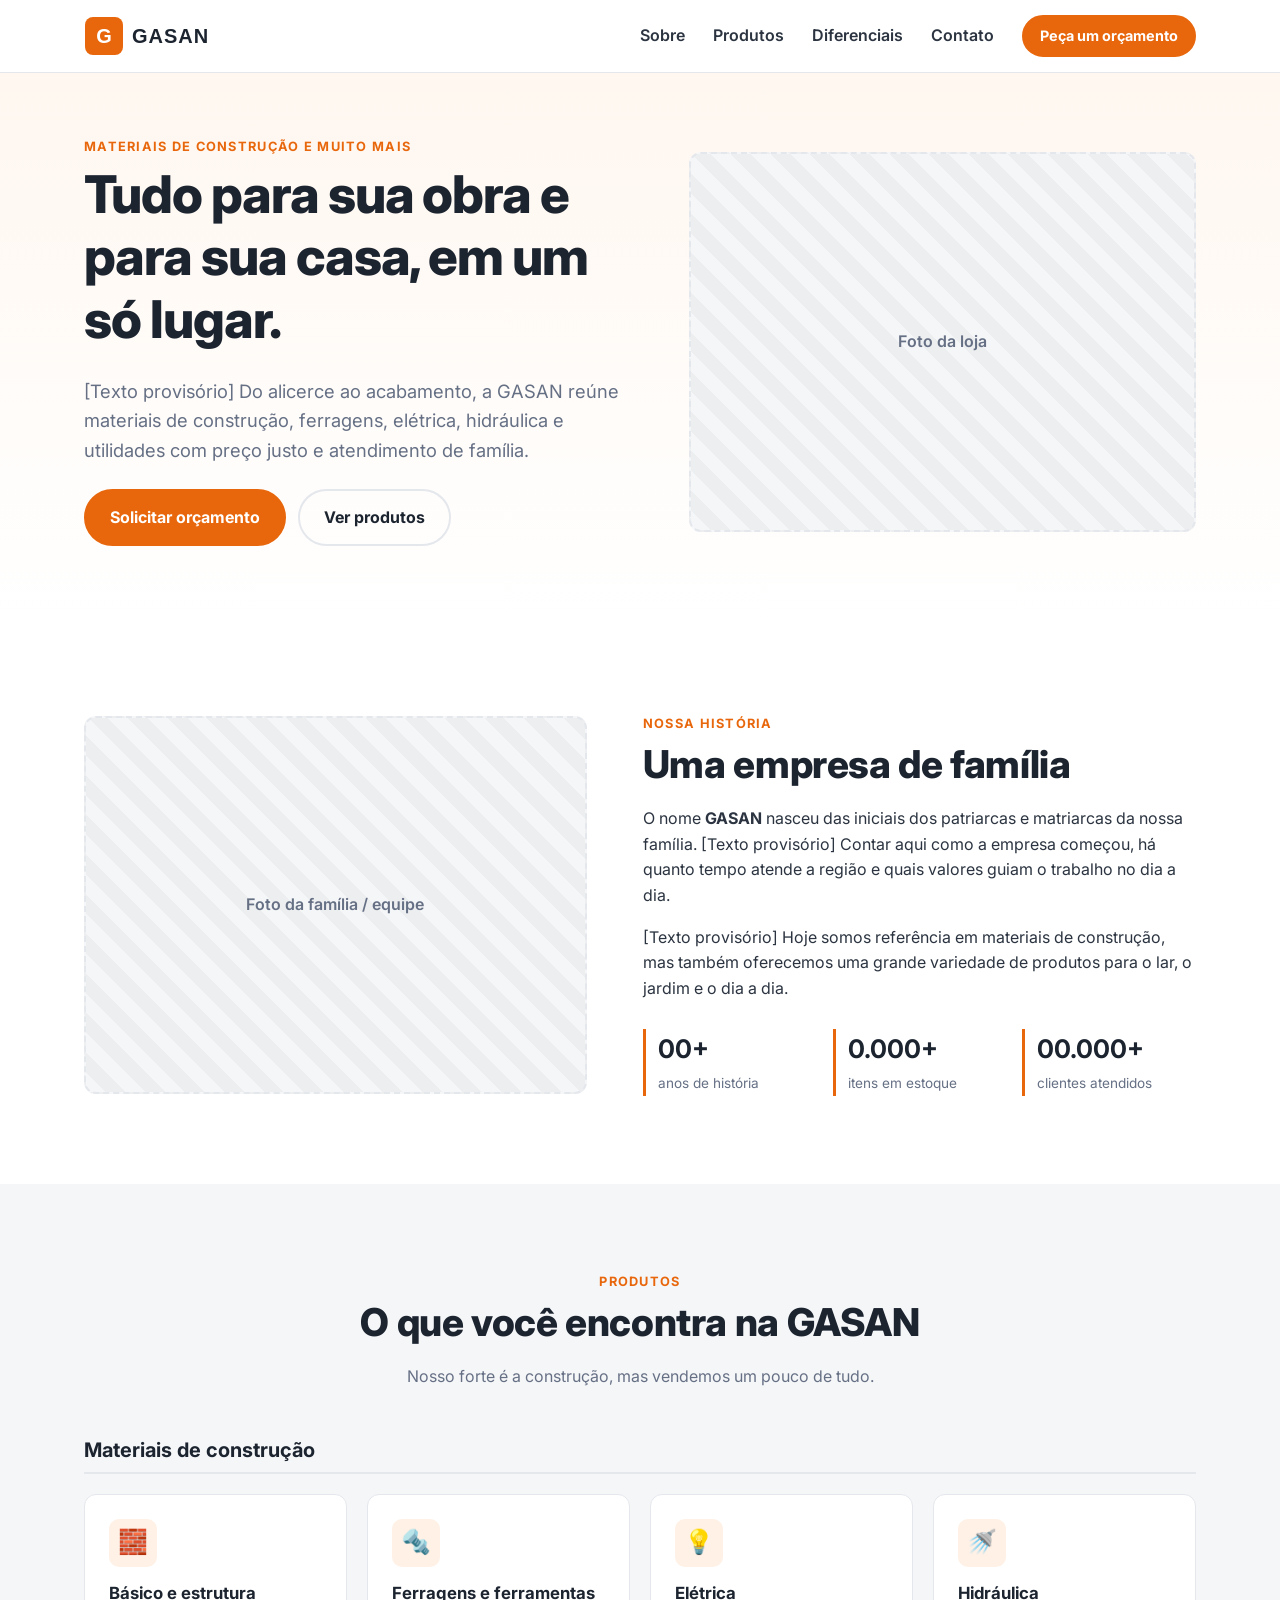
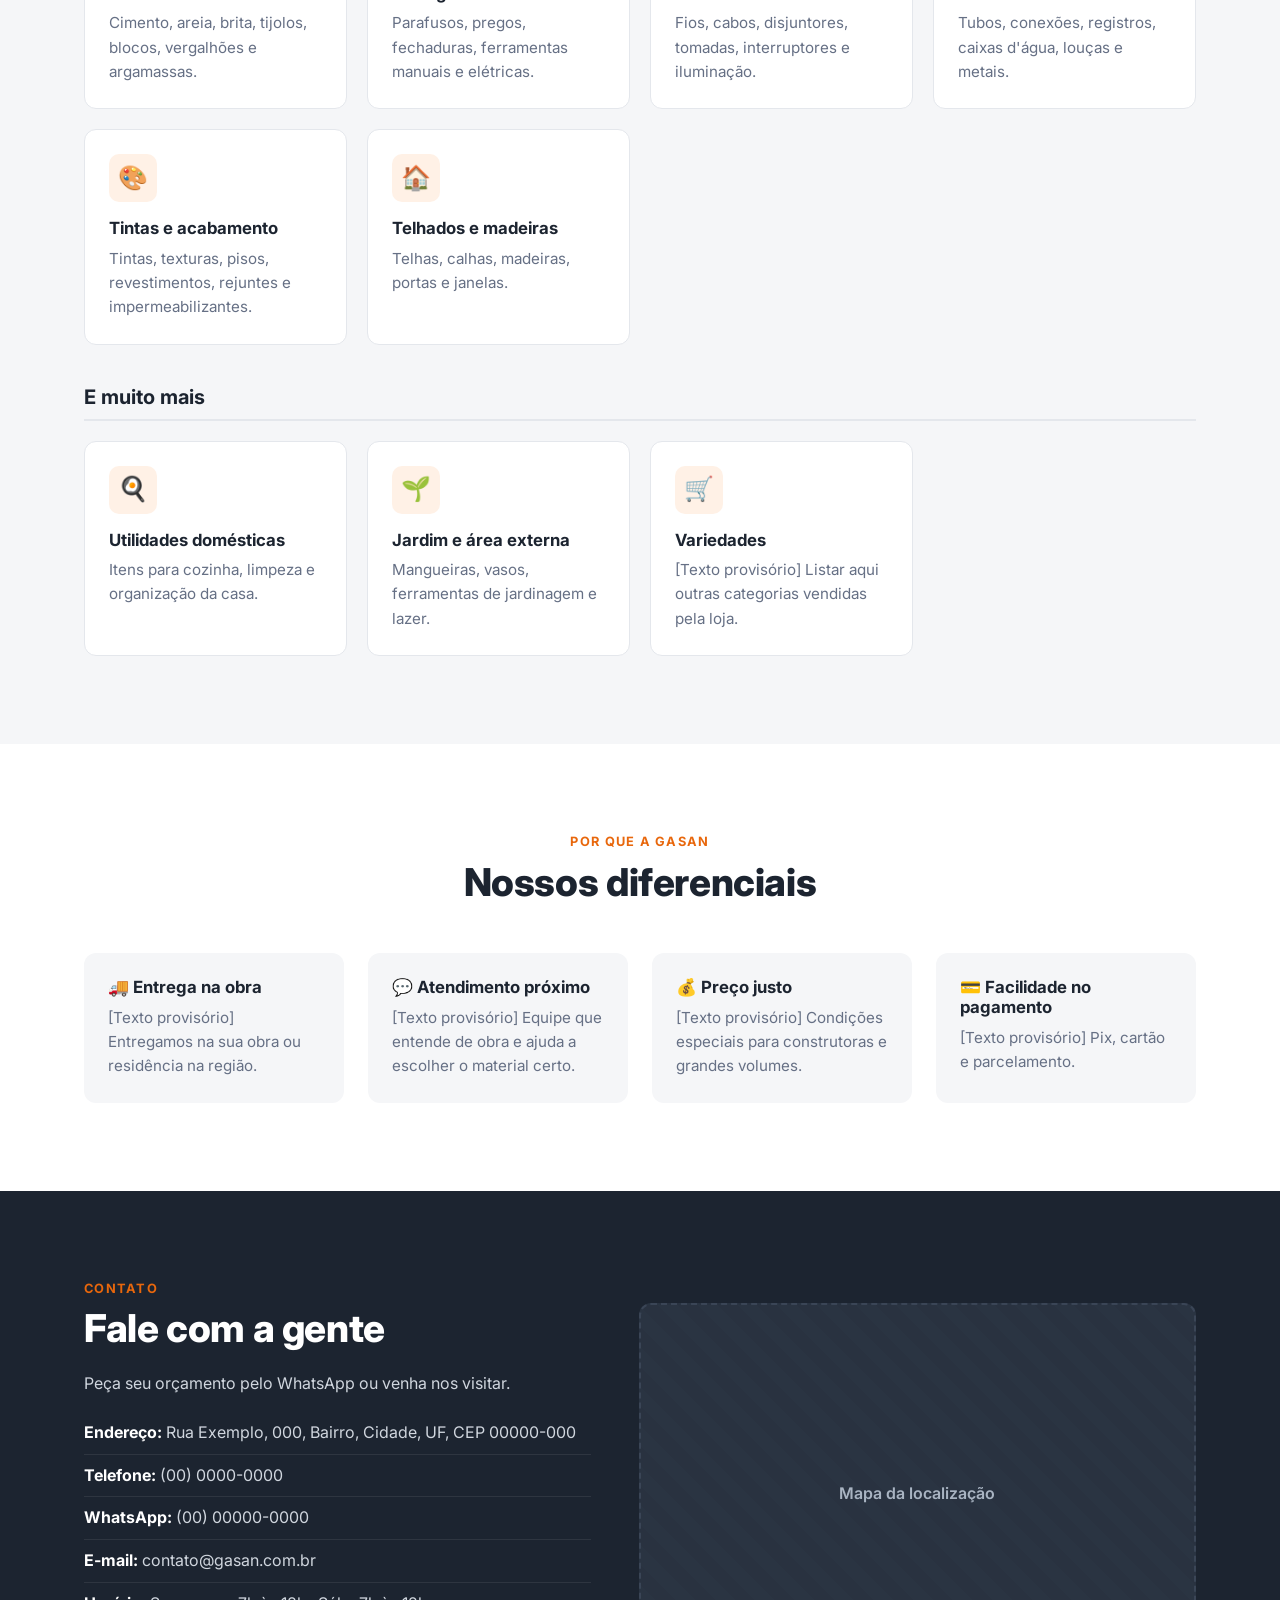
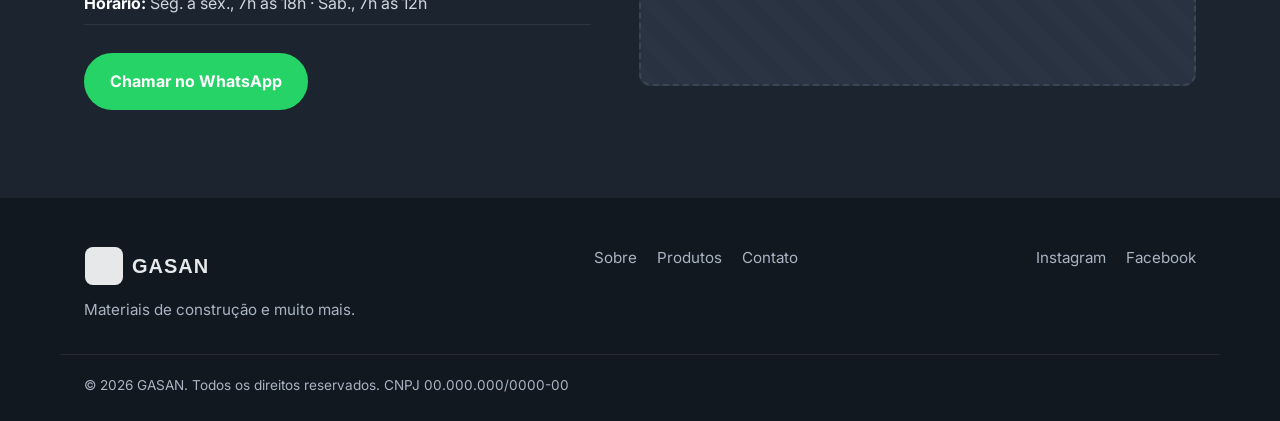
==== index.html @ f766d339 "Estrutura inicial da landing page GASAN Página única responsiva com topo, sobre, produtos, diferenci" ====
<!doctype html>
<html lang="pt-BR">
<head>
  <meta charset="utf-8">
  <meta name="viewport" content="width=device-width, initial-scale=1">
  <title>GASAN | Materiais de Construção e Muito Mais</title>
  <meta name="description" content="GASAN: revenda de materiais de construção, ferragens, elétrica, hidráulica e utilidades em geral. Tudo para sua obra e para sua casa em um só lugar.">
  <link rel="preconnect" href="https://fonts.googleapis.com">
  <link rel="preconnect" href="https://fonts.gstatic.com" crossorigin>
  <link href="https://fonts.googleapis.com/css2?family=Inter:wght@400;500;600;700;800&display=swap" rel="stylesheet">
  <link rel="stylesheet" href="css/styles.css">
</head>
<body>

  <!-- ===== Cabeçalho / Navegação ===== -->
  <header class="header" id="topo">
    <div class="container header__inner">
      <a href="#topo" class="logo" aria-label="GASAN, página inicial">
        <!-- TODO: substituir pelo logo oficial gerado (assets/logo.svg ou .png) -->
        <img src="assets/logo-placeholder.svg" alt="GASAN" class="logo__img" width="140" height="40">
      </a>

      <button class="nav-toggle" aria-label="Abrir menu" aria-expanded="false" aria-controls="menu">
        <span></span><span></span><span></span>
      </button>

      <nav class="nav" id="menu">
        <a href="#sobre">Sobre</a>
        <a href="#produtos">Produtos</a>
        <a href="#diferenciais">Diferenciais</a>
        <a href="#contato">Contato</a>
        <a href="#contato" class="btn btn--small">Peça um orçamento</a>
      </nav>
    </div>
  </header>

  <main>
    <!-- ===== Hero ===== -->
    <section class="hero">
      <div class="container hero__inner">
        <div class="hero__text">
          <p class="eyebrow">Materiais de construção e muito mais</p>
          <h1>Tudo para sua obra e para sua casa, em um só lugar.</h1>
          <p class="lead">
            [Texto provisório] Do alicerce ao acabamento, a GASAN reúne materiais de construção,
            ferragens, elétrica, hidráulica e utilidades com preço justo e atendimento de família.
          </p>
          <div class="hero__actions">
            <a href="#contato" class="btn">Solicitar orçamento</a>
            <a href="#produtos" class="btn btn--ghost">Ver produtos</a>
          </div>
        </div>
        <div class="hero__media" aria-hidden="true">
          <!-- TODO: trocar por foto da loja / fachada -->
          <div class="placeholder-img">Foto da loja</div>
        </div>
      </div>
    </section>

    <!-- ===== Sobre ===== -->
    <section class="section" id="sobre">
      <div class="container about">
        <div class="about__media" aria-hidden="true">
          <div class="placeholder-img">Foto da família / equipe</div>
        </div>
        <div class="about__text">
          <p class="eyebrow">Nossa história</p>
          <h2>Uma empresa de família</h2>
          <p>
            O nome <strong>GASAN</strong> nasceu das iniciais dos patriarcas e matriarcas da nossa família.
            [Texto provisório] Contar aqui como a empresa começou, há quanto tempo atende a região
            e quais valores guiam o trabalho no dia a dia.
          </p>
          <p>
            [Texto provisório] Hoje somos referência em materiais de construção, mas também oferecemos
            uma grande variedade de produtos para o lar, o jardim e o dia a dia.
          </p>
          <ul class="stats">
            <li><strong>00+</strong><span>anos de história</span></li>
            <li><strong>0.000+</strong><span>itens em estoque</span></li>
            <li><strong>00.000+</strong><span>clientes atendidos</span></li>
          </ul>
        </div>
      </div>
    </section>

    <!-- ===== Produtos ===== -->
    <section class="section section--alt" id="produtos">
      <div class="container">
        <div class="section__head">
          <p class="eyebrow">Produtos</p>
          <h2>O que você encontra na GASAN</h2>
          <p>Nosso forte é a construção, mas vendemos um pouco de tudo.</p>
        </div>

        <h3 class="group-title">Materiais de construção</h3>
        <div class="cards">
          <article class="card">
            <div class="card__icon" aria-hidden="true">🧱</div>
            <h4>Básico e estrutura</h4>
            <p>Cimento, areia, brita, tijolos, blocos, vergalhões e argamassas.</p>
          </article>
          <article class="card">
            <div class="card__icon" aria-hidden="true">🔩</div>
            <h4>Ferragens e ferramentas</h4>
            <p>Parafusos, pregos, fechaduras, ferramentas manuais e elétricas.</p>
          </article>
          <article class="card">
            <div class="card__icon" aria-hidden="true">💡</div>
            <h4>Elétrica</h4>
            <p>Fios, cabos, disjuntores, tomadas, interruptores e iluminação.</p>
          </article>
          <article class="card">
            <div class="card__icon" aria-hidden="true">🚿</div>
            <h4>Hidráulica</h4>
            <p>Tubos, conexões, registros, caixas d'água, louças e metais.</p>
          </article>
          <article class="card">
            <div class="card__icon" aria-hidden="true">🎨</div>
            <h4>Tintas e acabamento</h4>
            <p>Tintas, texturas, pisos, revestimentos, rejuntes e impermeabilizantes.</p>
          </article>
          <article class="card">
            <div class="card__icon" aria-hidden="true">🏠</div>
            <h4>Telhados e madeiras</h4>
            <p>Telhas, calhas, madeiras, portas e janelas.</p>
          </article>
        </div>

        <h3 class="group-title">E muito mais</h3>
        <div class="cards cards--compact">
          <article class="card">
            <div class="card__icon" aria-hidden="true">🍳</div>
            <h4>Utilidades domésticas</h4>
            <p>Itens para cozinha, limpeza e organização da casa.</p>
          </article>
          <article class="card">
            <div class="card__icon" aria-hidden="true">🌱</div>
            <h4>Jardim e área externa</h4>
            <p>Mangueiras, vasos, ferramentas de jardinagem e lazer.</p>
          </article>
          <article class="card">
            <div class="card__icon" aria-hidden="true">🛒</div>
            <h4>Variedades</h4>
            <p>[Texto provisório] Listar aqui outras categorias vendidas pela loja.</p>
          </article>
        </div>
      </div>
    </section>

    <!-- ===== Diferenciais ===== -->
    <section class="section" id="diferenciais">
      <div class="container">
        <div class="section__head">
          <p class="eyebrow">Por que a GASAN</p>
          <h2>Nossos diferenciais</h2>
        </div>
        <div class="features">
          <div class="feature">
            <h4>🚚 Entrega na obra</h4>
            <p>[Texto provisório] Entregamos na sua obra ou residência na região.</p>
          </div>
          <div class="feature">
            <h4>💬 Atendimento próximo</h4>
            <p>[Texto provisório] Equipe que entende de obra e ajuda a escolher o material certo.</p>
          </div>
          <div class="feature">
            <h4>💰 Preço justo</h4>
            <p>[Texto provisório] Condições especiais para construtoras e grandes volumes.</p>
          </div>
          <div class="feature">
            <h4>💳 Facilidade no pagamento</h4>
            <p>[Texto provisório] Pix, cartão e parcelamento.</p>
          </div>
        </div>
      </div>
    </section>

    <!-- ===== Contato e localização ===== -->
    <section class="section section--dark" id="contato">
      <div class="container contact">
        <div class="contact__info">
          <p class="eyebrow">Contato</p>
          <h2>Fale com a gente</h2>
          <p>Peça seu orçamento pelo WhatsApp ou venha nos visitar.</p>
          <ul class="contact__list">
            <li><strong>Endereço:</strong> Rua Exemplo, 000, Bairro, Cidade, UF, CEP 00000-000</li>
            <li><strong>Telefone:</strong> (00) 0000-0000</li>
            <li><strong>WhatsApp:</strong> (00) 00000-0000</li>
            <li><strong>E-mail:</strong> contato@gasan.com.br</li>
            <li><strong>Horário:</strong> Seg. a sex., 7h às 18h · Sáb., 7h às 12h</li>
          </ul>
          <!-- TODO: trocar 5500000000000 pelo número real (DDI + DDD + número) -->
          <a class="btn btn--whatsapp" href="https://wa.me/5500000000000?text=Ol%C3%A1%2C%20gostaria%20de%20um%20or%C3%A7amento." target="_blank" rel="noopener">
            Chamar no WhatsApp
          </a>
        </div>
        <div class="contact__map">
          <!-- TODO: colar aqui o iframe do Google Maps com o endereço real -->
          <div class="placeholder-img placeholder-img--map">Mapa da localização</div>
        </div>
      </div>
    </section>
  </main>

  <!-- ===== Rodapé ===== -->
  <footer class="footer">
    <div class="container footer__inner">
      <div>
        <img src="assets/logo-placeholder.svg" alt="GASAN" class="logo__img logo__img--footer" width="140" height="40">
        <p class="footer__tagline">Materiais de construção e muito mais.</p>
      </div>
      <nav class="footer__nav" aria-label="Rodapé">
        <a href="#sobre">Sobre</a>
        <a href="#produtos">Produtos</a>
        <a href="#contato">Contato</a>
      </nav>
      <div class="footer__social">
        <!-- TODO: links reais das redes sociais -->
        <a href="#" aria-label="Instagram">Instagram</a>
        <a href="#" aria-label="Facebook">Facebook</a>
      </div>
    </div>
    <div class="container footer__bottom">
      <p>© <span id="ano"></span> GASAN. Todos os direitos reservados. CNPJ 00.000.000/0000-00</p>
    </div>
  </footer>

  <script src="js/main.js"></script>
</body>
</html>
---- css/styles.css ----
/* =========================================================
   GASAN · Landing page
   Cores provisórias: ajustar quando o logo oficial estiver pronto.
   ========================================================= */

:root {
  --color-primary: #e8670c;      /* laranja obra (provisório) */
  --color-primary-dark: #c4540a;
  --color-dark: #1c2430;         /* grafite */
  --color-text: #2b3440;
  --color-muted: #667085;
  --color-bg: #ffffff;
  --color-bg-alt: #f5f6f8;
  --color-border: #e4e7ec;
  --color-whatsapp: #25d366;

  --radius: 12px;
  --shadow: 0 6px 24px rgba(16, 24, 40, 0.08);
  --container: 1160px;
  --header-h: 72px;
}

*,
*::before,
*::after { box-sizing: border-box; }

html { scroll-behavior: smooth; scroll-padding-top: var(--header-h); }

body {
  margin: 0;
  font-family: "Inter", system-ui, -apple-system, "Segoe UI", Roboto, sans-serif;
  color: var(--color-text);
  background: var(--color-bg);
  line-height: 1.6;
  -webkit-font-smoothing: antialiased;
}

img { max-width: 100%; display: block; }
a { color: inherit; text-decoration: none; }
h1, h2, h3, h4 { color: var(--color-dark); line-height: 1.2; margin: 0 0 .5em; }
h1 { font-size: clamp(2rem, 5vw, 3.25rem); font-weight: 800; letter-spacing: -0.02em; }
h2 { font-size: clamp(1.6rem, 3.5vw, 2.4rem); font-weight: 800; letter-spacing: -0.01em; }
h3 { font-size: 1.25rem; }
h4 { font-size: 1.05rem; }
p { margin: 0 0 1em; }

.container {
  width: 100%;
  max-width: var(--container);
  margin: 0 auto;
  padding: 0 16px;
}
@media (min-width: 768px) { .container { padding: 0 24px; } }

.eyebrow {
  color: var(--color-primary);
  font-weight: 700;
  font-size: .8rem;
  text-transform: uppercase;
  letter-spacing: .1em;
  margin-bottom: .5em;
}
.lead { font-size: 1.15rem; color: var(--color-muted); max-width: 36em; }

/* ---------- Botões ---------- */
.btn {
  display: inline-flex;
  align-items: center;
  justify-content: center;
  gap: .5em;
  padding: .85em 1.5em;
  border-radius: 999px;
  background: var(--color-primary);
  color: #fff;
  font-weight: 700;
  border: 2px solid var(--color-primary);
  transition: background .2s, border-color .2s, transform .2s;
}
.btn:hover { background: var(--color-primary-dark); border-color: var(--color-primary-dark); transform: translateY(-1px); }
.btn--ghost { background: transparent; color: var(--color-dark); border-color: var(--color-border); }
.btn--ghost:hover { background: var(--color-bg-alt); border-color: var(--color-dark); }
.btn--small { padding: .55em 1.1em; font-size: .9rem; }
.btn--whatsapp { background: var(--color-whatsapp); border-color: var(--color-whatsapp); }
.btn--whatsapp:hover { background: #1eb457; border-color: #1eb457; }

/* ---------- Cabeçalho ---------- */
.header {
  position: sticky;
  top: 0;
  z-index: 50;
  background: rgba(255, 255, 255, .92);
  backdrop-filter: blur(8px);
  border-bottom: 1px solid var(--color-border);
}
.header__inner {
  height: var(--header-h);
  display: flex;
  align-items: center;
  justify-content: space-between;
}
.logo__img { height: 40px; width: auto; }

.nav { display: flex; align-items: center; gap: 28px; font-weight: 600; }
.nav a:not(.btn):hover { color: var(--color-primary); }

.nav-toggle {
  display: none;
  background: none;
  border: 0;
  padding: 8px;
  cursor: pointer;
}
.nav-toggle span {
  display: block;
  width: 24px;
  height: 2px;
  margin: 5px 0;
  background: var(--color-dark);
  transition: transform .2s, opacity .2s;
}

@media (max-width: 860px) {
  .nav-toggle { display: block; }
  .nav {
    position: absolute;
    top: var(--header-h);
    left: 0;
    right: 0;
    flex-direction: column;
    align-items: stretch;
    gap: 0;
    padding: 8px 16px 20px;
    background: #fff;
    border-bottom: 1px solid var(--color-border);
    box-shadow: var(--shadow);
    display: none;
  }
  .nav.is-open { display: flex; }
  .nav a:not(.btn) { padding: 14px 0; border-bottom: 1px solid var(--color-border); }
  .nav .btn { margin-top: 16px; }
  .nav-toggle[aria-expanded="true"] span:nth-child(1) { transform: translateY(7px) rotate(45deg); }
  .nav-toggle[aria-expanded="true"] span:nth-child(2) { opacity: 0; }
  .nav-toggle[aria-expanded="true"] span:nth-child(3) { transform: translateY(-7px) rotate(-45deg); }
}

/* ---------- Placeholders de imagem ---------- */
.placeholder-img {
  display: grid;
  place-items: center;
  aspect-ratio: 4 / 3;
  border-radius: var(--radius);
  background:
    repeating-linear-gradient(45deg, transparent 0 14px, rgba(0,0,0,.03) 14px 28px),
    var(--color-bg-alt);
  border: 2px dashed var(--color-border);
  color: var(--color-muted);
  font-weight: 600;
  text-align: center;
  padding: 16px;
}
.placeholder-img--map { aspect-ratio: 16 / 11; background-color: #2a3442; border-color: #3a4556; color: #a9b4c2; }

/* ---------- Hero ---------- */
.hero {
  padding: 64px 0 80px;
  background: linear-gradient(180deg, #fff7f0 0%, #fff 100%);
}
.hero__inner {
  display: grid;
  grid-template-columns: 1.1fr 1fr;
  gap: 48px;
  align-items: center;
}
.hero__actions { display: flex; flex-wrap: wrap; gap: 12px; margin-top: 24px; }
@media (max-width: 860px) {
  .hero { padding: 40px 0 56px; }
  .hero__inner { grid-template-columns: 1fr; gap: 32px; }
}

/* ---------- Seções ---------- */
.section { padding: 88px 0; }
.section--alt { background: var(--color-bg-alt); }
.section--dark { background: var(--color-dark); color: #d0d6de; }
.section--dark h2 { color: #fff; }
.section__head { text-align: center; max-width: 640px; margin: 0 auto 48px; }
.section__head p:last-child { color: var(--color-muted); }
@media (max-width: 860px) { .section { padding: 64px 0; } }

/* ---------- Sobre ---------- */
.about {
  display: grid;
  grid-template-columns: 1fr 1.1fr;
  gap: 56px;
  align-items: center;
}
.stats {
  list-style: none;
  padding: 0;
  margin: 28px 0 0;
  display: grid;
  grid-template-columns: repeat(3, 1fr);
  gap: 16px;
}
.stats li { border-left: 3px solid var(--color-primary); padding-left: 12px; }
.stats strong { display: block; font-size: 1.6rem; color: var(--color-dark); }
.stats span { font-size: .85rem; color: var(--color-muted); }
@media (max-width: 860px) {
  .about { grid-template-columns: 1fr; gap: 32px; }
  .about__media { order: 2; }
}
@media (max-width: 480px) { .stats { grid-template-columns: 1fr; } }

/* ---------- Produtos ---------- */
.group-title {
  margin: 40px 0 20px;
  padding-bottom: 10px;
  border-bottom: 2px solid var(--color-border);
}
.group-title:first-of-type { margin-top: 0; }
.cards {
  display: grid;
  grid-template-columns: repeat(auto-fill, minmax(260px, 1fr));
  gap: 20px;
}
.card {
  background: #fff;
  border: 1px solid var(--color-border);
  border-radius: var(--radius);
  padding: 24px;
  transition: transform .2s, box-shadow .2s;
}
.card:hover { transform: translateY(-3px); box-shadow: var(--shadow); }
.card__icon {
  width: 48px;
  height: 48px;
  display: grid;
  place-items: center;
  font-size: 1.5rem;
  border-radius: 10px;
  background: #fff1e6;
  margin-bottom: 16px;
}
.card p { color: var(--color-muted); margin: 0; font-size: .95rem; }

/* ---------- Diferenciais ---------- */
.features {
  display: grid;
  grid-template-columns: repeat(auto-fit, minmax(220px, 1fr));
  gap: 24px;
}
.feature {
  padding: 24px;
  border-radius: var(--radius);
  background: var(--color-bg-alt);
}
.feature p { color: var(--color-muted); margin: 0; font-size: .95rem; }

/* ---------- Contato ---------- */
.contact {
  display: grid;
  grid-template-columns: 1fr 1.1fr;
  gap: 48px;
  align-items: center;
}
.contact__list { list-style: none; padding: 0; margin: 0 0 28px; }
.contact__list li { padding: 8px 0; border-bottom: 1px solid rgba(255,255,255,.08); }
.contact__list strong { color: #fff; }
.contact__map iframe { width: 100%; aspect-ratio: 16 / 11; border: 0; border-radius: var(--radius); }
@media (max-width: 860px) { .contact { grid-template-columns: 1fr; } }

/* ---------- Rodapé ---------- */
.footer { background: #121820; color: #a9b4c2; padding: 48px 0 24px; font-size: .95rem; }
.footer__inner {
  display: flex;
  flex-wrap: wrap;
  justify-content: space-between;
  gap: 32px;
  padding-bottom: 32px;
  border-bottom: 1px solid rgba(255,255,255,.08);
}
.logo__img--footer { filter: brightness(0) invert(1); opacity: .9; }
.footer__tagline { margin: 12px 0 0; }
.footer__nav, .footer__social { display: flex; gap: 20px; flex-wrap: wrap; }
.footer a:hover { color: #fff; }
.footer__bottom { padding-top: 20px; font-size: .85rem; }
.footer__bottom p { margin: 0; }
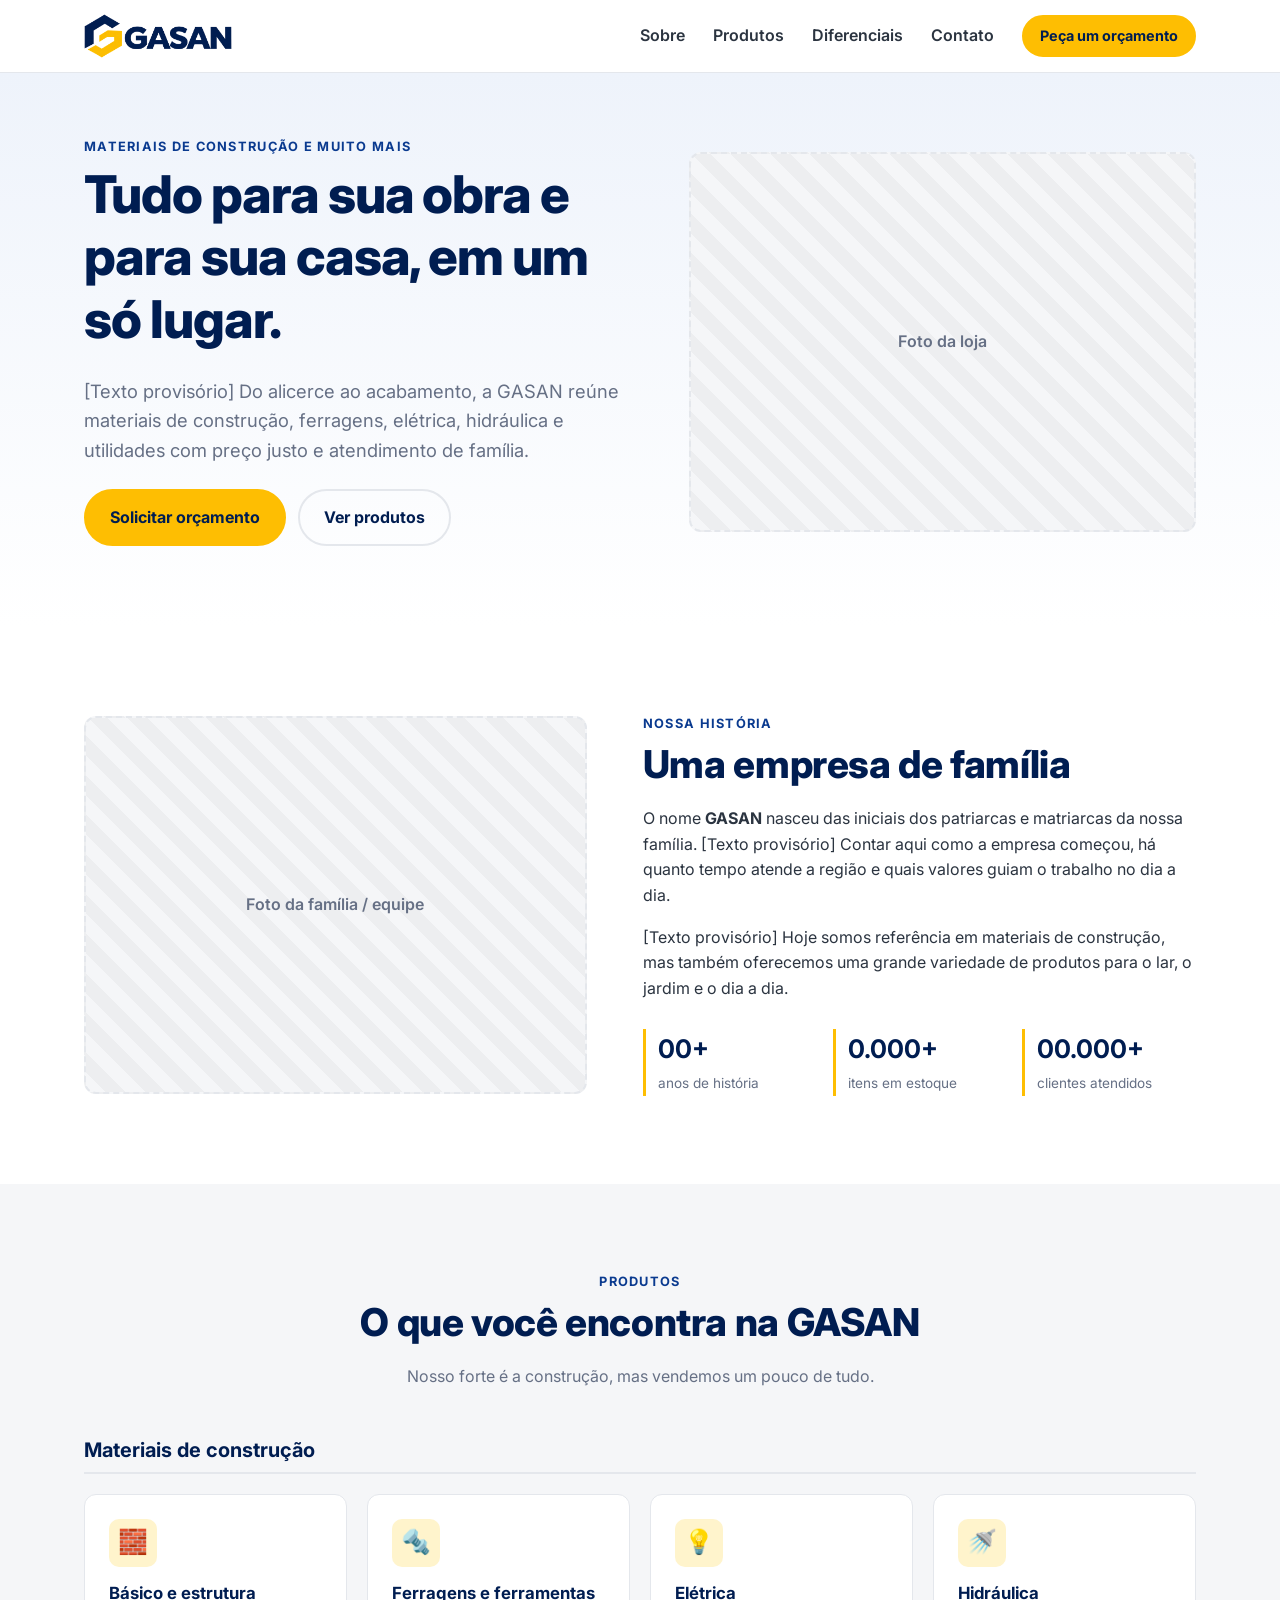
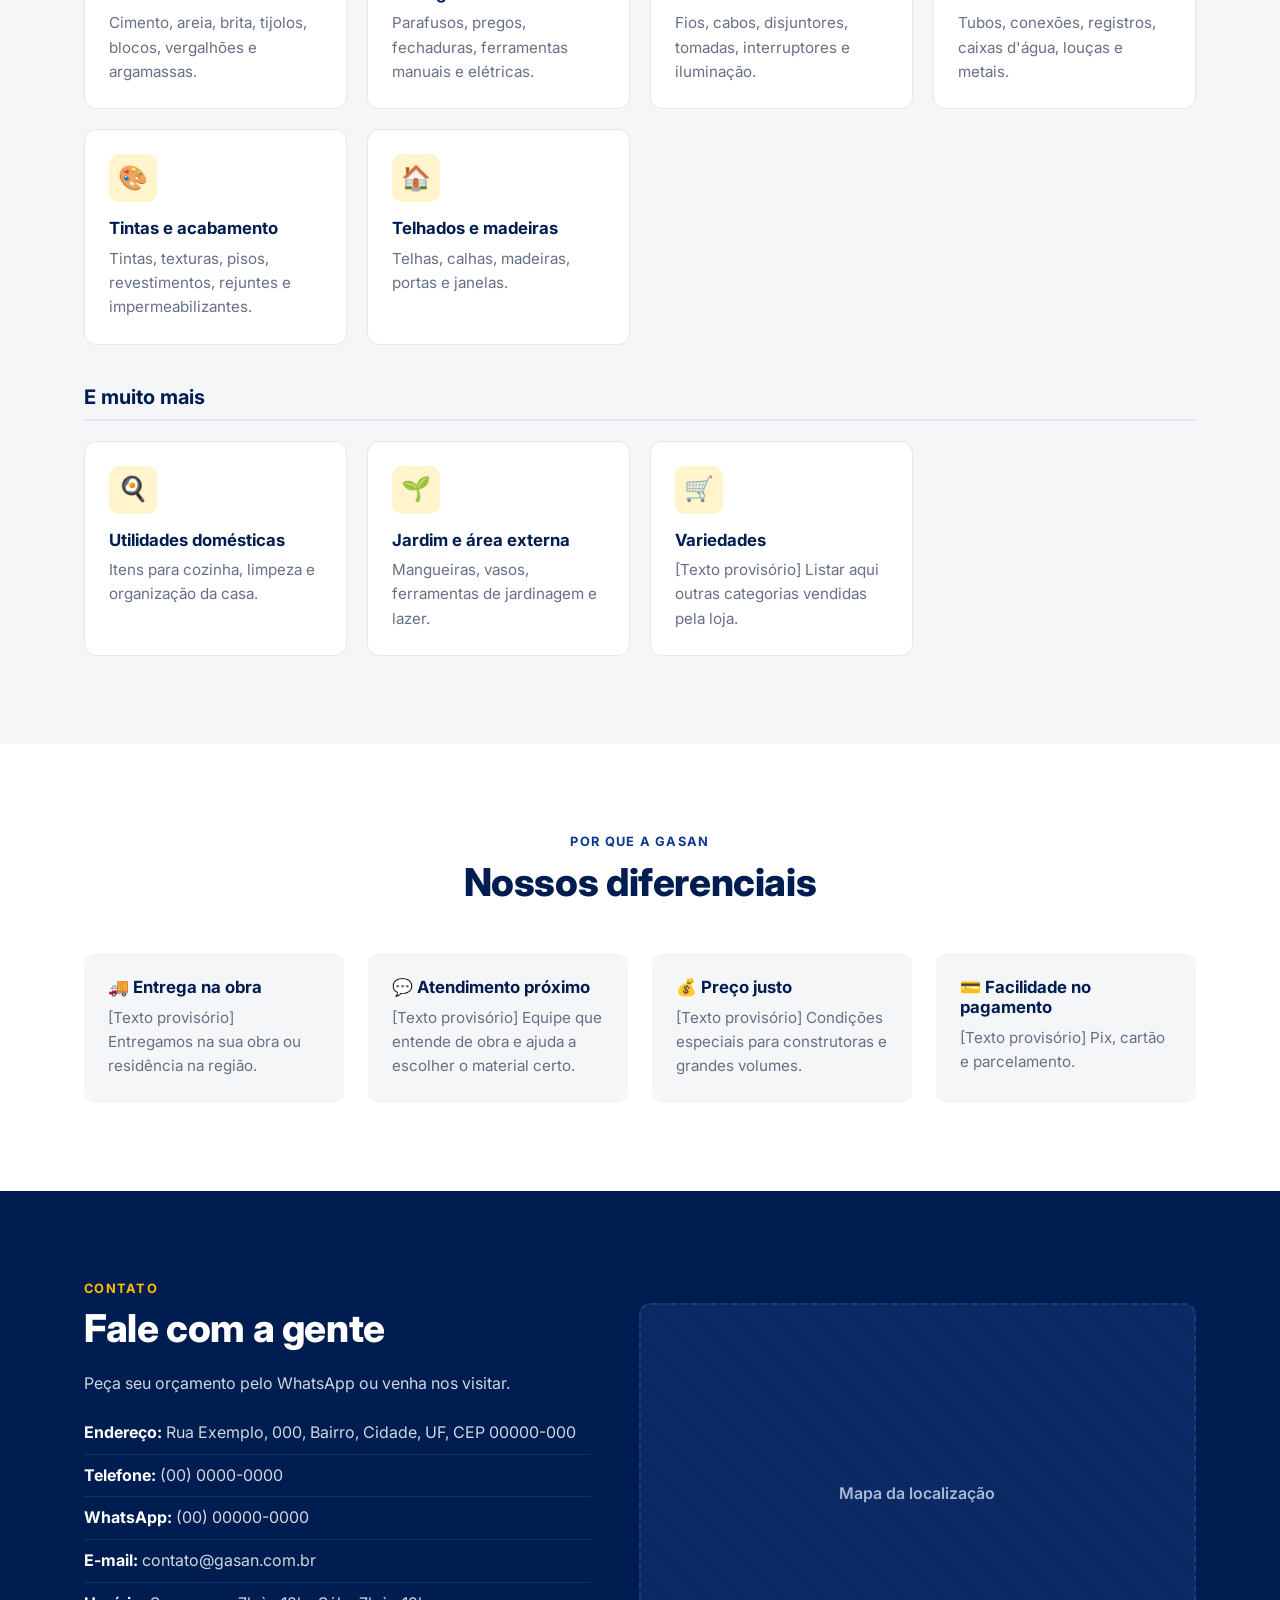
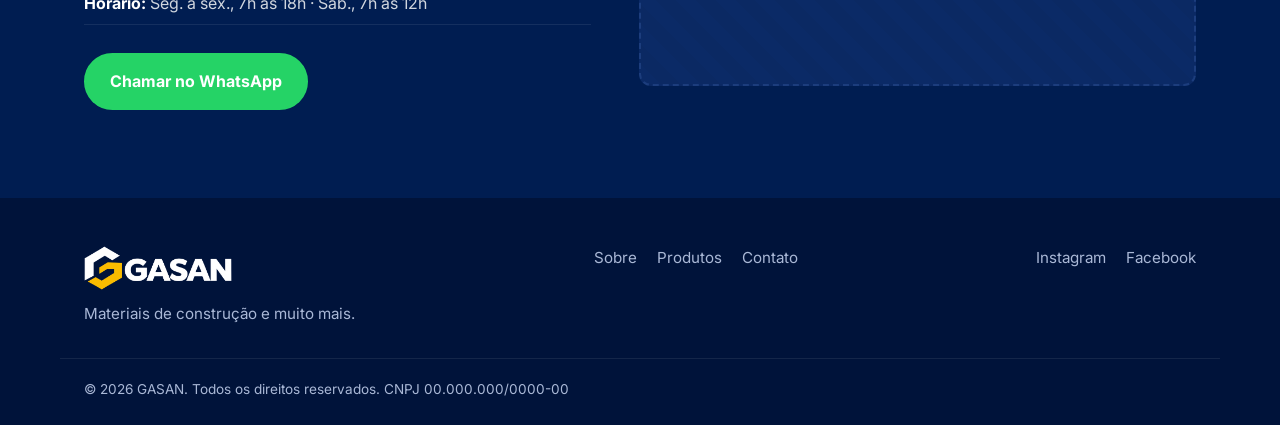
==== commit 183be918: "Logo oficial da GASAN e cores da marca Troca o logo provisório pelo oficial (fundo transparente), ad" ====
--- a/index.html
+++ b/index.html
@@ -8,6 +8,9 @@
   <link rel="preconnect" href="https://fonts.googleapis.com">
   <link rel="preconnect" href="https://fonts.gstatic.com" crossorigin>
   <link href="https://fonts.googleapis.com/css2?family=Inter:wght@400;500;600;700;800&display=swap" rel="stylesheet">
+  <link rel="icon" type="image/png" href="assets/favicon.png">
+  <link rel="apple-touch-icon" href="assets/apple-touch-icon.png">
+  <meta name="theme-color" content="#001d51">
   <link rel="stylesheet" href="css/styles.css">
 </head>
 <body>
@@ -16,8 +19,7 @@
   <header class="header" id="topo">
     <div class="container header__inner">
       <a href="#topo" class="logo" aria-label="GASAN, página inicial">
-        <!-- TODO: substituir pelo logo oficial gerado (assets/logo.svg ou .png) -->
-        <img src="assets/logo-placeholder.svg" alt="GASAN" class="logo__img" width="140" height="40">
+        <img src="assets/logo-gasan.png" alt="GASAN" class="logo__img" width="537" height="160">
       </a>
 
       <button class="nav-toggle" aria-label="Abrir menu" aria-expanded="false" aria-controls="menu">
@@ -207,7 +209,7 @@
   <footer class="footer">
     <div class="container footer__inner">
       <div>
-        <img src="assets/logo-placeholder.svg" alt="GASAN" class="logo__img logo__img--footer" width="140" height="40">
+        <img src="assets/logo-gasan-branco.png" alt="GASAN" class="logo__img" width="537" height="160" loading="lazy">
         <p class="footer__tagline">Materiais de construção e muito mais.</p>
       </div>
       <nav class="footer__nav" aria-label="Rodapé">
--- a/css/styles.css
+++ b/css/styles.css
@@ -1,12 +1,14 @@
 /* =========================================================
    GASAN · Landing page
-   Cores provisórias: ajustar quando o logo oficial estiver pronto.
+   Cores tiradas do logo oficial: azul-marinho #001d51 e amarelo #febe02.
    ========================================================= */
 
 :root {
-  --color-primary: #e8670c;      /* laranja obra (provisório) */
-  --color-primary-dark: #c4540a;
-  --color-dark: #1c2430;         /* grafite */
+  --color-primary: #febe02;      /* amarelo GASAN */
+  --color-primary-dark: #e5a900;
+  --color-accent: #0a3a8f;       /* azul de apoio (destaques sobre fundo claro) */
+  --color-dark: #001d51;         /* azul-marinho GASAN */
+  --color-darker: #00133a;
   --color-text: #2b3440;
   --color-muted: #667085;
   --color-bg: #ffffff;
@@ -53,7 +55,7 @@
 @media (min-width: 768px) { .container { padding: 0 24px; } }
 
 .eyebrow {
-  color: var(--color-primary);
+  color: var(--color-accent);
   font-weight: 700;
   font-size: .8rem;
   text-transform: uppercase;
@@ -71,7 +73,7 @@
   padding: .85em 1.5em;
   border-radius: 999px;
   background: var(--color-primary);
-  color: #fff;
+  color: var(--color-dark);
   font-weight: 700;
   border: 2px solid var(--color-primary);
   transition: background .2s, border-color .2s, transform .2s;
@@ -80,7 +82,7 @@
 .btn--ghost { background: transparent; color: var(--color-dark); border-color: var(--color-border); }
 .btn--ghost:hover { background: var(--color-bg-alt); border-color: var(--color-dark); }
 .btn--small { padding: .55em 1.1em; font-size: .9rem; }
-.btn--whatsapp { background: var(--color-whatsapp); border-color: var(--color-whatsapp); }
+.btn--whatsapp { background: var(--color-whatsapp); border-color: var(--color-whatsapp); color: #fff; }
 .btn--whatsapp:hover { background: #1eb457; border-color: #1eb457; }
 
 /* ---------- Cabeçalho ---------- */
@@ -98,10 +100,10 @@
   align-items: center;
   justify-content: space-between;
 }
-.logo__img { height: 40px; width: auto; }
+.logo__img { height: 44px; width: auto; }
 
 .nav { display: flex; align-items: center; gap: 28px; font-weight: 600; }
-.nav a:not(.btn):hover { color: var(--color-primary); }
+.nav a:not(.btn):hover { color: var(--color-accent); }
 
 .nav-toggle {
   display: none;
@@ -158,12 +160,12 @@
   text-align: center;
   padding: 16px;
 }
-.placeholder-img--map { aspect-ratio: 16 / 11; background-color: #2a3442; border-color: #3a4556; color: #a9b4c2; }
+.placeholder-img--map { aspect-ratio: 16 / 11; background-color: #0b2a66; border-color: #1c3d7d; color: #a9b8d6; }
 
 /* ---------- Hero ---------- */
 .hero {
   padding: 64px 0 80px;
-  background: linear-gradient(180deg, #fff7f0 0%, #fff 100%);
+  background: linear-gradient(180deg, #eef3fb 0%, #fff 100%);
 }
 .hero__inner {
   display: grid;
@@ -182,6 +184,7 @@
 .section--alt { background: var(--color-bg-alt); }
 .section--dark { background: var(--color-dark); color: #d0d6de; }
 .section--dark h2 { color: #fff; }
+.section--dark .eyebrow { color: var(--color-primary); }
 .section__head { text-align: center; max-width: 640px; margin: 0 auto 48px; }
 .section__head p:last-child { color: var(--color-muted); }
 @media (max-width: 860px) { .section { padding: 64px 0; } }
@@ -237,7 +240,7 @@
   place-items: center;
   font-size: 1.5rem;
   border-radius: 10px;
-  background: #fff1e6;
+  background: #fff4cc;
   margin-bottom: 16px;
 }
 .card p { color: var(--color-muted); margin: 0; font-size: .95rem; }
@@ -269,7 +272,7 @@
 @media (max-width: 860px) { .contact { grid-template-columns: 1fr; } }
 
 /* ---------- Rodapé ---------- */
-.footer { background: #121820; color: #a9b4c2; padding: 48px 0 24px; font-size: .95rem; }
+.footer { background: var(--color-darker); color: #a9b8d6; padding: 48px 0 24px; font-size: .95rem; }
 .footer__inner {
   display: flex;
   flex-wrap: wrap;
@@ -278,7 +281,6 @@
   padding-bottom: 32px;
   border-bottom: 1px solid rgba(255,255,255,.08);
 }
-.logo__img--footer { filter: brightness(0) invert(1); opacity: .9; }
 .footer__tagline { margin: 12px 0 0; }
 .footer__nav, .footer__social { display: flex; gap: 20px; flex-wrap: wrap; }
 .footer a:hover { color: #fff; }
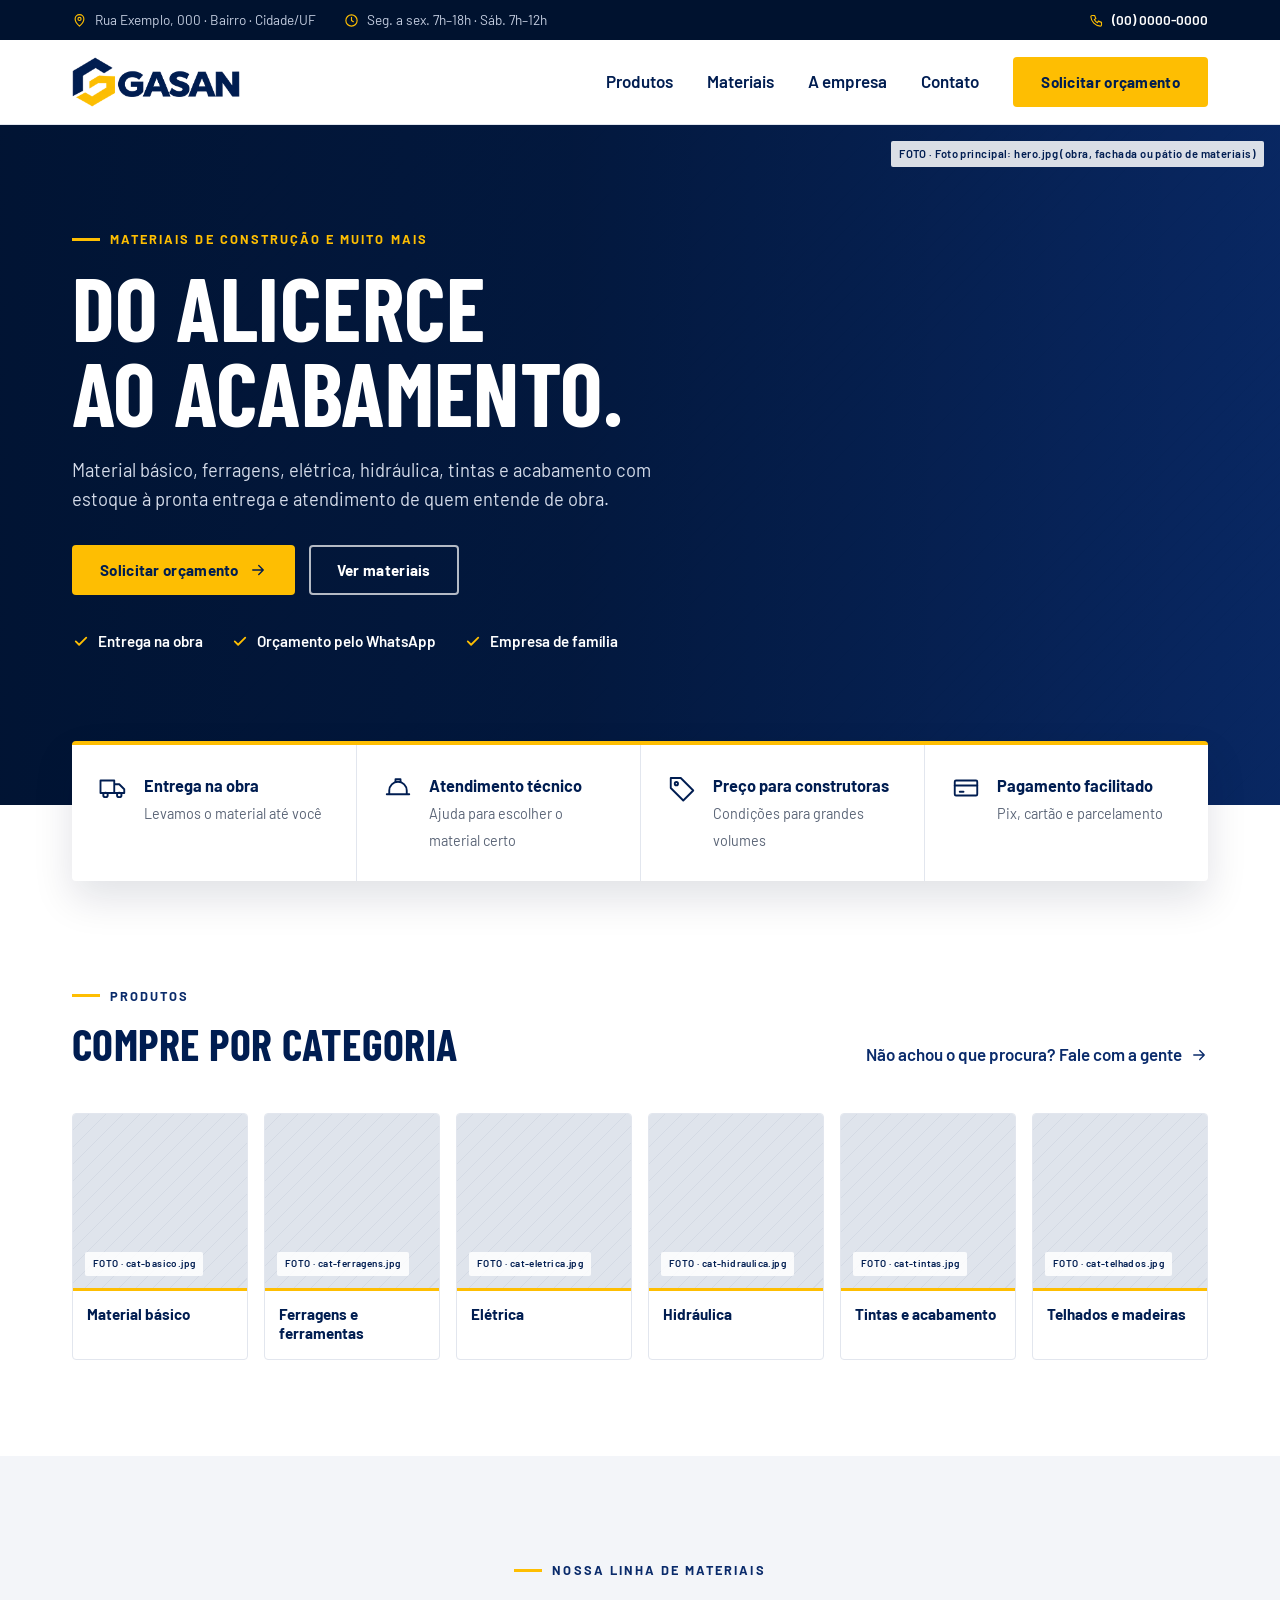
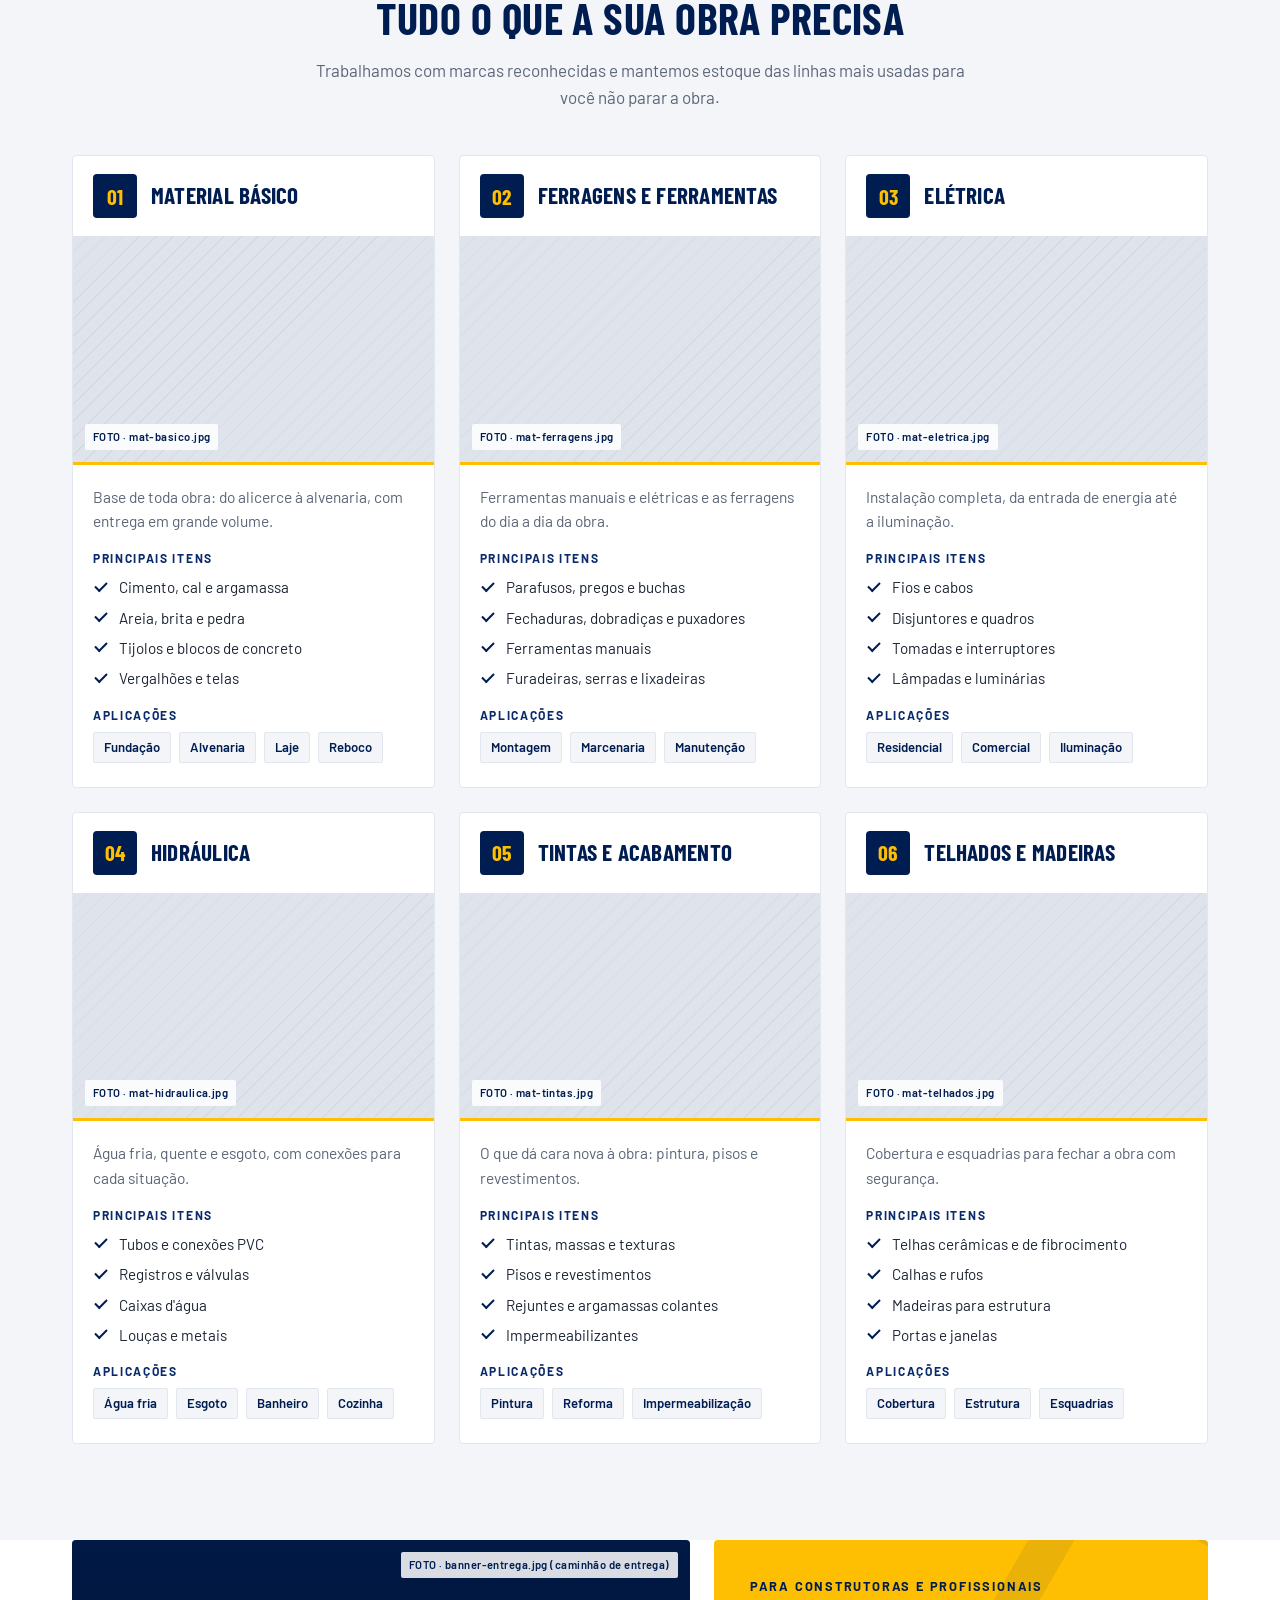
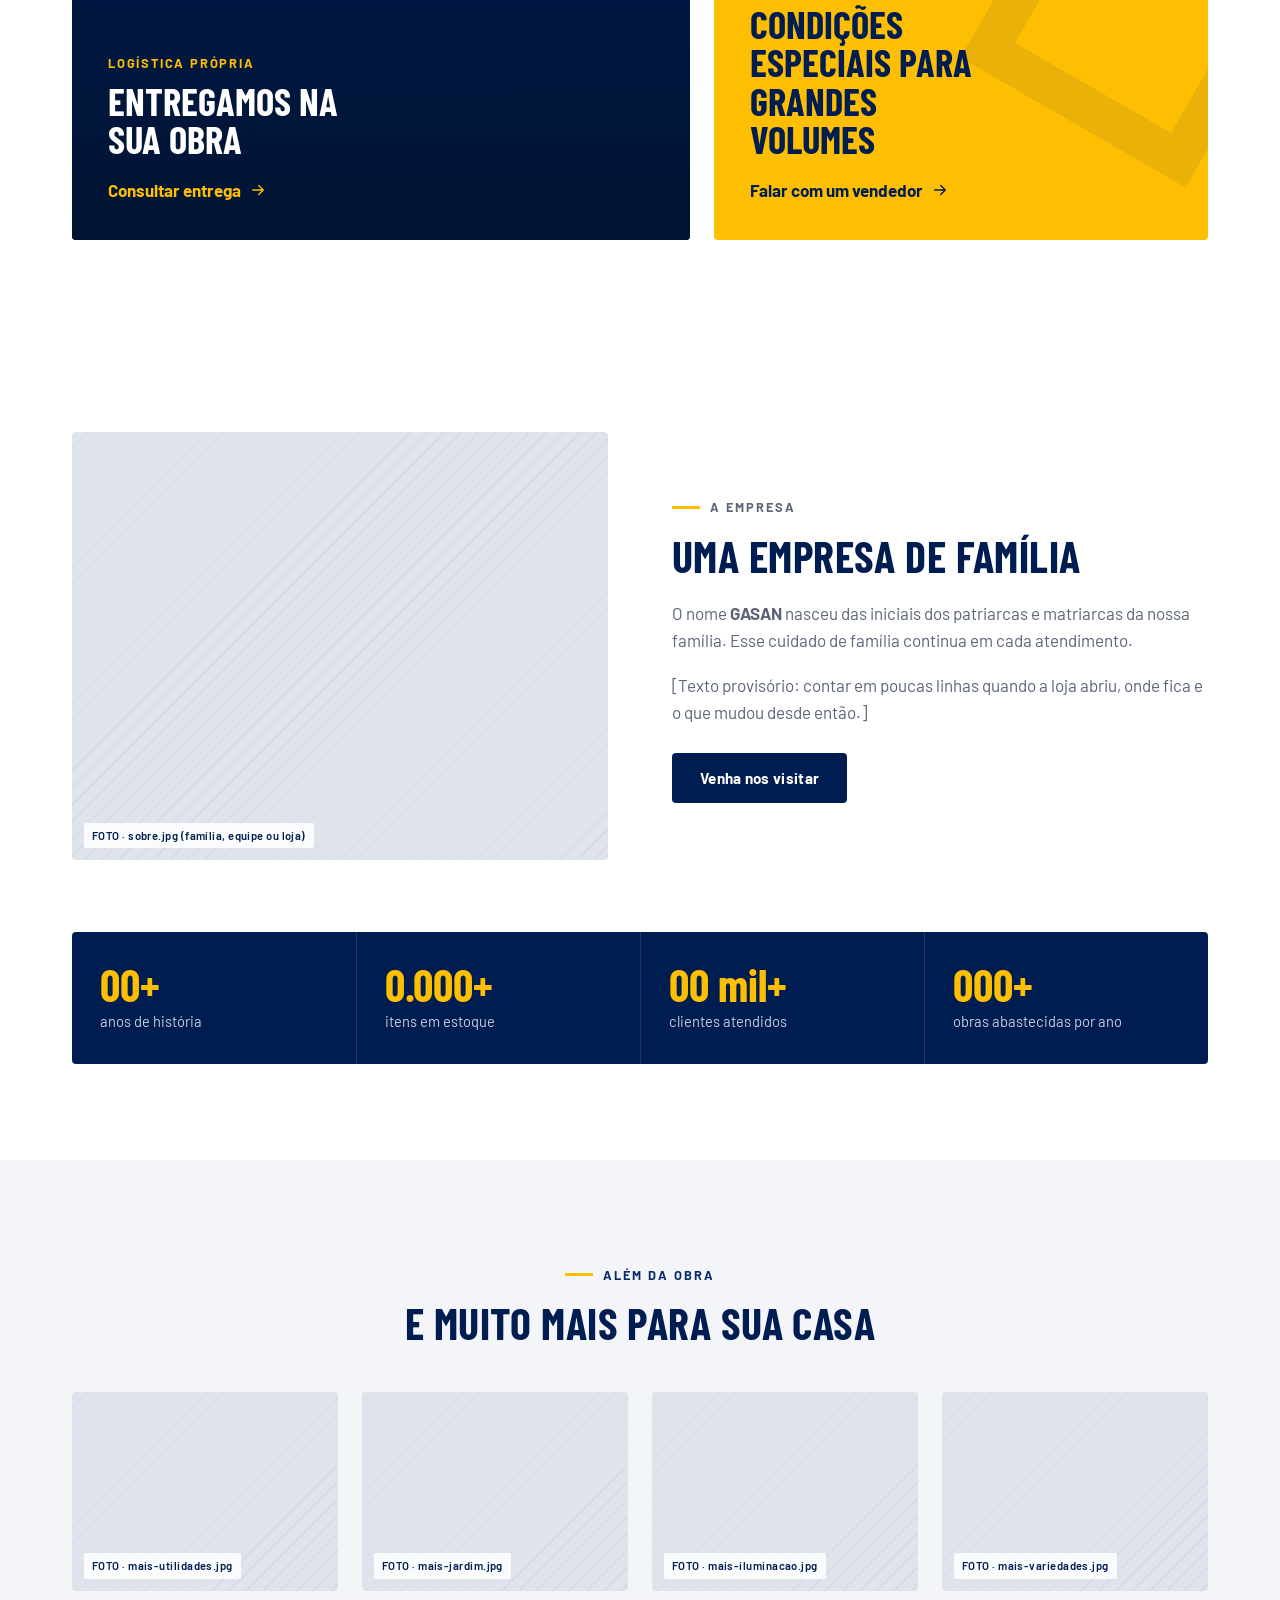
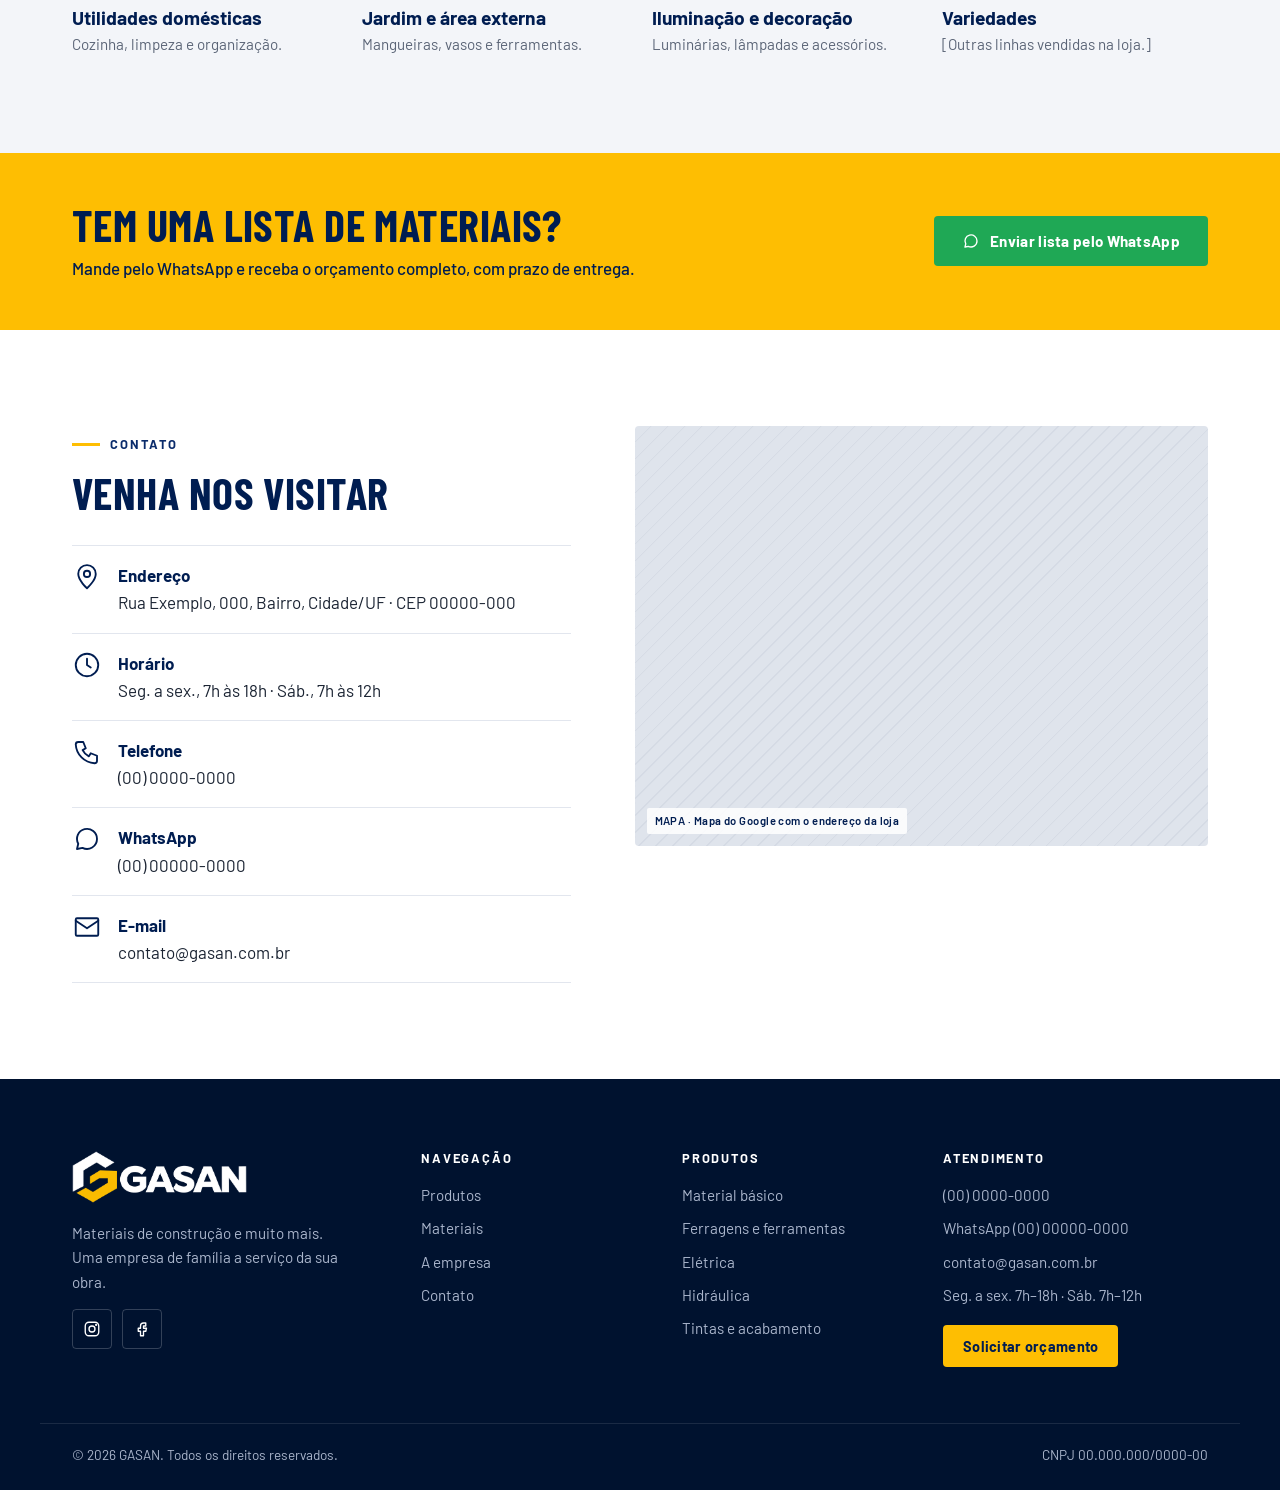
==== commit 9839e77e: "Redesenho profissional: foto grande no topo e vitrine de materiais Barra superior com contato, hero " ====
--- a/index.html
+++ b/index.html
@@ -3,228 +3,365 @@
 <head>
   <meta charset="utf-8">
   <meta name="viewport" content="width=device-width, initial-scale=1">
-  <title>GASAN | Materiais de Construção e Muito Mais</title>
-  <meta name="description" content="GASAN: revenda de materiais de construção, ferragens, elétrica, hidráulica e utilidades em geral. Tudo para sua obra e para sua casa em um só lugar.">
-  <link rel="preconnect" href="https://fonts.googleapis.com">
-  <link rel="preconnect" href="https://fonts.gstatic.com" crossorigin>
-  <link href="https://fonts.googleapis.com/css2?family=Inter:wght@400;500;600;700;800&display=swap" rel="stylesheet">
+  <title>GASAN | Materiais de Construção</title>
+  <meta name="description" content="GASAN: materiais de construção, ferragens, elétrica, hidráulica, tintas e utilidades. Orçamento rápido pelo WhatsApp e entrega na obra.">
   <link rel="icon" type="image/png" href="assets/favicon.png">
   <link rel="apple-touch-icon" href="assets/apple-touch-icon.png">
   <meta name="theme-color" content="#001d51">
+  <link rel="preconnect" href="https://fonts.googleapis.com">
+  <link rel="preconnect" href="https://fonts.gstatic.com" crossorigin>
+  <link href="https://fonts.googleapis.com/css2?family=Barlow+Condensed:wght@600;700&family=Barlow:wght@400;500;600;700&display=swap" rel="stylesheet">
   <link rel="stylesheet" href="css/styles.css">
 </head>
 <body>
 
-  <!-- ===== Cabeçalho / Navegação ===== -->
+  <!-- Ícones (SVG reutilizáveis) -->
+  <svg width="0" height="0" style="position:absolute" aria-hidden="true">
+    <symbol id="i-pin" viewBox="0 0 24 24"><path d="M12 21s-7-6.2-7-11.5A7 7 0 0 1 19 9.5C19 14.8 12 21 12 21z"/><circle cx="12" cy="9.5" r="2.5"/></symbol>
+    <symbol id="i-clock" viewBox="0 0 24 24"><circle cx="12" cy="12" r="9"/><path d="M12 7v5l3 2"/></symbol>
+    <symbol id="i-phone" viewBox="0 0 24 24"><path d="M5 4h4l2 5-2.5 1.5a11 11 0 0 0 5 5L15 13l5 2v4a2 2 0 0 1-2 2A16 16 0 0 1 3 6a2 2 0 0 1 2-2z"/></symbol>
+    <symbol id="i-chat" viewBox="0 0 24 24"><path d="M20 12a8 8 0 0 1-11.6 7.1L4 20l1-4.2A8 8 0 1 1 20 12z"/></symbol>
+    <symbol id="i-mail" viewBox="0 0 24 24"><rect x="3" y="5" width="18" height="14" rx="1"/><path d="m3 7 9 6 9-6"/></symbol>
+    <symbol id="i-truck" viewBox="0 0 24 24"><path d="M2 6h11v10H2zM13 9h4l4 4v3h-8z"/><circle cx="6" cy="17.5" r="1.8"/><circle cx="17" cy="17.5" r="1.8"/></symbol>
+    <symbol id="i-helmet" viewBox="0 0 24 24"><path d="M3 17h18M5 17v-3a7 7 0 0 1 14 0v3M10 7.5V5h4v2.5"/></symbol>
+    <symbol id="i-tag" viewBox="0 0 24 24"><path d="M3 12V4h8l10 10-8 8z"/><circle cx="7.5" cy="8.5" r="1.3"/></symbol>
+    <symbol id="i-card" viewBox="0 0 24 24"><rect x="3" y="6" width="18" height="12" rx="1"/><path d="M3 10h18M7 15h3"/></symbol>
+    <symbol id="i-check" viewBox="0 0 24 24"><path d="m5 12.5 4.5 4.5L19 7.5"/></symbol>
+    <symbol id="i-arrow" viewBox="0 0 24 24"><path d="M5 12h14M13 6l6 6-6 6"/></symbol>
+    <symbol id="i-insta" viewBox="0 0 24 24"><rect x="3" y="3" width="18" height="18" rx="5"/><circle cx="12" cy="12" r="4"/><circle cx="17.5" cy="6.5" r=".6"/></symbol>
+    <symbol id="i-face" viewBox="0 0 24 24"><path d="M14 8h3V4h-3a4 4 0 0 0-4 4v3H7v4h3v6h4v-6h3l1-4h-4V8z"/></symbol>
+  </svg>
+
+  <!-- ===== Barra superior ===== -->
+  <div class="topbar">
+    <div class="container topbar__inner">
+      <span><svg class="ico"><use href="#i-pin"/></svg>Rua Exemplo, 000 · Bairro · Cidade/UF</span>
+      <span class="topbar__hide-sm"><svg class="ico"><use href="#i-clock"/></svg>Seg. a sex. 7h–18h · Sáb. 7h–12h</span>
+      <a href="tel:+550000000000"><svg class="ico"><use href="#i-phone"/></svg>(00) 0000-0000</a>
+    </div>
+  </div>
+
+  <!-- ===== Cabeçalho ===== -->
   <header class="header" id="topo">
     <div class="container header__inner">
       <a href="#topo" class="logo" aria-label="GASAN, página inicial">
-        <img src="assets/logo-gasan.png" alt="GASAN" class="logo__img" width="537" height="160">
+        <img src="assets/logo-gasan.png" alt="GASAN" width="537" height="160">
       </a>
-
       <button class="nav-toggle" aria-label="Abrir menu" aria-expanded="false" aria-controls="menu">
         <span></span><span></span><span></span>
       </button>
-
       <nav class="nav" id="menu">
-        <a href="#sobre">Sobre</a>
-        <a href="#produtos">Produtos</a>
-        <a href="#diferenciais">Diferenciais</a>
+        <a href="#categorias">Produtos</a>
+        <a href="#materiais">Materiais</a>
+        <a href="#sobre">A empresa</a>
         <a href="#contato">Contato</a>
-        <a href="#contato" class="btn btn--small">Peça um orçamento</a>
+        <a href="#orcamento" class="btn btn--primary">Solicitar orçamento</a>
       </nav>
     </div>
   </header>
 
   <main>
-    <!-- ===== Hero ===== -->
-    <section class="hero">
+    <!-- ===== Hero com foto grande =====
+         FOTO: salve como assets/fotos/hero.jpg (horizontal, mín. 1920 px de largura) -->
+    <section class="hero photo" data-src="assets/fotos/hero.jpg" data-label="Foto principal: hero.jpg (obra, fachada ou pátio de materiais)">
       <div class="container hero__inner">
-        <div class="hero__text">
-          <p class="eyebrow">Materiais de construção e muito mais</p>
-          <h1>Tudo para sua obra e para sua casa, em um só lugar.</h1>
-          <p class="lead">
-            [Texto provisório] Do alicerce ao acabamento, a GASAN reúne materiais de construção,
-            ferragens, elétrica, hidráulica e utilidades com preço justo e atendimento de família.
-          </p>
-          <div class="hero__actions">
-            <a href="#contato" class="btn">Solicitar orçamento</a>
-            <a href="#produtos" class="btn btn--ghost">Ver produtos</a>
+        <p class="kicker">Materiais de construção e muito mais</p>
+        <h1>Do alicerce<br>ao acabamento.</h1>
+        <p class="hero__lead">Material básico, ferragens, elétrica, hidráulica, tintas e acabamento com estoque à pronta entrega e atendimento de quem entende de obra.</p>
+        <div class="hero__actions">
+          <a href="#orcamento" class="btn btn--primary">Solicitar orçamento <svg class="ico"><use href="#i-arrow"/></svg></a>
+          <a href="#materiais" class="btn btn--outline-light">Ver materiais</a>
+        </div>
+        <ul class="hero__checks">
+          <li><svg class="ico"><use href="#i-check"/></svg>Entrega na obra</li>
+          <li><svg class="ico"><use href="#i-check"/></svg>Orçamento pelo WhatsApp</li>
+          <li><svg class="ico"><use href="#i-check"/></svg>Empresa de família</li>
+        </ul>
+      </div>
+    </section>
+
+    <!-- ===== Diferenciais ===== -->
+    <section class="perks">
+      <div class="container">
+        <ul class="perks__grid">
+          <li><svg class="ico ico--lg"><use href="#i-truck"/></svg><div><strong>Entrega na obra</strong><span>Levamos o material até você</span></div></li>
+          <li><svg class="ico ico--lg"><use href="#i-helmet"/></svg><div><strong>Atendimento técnico</strong><span>Ajuda para escolher o material certo</span></div></li>
+          <li><svg class="ico ico--lg"><use href="#i-tag"/></svg><div><strong>Preço para construtoras</strong><span>Condições para grandes volumes</span></div></li>
+          <li><svg class="ico ico--lg"><use href="#i-card"/></svg><div><strong>Pagamento facilitado</strong><span>Pix, cartão e parcelamento</span></div></li>
+        </ul>
+      </div>
+    </section>
+
+    <!-- ===== Faixa de categorias =====
+         FOTOS: assets/fotos/cat-*.jpg (quadradas, mín. 600 x 600 px) -->
+    <section class="section" id="categorias">
+      <div class="container">
+        <div class="head head--row">
+          <div>
+            <p class="kicker kicker--dark">Produtos</p>
+            <h2>Compre por categoria</h2>
           </div>
-        </div>
-        <div class="hero__media" aria-hidden="true">
-          <!-- TODO: trocar por foto da loja / fachada -->
-          <div class="placeholder-img">Foto da loja</div>
-        </div>
+          <a href="#orcamento" class="link-arrow">Não achou o que procura? Fale com a gente <svg class="ico"><use href="#i-arrow"/></svg></a>
+        </div>
+        <div class="cats">
+          <a href="#mat-basico" class="cat"><span class="cat__img photo" data-src="assets/fotos/cat-basico.jpg" data-label="cat-basico.jpg"></span><span class="cat__name">Material básico</span></a>
+          <a href="#mat-ferragens" class="cat"><span class="cat__img photo" data-src="assets/fotos/cat-ferragens.jpg" data-label="cat-ferragens.jpg"></span><span class="cat__name">Ferragens e ferramentas</span></a>
+          <a href="#mat-eletrica" class="cat"><span class="cat__img photo" data-src="assets/fotos/cat-eletrica.jpg" data-label="cat-eletrica.jpg"></span><span class="cat__name">Elétrica</span></a>
+          <a href="#mat-hidraulica" class="cat"><span class="cat__img photo" data-src="assets/fotos/cat-hidraulica.jpg" data-label="cat-hidraulica.jpg"></span><span class="cat__name">Hidráulica</span></a>
+          <a href="#mat-tintas" class="cat"><span class="cat__img photo" data-src="assets/fotos/cat-tintas.jpg" data-label="cat-tintas.jpg"></span><span class="cat__name">Tintas e acabamento</span></a>
+          <a href="#mat-telhados" class="cat"><span class="cat__img photo" data-src="assets/fotos/cat-telhados.jpg" data-label="cat-telhados.jpg"></span><span class="cat__name">Telhados e madeiras</span></a>
+        </div>
+      </div>
+    </section>
+
+    <!-- ===== Vitrine de materiais ===== -->
+    <section class="section section--tint" id="materiais">
+      <div class="container">
+        <div class="head head--center">
+          <p class="kicker kicker--dark">Nossa linha de materiais</p>
+          <h2>Tudo o que a sua obra precisa</h2>
+          <p>Trabalhamos com marcas reconhecidas e mantemos estoque das linhas mais usadas para você não parar a obra.</p>
+        </div>
+
+        <div class="mats">
+          <article class="mat" id="mat-basico">
+            <header class="mat__head"><span class="mat__num">01</span><h3>Material básico</h3></header>
+            <div class="mat__img photo" data-src="assets/fotos/mat-basico.jpg" data-label="mat-basico.jpg"></div>
+            <div class="mat__body">
+              <p>Base de toda obra: do alicerce à alvenaria, com entrega em grande volume.</p>
+              <h4>Principais itens</h4>
+              <ul class="checks">
+                <li>Cimento, cal e argamassa</li>
+                <li>Areia, brita e pedra</li>
+                <li>Tijolos e blocos de concreto</li>
+                <li>Vergalhões e telas</li>
+              </ul>
+              <h4>Aplicações</h4>
+              <ul class="tags"><li>Fundação</li><li>Alvenaria</li><li>Laje</li><li>Reboco</li></ul>
+            </div>
+          </article>
+
+          <article class="mat" id="mat-ferragens">
+            <header class="mat__head"><span class="mat__num">02</span><h3>Ferragens e ferramentas</h3></header>
+            <div class="mat__img photo" data-src="assets/fotos/mat-ferragens.jpg" data-label="mat-ferragens.jpg"></div>
+            <div class="mat__body">
+              <p>Ferramentas manuais e elétricas e as ferragens do dia a dia da obra.</p>
+              <h4>Principais itens</h4>
+              <ul class="checks">
+                <li>Parafusos, pregos e buchas</li>
+                <li>Fechaduras, dobradiças e puxadores</li>
+                <li>Ferramentas manuais</li>
+                <li>Furadeiras, serras e lixadeiras</li>
+              </ul>
+              <h4>Aplicações</h4>
+              <ul class="tags"><li>Montagem</li><li>Marcenaria</li><li>Manutenção</li></ul>
+            </div>
+          </article>
+
+          <article class="mat" id="mat-eletrica">
+            <header class="mat__head"><span class="mat__num">03</span><h3>Elétrica</h3></header>
+            <div class="mat__img photo" data-src="assets/fotos/mat-eletrica.jpg" data-label="mat-eletrica.jpg"></div>
+            <div class="mat__body">
+              <p>Instalação completa, da entrada de energia até a iluminação.</p>
+              <h4>Principais itens</h4>
+              <ul class="checks">
+                <li>Fios e cabos</li>
+                <li>Disjuntores e quadros</li>
+                <li>Tomadas e interruptores</li>
+                <li>Lâmpadas e luminárias</li>
+              </ul>
+              <h4>Aplicações</h4>
+              <ul class="tags"><li>Residencial</li><li>Comercial</li><li>Iluminação</li></ul>
+            </div>
+          </article>
+
+          <article class="mat" id="mat-hidraulica">
+            <header class="mat__head"><span class="mat__num">04</span><h3>Hidráulica</h3></header>
+            <div class="mat__img photo" data-src="assets/fotos/mat-hidraulica.jpg" data-label="mat-hidraulica.jpg"></div>
+            <div class="mat__body">
+              <p>Água fria, quente e esgoto, com conexões para cada situação.</p>
+              <h4>Principais itens</h4>
+              <ul class="checks">
+                <li>Tubos e conexões PVC</li>
+                <li>Registros e válvulas</li>
+                <li>Caixas d'água</li>
+                <li>Louças e metais</li>
+              </ul>
+              <h4>Aplicações</h4>
+              <ul class="tags"><li>Água fria</li><li>Esgoto</li><li>Banheiro</li><li>Cozinha</li></ul>
+            </div>
+          </article>
+
+          <article class="mat" id="mat-tintas">
+            <header class="mat__head"><span class="mat__num">05</span><h3>Tintas e acabamento</h3></header>
+            <div class="mat__img photo" data-src="assets/fotos/mat-tintas.jpg" data-label="mat-tintas.jpg"></div>
+            <div class="mat__body">
+              <p>O que dá cara nova à obra: pintura, pisos e revestimentos.</p>
+              <h4>Principais itens</h4>
+              <ul class="checks">
+                <li>Tintas, massas e texturas</li>
+                <li>Pisos e revestimentos</li>
+                <li>Rejuntes e argamassas colantes</li>
+                <li>Impermeabilizantes</li>
+              </ul>
+              <h4>Aplicações</h4>
+              <ul class="tags"><li>Pintura</li><li>Reforma</li><li>Impermeabilização</li></ul>
+            </div>
+          </article>
+
+          <article class="mat" id="mat-telhados">
+            <header class="mat__head"><span class="mat__num">06</span><h3>Telhados e madeiras</h3></header>
+            <div class="mat__img photo" data-src="assets/fotos/mat-telhados.jpg" data-label="mat-telhados.jpg"></div>
+            <div class="mat__body">
+              <p>Cobertura e esquadrias para fechar a obra com segurança.</p>
+              <h4>Principais itens</h4>
+              <ul class="checks">
+                <li>Telhas cerâmicas e de fibrocimento</li>
+                <li>Calhas e rufos</li>
+                <li>Madeiras para estrutura</li>
+                <li>Portas e janelas</li>
+              </ul>
+              <h4>Aplicações</h4>
+              <ul class="tags"><li>Cobertura</li><li>Estrutura</li><li>Esquadrias</li></ul>
+            </div>
+          </article>
+        </div>
+      </div>
+    </section>
+
+    <!-- ===== Banners de destaque ===== -->
+    <section class="section section--tight">
+      <div class="container banners">
+        <a href="#orcamento" class="banner banner--navy photo" data-src="assets/fotos/banner-entrega.jpg" data-label="banner-entrega.jpg (caminhão de entrega)">
+          <span class="banner__kicker">Logística própria</span>
+          <strong>Entregamos na sua obra</strong>
+          <span class="banner__cta">Consultar entrega <svg class="ico"><use href="#i-arrow"/></svg></span>
+        </a>
+        <a href="#orcamento" class="banner banner--yellow">
+          <span class="banner__kicker">Para construtoras e profissionais</span>
+          <strong>Condições especiais para grandes volumes</strong>
+          <span class="banner__cta">Falar com um vendedor <svg class="ico"><use href="#i-arrow"/></svg></span>
+        </a>
       </div>
     </section>
 
     <!-- ===== Sobre ===== -->
     <section class="section" id="sobre">
       <div class="container about">
-        <div class="about__media" aria-hidden="true">
-          <div class="placeholder-img">Foto da família / equipe</div>
-        </div>
+        <div class="about__img photo" data-src="assets/fotos/sobre.jpg" data-label="sobre.jpg (família, equipe ou loja)"></div>
         <div class="about__text">
-          <p class="eyebrow">Nossa história</p>
+          <p class="kicker kicker--dark">A empresa</p>
           <h2>Uma empresa de família</h2>
-          <p>
-            O nome <strong>GASAN</strong> nasceu das iniciais dos patriarcas e matriarcas da nossa família.
-            [Texto provisório] Contar aqui como a empresa começou, há quanto tempo atende a região
-            e quais valores guiam o trabalho no dia a dia.
-          </p>
-          <p>
-            [Texto provisório] Hoje somos referência em materiais de construção, mas também oferecemos
-            uma grande variedade de produtos para o lar, o jardim e o dia a dia.
-          </p>
-          <ul class="stats">
-            <li><strong>00+</strong><span>anos de história</span></li>
-            <li><strong>0.000+</strong><span>itens em estoque</span></li>
-            <li><strong>00.000+</strong><span>clientes atendidos</span></li>
+          <p>O nome <strong>GASAN</strong> nasceu das iniciais dos patriarcas e matriarcas da nossa família. Esse cuidado de família continua em cada atendimento.</p>
+          <p>[Texto provisório: contar em poucas linhas quando a loja abriu, onde fica e o que mudou desde então.]</p>
+          <a href="#contato" class="btn btn--navy">Venha nos visitar</a>
+        </div>
+      </div>
+      <div class="container">
+        <ul class="numbers">
+          <li><strong>00+</strong><span>anos de história</span></li>
+          <li><strong>0.000+</strong><span>itens em estoque</span></li>
+          <li><strong>00 mil+</strong><span>clientes atendidos</span></li>
+          <li><strong>000+</strong><span>obras abastecidas por ano</span></li>
+        </ul>
+      </div>
+    </section>
+
+    <!-- ===== E muito mais ===== -->
+    <section class="section section--tint">
+      <div class="container">
+        <div class="head head--center">
+          <p class="kicker kicker--dark">Além da obra</p>
+          <h2>E muito mais para sua casa</h2>
+        </div>
+        <div class="more">
+          <div class="more__item"><div class="more__img photo" data-src="assets/fotos/mais-utilidades.jpg" data-label="mais-utilidades.jpg"></div><h3>Utilidades domésticas</h3><p>Cozinha, limpeza e organização.</p></div>
+          <div class="more__item"><div class="more__img photo" data-src="assets/fotos/mais-jardim.jpg" data-label="mais-jardim.jpg"></div><h3>Jardim e área externa</h3><p>Mangueiras, vasos e ferramentas.</p></div>
+          <div class="more__item"><div class="more__img photo" data-src="assets/fotos/mais-iluminacao.jpg" data-label="mais-iluminacao.jpg"></div><h3>Iluminação e decoração</h3><p>Luminárias, lâmpadas e acessórios.</p></div>
+          <div class="more__item"><div class="more__img photo" data-src="assets/fotos/mais-variedades.jpg" data-label="mais-variedades.jpg"></div><h3>Variedades</h3><p>[Outras linhas vendidas na loja.]</p></div>
+        </div>
+      </div>
+    </section>
+
+    <!-- ===== Chamada para orçamento ===== -->
+    <section class="cta" id="orcamento">
+      <div class="container cta__inner">
+        <div>
+          <h2>Tem uma lista de materiais?</h2>
+          <p>Mande pelo WhatsApp e receba o orçamento completo, com prazo de entrega.</p>
+        </div>
+        <!-- TODO: trocar 5500000000000 pelo número real (55 + DDD + número) -->
+        <a class="btn btn--whatsapp" href="https://wa.me/5500000000000?text=Ol%C3%A1%2C%20gostaria%20de%20um%20or%C3%A7amento." target="_blank" rel="noopener">
+          <svg class="ico"><use href="#i-chat"/></svg>Enviar lista pelo WhatsApp
+        </a>
+      </div>
+    </section>
+
+    <!-- ===== Contato ===== -->
+    <section class="section" id="contato">
+      <div class="container contact">
+        <div>
+          <p class="kicker kicker--dark">Contato</p>
+          <h2>Venha nos visitar</h2>
+          <ul class="contact__list">
+            <li><svg class="ico ico--lg"><use href="#i-pin"/></svg><div><strong>Endereço</strong>Rua Exemplo, 000, Bairro, Cidade/UF · CEP 00000-000</div></li>
+            <li><svg class="ico ico--lg"><use href="#i-clock"/></svg><div><strong>Horário</strong>Seg. a sex., 7h às 18h · Sáb., 7h às 12h</div></li>
+            <li><svg class="ico ico--lg"><use href="#i-phone"/></svg><div><strong>Telefone</strong>(00) 0000-0000</div></li>
+            <li><svg class="ico ico--lg"><use href="#i-chat"/></svg><div><strong>WhatsApp</strong>(00) 00000-0000</div></li>
+            <li><svg class="ico ico--lg"><use href="#i-mail"/></svg><div><strong>E-mail</strong>contato@gasan.com.br</div></li>
           </ul>
         </div>
-      </div>
-    </section>
-
-    <!-- ===== Produtos ===== -->
-    <section class="section section--alt" id="produtos">
-      <div class="container">
-        <div class="section__head">
-          <p class="eyebrow">Produtos</p>
-          <h2>O que você encontra na GASAN</h2>
-          <p>Nosso forte é a construção, mas vendemos um pouco de tudo.</p>
-        </div>
-
-        <h3 class="group-title">Materiais de construção</h3>
-        <div class="cards">
-          <article class="card">
-            <div class="card__icon" aria-hidden="true">🧱</div>
-            <h4>Básico e estrutura</h4>
-            <p>Cimento, areia, brita, tijolos, blocos, vergalhões e argamassas.</p>
-          </article>
-          <article class="card">
-            <div class="card__icon" aria-hidden="true">🔩</div>
-            <h4>Ferragens e ferramentas</h4>
-            <p>Parafusos, pregos, fechaduras, ferramentas manuais e elétricas.</p>
-          </article>
-          <article class="card">
-            <div class="card__icon" aria-hidden="true">💡</div>
-            <h4>Elétrica</h4>
-            <p>Fios, cabos, disjuntores, tomadas, interruptores e iluminação.</p>
-          </article>
-          <article class="card">
-            <div class="card__icon" aria-hidden="true">🚿</div>
-            <h4>Hidráulica</h4>
-            <p>Tubos, conexões, registros, caixas d'água, louças e metais.</p>
-          </article>
-          <article class="card">
-            <div class="card__icon" aria-hidden="true">🎨</div>
-            <h4>Tintas e acabamento</h4>
-            <p>Tintas, texturas, pisos, revestimentos, rejuntes e impermeabilizantes.</p>
-          </article>
-          <article class="card">
-            <div class="card__icon" aria-hidden="true">🏠</div>
-            <h4>Telhados e madeiras</h4>
-            <p>Telhas, calhas, madeiras, portas e janelas.</p>
-          </article>
-        </div>
-
-        <h3 class="group-title">E muito mais</h3>
-        <div class="cards cards--compact">
-          <article class="card">
-            <div class="card__icon" aria-hidden="true">🍳</div>
-            <h4>Utilidades domésticas</h4>
-            <p>Itens para cozinha, limpeza e organização da casa.</p>
-          </article>
-          <article class="card">
-            <div class="card__icon" aria-hidden="true">🌱</div>
-            <h4>Jardim e área externa</h4>
-            <p>Mangueiras, vasos, ferramentas de jardinagem e lazer.</p>
-          </article>
-          <article class="card">
-            <div class="card__icon" aria-hidden="true">🛒</div>
-            <h4>Variedades</h4>
-            <p>[Texto provisório] Listar aqui outras categorias vendidas pela loja.</p>
-          </article>
-        </div>
-      </div>
-    </section>
-
-    <!-- ===== Diferenciais ===== -->
-    <section class="section" id="diferenciais">
-      <div class="container">
-        <div class="section__head">
-          <p class="eyebrow">Por que a GASAN</p>
-          <h2>Nossos diferenciais</h2>
-        </div>
-        <div class="features">
-          <div class="feature">
-            <h4>🚚 Entrega na obra</h4>
-            <p>[Texto provisório] Entregamos na sua obra ou residência na região.</p>
-          </div>
-          <div class="feature">
-            <h4>💬 Atendimento próximo</h4>
-            <p>[Texto provisório] Equipe que entende de obra e ajuda a escolher o material certo.</p>
-          </div>
-          <div class="feature">
-            <h4>💰 Preço justo</h4>
-            <p>[Texto provisório] Condições especiais para construtoras e grandes volumes.</p>
-          </div>
-          <div class="feature">
-            <h4>💳 Facilidade no pagamento</h4>
-            <p>[Texto provisório] Pix, cartão e parcelamento.</p>
-          </div>
-        </div>
-      </div>
-    </section>
-
-    <!-- ===== Contato e localização ===== -->
-    <section class="section section--dark" id="contato">
-      <div class="container contact">
-        <div class="contact__info">
-          <p class="eyebrow">Contato</p>
-          <h2>Fale com a gente</h2>
-          <p>Peça seu orçamento pelo WhatsApp ou venha nos visitar.</p>
-          <ul class="contact__list">
-            <li><strong>Endereço:</strong> Rua Exemplo, 000, Bairro, Cidade, UF, CEP 00000-000</li>
-            <li><strong>Telefone:</strong> (00) 0000-0000</li>
-            <li><strong>WhatsApp:</strong> (00) 00000-0000</li>
-            <li><strong>E-mail:</strong> contato@gasan.com.br</li>
-            <li><strong>Horário:</strong> Seg. a sex., 7h às 18h · Sáb., 7h às 12h</li>
-          </ul>
-          <!-- TODO: trocar 5500000000000 pelo número real (DDI + DDD + número) -->
-          <a class="btn btn--whatsapp" href="https://wa.me/5500000000000?text=Ol%C3%A1%2C%20gostaria%20de%20um%20or%C3%A7amento." target="_blank" rel="noopener">
-            Chamar no WhatsApp
-          </a>
-        </div>
-        <div class="contact__map">
-          <!-- TODO: colar aqui o iframe do Google Maps com o endereço real -->
-          <div class="placeholder-img placeholder-img--map">Mapa da localização</div>
-        </div>
+        <!-- TODO: colar aqui o iframe do Google Maps (Compartilhar > Incorporar um mapa) -->
+        <div class="map photo" data-label="Mapa do Google com o endereço da loja"></div>
       </div>
     </section>
   </main>
 
   <!-- ===== Rodapé ===== -->
   <footer class="footer">
-    <div class="container footer__inner">
+    <div class="container footer__grid">
+      <div class="footer__brand">
+        <img src="assets/logo-gasan-branco.png" alt="GASAN" width="537" height="160">
+        <p>Materiais de construção e muito mais. Uma empresa de família a serviço da sua obra.</p>
+        <div class="footer__social">
+          <!-- TODO: links reais das redes sociais -->
+          <a href="#" aria-label="Instagram"><svg class="ico"><use href="#i-insta"/></svg></a>
+          <a href="#" aria-label="Facebook"><svg class="ico"><use href="#i-face"/></svg></a>
+        </div>
+      </div>
       <div>
-        <img src="assets/logo-gasan-branco.png" alt="GASAN" class="logo__img" width="537" height="160" loading="lazy">
-        <p class="footer__tagline">Materiais de construção e muito mais.</p>
-      </div>
-      <nav class="footer__nav" aria-label="Rodapé">
-        <a href="#sobre">Sobre</a>
-        <a href="#produtos">Produtos</a>
-        <a href="#contato">Contato</a>
-      </nav>
-      <div class="footer__social">
-        <!-- TODO: links reais das redes sociais -->
-        <a href="#" aria-label="Instagram">Instagram</a>
-        <a href="#" aria-label="Facebook">Facebook</a>
+        <h4>Navegação</h4>
+        <ul>
+          <li><a href="#categorias">Produtos</a></li>
+          <li><a href="#materiais">Materiais</a></li>
+          <li><a href="#sobre">A empresa</a></li>
+          <li><a href="#contato">Contato</a></li>
+        </ul>
+      </div>
+      <div>
+        <h4>Produtos</h4>
+        <ul>
+          <li><a href="#mat-basico">Material básico</a></li>
+          <li><a href="#mat-ferragens">Ferragens e ferramentas</a></li>
+          <li><a href="#mat-eletrica">Elétrica</a></li>
+          <li><a href="#mat-hidraulica">Hidráulica</a></li>
+          <li><a href="#mat-tintas">Tintas e acabamento</a></li>
+        </ul>
+      </div>
+      <div>
+        <h4>Atendimento</h4>
+        <ul class="footer__contact">
+          <li>(00) 0000-0000</li>
+          <li>WhatsApp (00) 00000-0000</li>
+          <li>contato@gasan.com.br</li>
+          <li>Seg. a sex. 7h–18h · Sáb. 7h–12h</li>
+        </ul>
+        <a href="#orcamento" class="btn btn--primary btn--sm">Solicitar orçamento</a>
       </div>
     </div>
     <div class="container footer__bottom">
-      <p>© <span id="ano"></span> GASAN. Todos os direitos reservados. CNPJ 00.000.000/0000-00</p>
+      <span>© <span id="ano"></span> GASAN. Todos os direitos reservados.</span>
+      <span>CNPJ 00.000.000/0000-00</span>
     </div>
   </footer>
 
--- a/css/styles.css
+++ b/css/styles.css
@@ -1,288 +1,324 @@
 /* =========================================================
    GASAN · Landing page
-   Cores tiradas do logo oficial: azul-marinho #001d51 e amarelo #febe02.
+   Cores do logo: azul-marinho #001d51 e amarelo #febe02
    ========================================================= */
 
 :root {
-  --color-primary: #febe02;      /* amarelo GASAN */
-  --color-primary-dark: #e5a900;
-  --color-accent: #0a3a8f;       /* azul de apoio (destaques sobre fundo claro) */
-  --color-dark: #001d51;         /* azul-marinho GASAN */
-  --color-darker: #00133a;
-  --color-text: #2b3440;
-  --color-muted: #667085;
-  --color-bg: #ffffff;
-  --color-bg-alt: #f5f6f8;
-  --color-border: #e4e7ec;
-  --color-whatsapp: #25d366;
-
-  --radius: 12px;
-  --shadow: 0 6px 24px rgba(16, 24, 40, 0.08);
-  --container: 1160px;
-  --header-h: 72px;
-}
-
-*,
-*::before,
-*::after { box-sizing: border-box; }
-
+  --navy: #001d51;
+  --navy-700: #0a2b6b;
+  --navy-900: #00122f;
+  --yellow: #febe02;
+  --yellow-600: #e6ab00;
+  --ink: #1b2433;
+  --muted: #5b6577;
+  --line: #e2e6ee;
+  --tint: #f3f5f9;
+  --white: #fff;
+  --whatsapp: #1fa855;
+
+  --radius: 4px;
+  --container: 1200px;
+  --header-h: 84px;
+  --font: "Barlow", system-ui, -apple-system, "Segoe UI", Roboto, sans-serif;
+  --font-display: "Barlow Condensed", "Barlow", system-ui, sans-serif;
+}
+
+*, *::before, *::after { box-sizing: border-box; }
 html { scroll-behavior: smooth; scroll-padding-top: var(--header-h); }
-
 body {
   margin: 0;
-  font-family: "Inter", system-ui, -apple-system, "Segoe UI", Roboto, sans-serif;
-  color: var(--color-text);
-  background: var(--color-bg);
+  font-family: var(--font);
+  font-size: 17px;
   line-height: 1.6;
+  color: var(--ink);
+  background: var(--white);
   -webkit-font-smoothing: antialiased;
 }
-
 img { max-width: 100%; display: block; }
 a { color: inherit; text-decoration: none; }
-h1, h2, h3, h4 { color: var(--color-dark); line-height: 1.2; margin: 0 0 .5em; }
-h1 { font-size: clamp(2rem, 5vw, 3.25rem); font-weight: 800; letter-spacing: -0.02em; }
-h2 { font-size: clamp(1.6rem, 3.5vw, 2.4rem); font-weight: 800; letter-spacing: -0.01em; }
-h3 { font-size: 1.25rem; }
-h4 { font-size: 1.05rem; }
+ul { list-style: none; margin: 0; padding: 0; }
+h1, h2, h3, h4 { margin: 0; color: var(--navy); line-height: 1.1; }
+h2 { font-family: var(--font-display); font-size: clamp(2rem, 4vw, 2.75rem); font-weight: 700; text-transform: uppercase; letter-spacing: .01em; }
+h3 { font-size: 1.2rem; font-weight: 700; }
 p { margin: 0 0 1em; }
 
-.container {
-  width: 100%;
-  max-width: var(--container);
-  margin: 0 auto;
-  padding: 0 16px;
-}
-@media (min-width: 768px) { .container { padding: 0 24px; } }
-
-.eyebrow {
-  color: var(--color-accent);
-  font-weight: 700;
-  font-size: .8rem;
-  text-transform: uppercase;
-  letter-spacing: .1em;
-  margin-bottom: .5em;
-}
-.lead { font-size: 1.15rem; color: var(--color-muted); max-width: 36em; }
+.container { width: 100%; max-width: var(--container); margin: 0 auto; padding: 0 16px; }
+@media (min-width: 768px) { .container { padding: 0 32px; } }
+
+.ico { width: 18px; height: 18px; flex: none; fill: none; stroke: currentColor; stroke-width: 1.8; stroke-linecap: round; stroke-linejoin: round; }
+.ico--lg { width: 30px; height: 30px; stroke-width: 1.5; }
+
+.kicker {
+  display: inline-flex; align-items: center; gap: 10px;
+  font-size: .8rem; font-weight: 700; letter-spacing: .16em; text-transform: uppercase;
+  color: var(--yellow); margin-bottom: 14px;
+}
+.kicker::before { content: ""; width: 28px; height: 3px; background: currentColor; }
+.kicker--dark { color: var(--navy-700); }
+.kicker--dark::before { background: var(--yellow); }
 
 /* ---------- Botões ---------- */
 .btn {
-  display: inline-flex;
-  align-items: center;
-  justify-content: center;
-  gap: .5em;
-  padding: .85em 1.5em;
-  border-radius: 999px;
-  background: var(--color-primary);
-  color: var(--color-dark);
-  font-weight: 700;
-  border: 2px solid var(--color-primary);
-  transition: background .2s, border-color .2s, transform .2s;
-}
-.btn:hover { background: var(--color-primary-dark); border-color: var(--color-primary-dark); transform: translateY(-1px); }
-.btn--ghost { background: transparent; color: var(--color-dark); border-color: var(--color-border); }
-.btn--ghost:hover { background: var(--color-bg-alt); border-color: var(--color-dark); }
-.btn--small { padding: .55em 1.1em; font-size: .9rem; }
-.btn--whatsapp { background: var(--color-whatsapp); border-color: var(--color-whatsapp); color: #fff; }
-.btn--whatsapp:hover { background: #1eb457; border-color: #1eb457; }
+  display: inline-flex; align-items: center; justify-content: center; gap: 10px;
+  min-height: 50px; padding: 0 26px;
+  font-weight: 700; font-size: .95rem; letter-spacing: .02em;
+  border-radius: var(--radius); border: 2px solid transparent;
+  transition: background-color .15s, border-color .15s, color .15s;
+  white-space: nowrap;
+}
+.btn--primary { background: var(--yellow); color: var(--navy); }
+.btn--primary:hover { background: var(--yellow-600); }
+.btn--navy { background: var(--navy); color: #fff; }
+.btn--navy:hover { background: var(--navy-700); }
+.btn--outline-light { border-color: rgba(255,255,255,.7); color: #fff; }
+.btn--outline-light:hover { background: #fff; color: var(--navy); }
+.btn--whatsapp { background: var(--whatsapp); color: #fff; }
+.btn--whatsapp:hover { background: #17904a; }
+.btn--sm { min-height: 42px; padding: 0 18px; font-size: .9rem; }
+
+.link-arrow { display: inline-flex; align-items: center; gap: 8px; font-weight: 600; color: var(--navy-700); }
+.link-arrow:hover { text-decoration: underline; text-underline-offset: 4px; }
+
+/* ---------- Espaços de foto ---------- */
+.photo {
+  position: relative;
+  background-color: #dfe4ec;
+  background-image: repeating-linear-gradient(135deg, transparent 0 11px, rgba(0,29,81,.05) 11px 12px);
+  background-size: cover;
+  background-position: center;
+}
+.photo:not(.has-photo)::before {
+  content: "FOTO · " attr(data-label);
+  position: absolute; left: 12px; bottom: 12px; z-index: 2;
+  max-width: calc(100% - 24px);
+  padding: 4px 8px;
+  font-size: .7rem; font-weight: 600; letter-spacing: .04em;
+  color: var(--navy); background: rgba(255,255,255,.85);
+  border-radius: 2px;
+}
+.photo.has-photo { background-image: none; }
+
+/* ---------- Barra superior ---------- */
+.topbar { background: var(--navy-900); color: #c3cde0; font-size: .85rem; }
+.topbar__inner { display: flex; align-items: center; gap: 28px; min-height: 40px; }
+.topbar__inner > * { display: inline-flex; align-items: center; gap: 8px; }
+.topbar__inner .ico { width: 15px; height: 15px; color: var(--yellow); }
+.topbar__inner a { margin-left: auto; font-weight: 600; color: #fff; }
+@media (max-width: 860px) {
+  .topbar__hide-sm { display: none !important; }
+  .topbar__inner > span:first-child { overflow: hidden; text-overflow: ellipsis; white-space: nowrap; display: block; }
+  .topbar__inner > span:first-child .ico { display: none; }
+  .topbar__inner { gap: 16px; }
+}
 
 /* ---------- Cabeçalho ---------- */
-.header {
-  position: sticky;
-  top: 0;
-  z-index: 50;
-  background: rgba(255, 255, 255, .92);
-  backdrop-filter: blur(8px);
-  border-bottom: 1px solid var(--color-border);
-}
-.header__inner {
-  height: var(--header-h);
-  display: flex;
-  align-items: center;
-  justify-content: space-between;
-}
-.logo__img { height: 44px; width: auto; }
-
-.nav { display: flex; align-items: center; gap: 28px; font-weight: 600; }
-.nav a:not(.btn):hover { color: var(--color-accent); }
-
-.nav-toggle {
-  display: none;
-  background: none;
-  border: 0;
-  padding: 8px;
-  cursor: pointer;
-}
-.nav-toggle span {
-  display: block;
-  width: 24px;
-  height: 2px;
-  margin: 5px 0;
-  background: var(--color-dark);
-  transition: transform .2s, opacity .2s;
-}
-
-@media (max-width: 860px) {
+.header { position: sticky; top: 0; z-index: 50; background: #fff; border-bottom: 1px solid var(--line); }
+.header__inner { height: var(--header-h); display: flex; align-items: center; justify-content: space-between; gap: 24px; }
+.logo img { height: 50px; width: auto; }
+.nav { display: flex; align-items: center; gap: 34px; font-weight: 600; color: var(--navy); }
+.nav a:not(.btn) { position: relative; padding: 6px 0; }
+.nav a:not(.btn)::after { content: ""; position: absolute; left: 0; right: 0; bottom: 0; height: 2px; background: var(--yellow); transform: scaleX(0); transition: transform .2s; }
+.nav a:not(.btn):hover::after { transform: scaleX(1); }
+
+.nav-toggle { display: none; background: none; border: 0; padding: 8px; cursor: pointer; }
+.nav-toggle span { display: block; width: 26px; height: 2px; margin: 6px 0; background: var(--navy); transition: transform .2s, opacity .2s; }
+
+@media (max-width: 960px) {
+  :root { --header-h: 70px; }
+  .logo img { height: 40px; }
   .nav-toggle { display: block; }
   .nav {
-    position: absolute;
-    top: var(--header-h);
-    left: 0;
-    right: 0;
-    flex-direction: column;
-    align-items: stretch;
-    gap: 0;
-    padding: 8px 16px 20px;
-    background: #fff;
-    border-bottom: 1px solid var(--color-border);
-    box-shadow: var(--shadow);
-    display: none;
+    display: none; position: absolute; top: 100%; left: 0; right: 0;
+    flex-direction: column; align-items: stretch; gap: 0;
+    padding: 8px 16px 20px; background: #fff; border-bottom: 1px solid var(--line);
+    box-shadow: 0 12px 24px rgba(0, 18, 47, .08);
   }
   .nav.is-open { display: flex; }
-  .nav a:not(.btn) { padding: 14px 0; border-bottom: 1px solid var(--color-border); }
+  .nav a:not(.btn) { padding: 14px 0; border-bottom: 1px solid var(--line); }
+  .nav a:not(.btn)::after { display: none; }
   .nav .btn { margin-top: 16px; }
-  .nav-toggle[aria-expanded="true"] span:nth-child(1) { transform: translateY(7px) rotate(45deg); }
+  .nav-toggle[aria-expanded="true"] span:nth-child(1) { transform: translateY(8px) rotate(45deg); }
   .nav-toggle[aria-expanded="true"] span:nth-child(2) { opacity: 0; }
-  .nav-toggle[aria-expanded="true"] span:nth-child(3) { transform: translateY(-7px) rotate(-45deg); }
-}
-
-/* ---------- Placeholders de imagem ---------- */
-.placeholder-img {
-  display: grid;
-  place-items: center;
-  aspect-ratio: 4 / 3;
-  border-radius: var(--radius);
-  background:
-    repeating-linear-gradient(45deg, transparent 0 14px, rgba(0,0,0,.03) 14px 28px),
-    var(--color-bg-alt);
-  border: 2px dashed var(--color-border);
-  color: var(--color-muted);
-  font-weight: 600;
-  text-align: center;
-  padding: 16px;
-}
-.placeholder-img--map { aspect-ratio: 16 / 11; background-color: #0b2a66; border-color: #1c3d7d; color: #a9b8d6; }
+  .nav-toggle[aria-expanded="true"] span:nth-child(3) { transform: translateY(-8px) rotate(-45deg); }
+}
 
 /* ---------- Hero ---------- */
 .hero {
-  padding: 64px 0 80px;
-  background: linear-gradient(180deg, #eef3fb 0%, #fff 100%);
-}
-.hero__inner {
-  display: grid;
-  grid-template-columns: 1.1fr 1fr;
-  gap: 48px;
-  align-items: center;
-}
-.hero__actions { display: flex; flex-wrap: wrap; gap: 12px; margin-top: 24px; }
-@media (max-width: 860px) {
-  .hero { padding: 40px 0 56px; }
-  .hero__inner { grid-template-columns: 1fr; gap: 32px; }
+  min-height: min(680px, 82vh);
+  display: flex; align-items: center;
+  background-color: var(--navy-700);
+  color: #fff;
+  overflow: hidden;
+}
+.hero::after {
+  content: ""; position: absolute; inset: 0; z-index: 0;
+  background: linear-gradient(90deg, rgba(0,18,47,.92) 0%, rgba(0,18,47,.75) 45%, rgba(0,18,47,.15) 100%);
+}
+.hero:not(.has-photo)::before { left: auto; right: 16px; top: 16px; bottom: auto; }
+.hero__inner { position: relative; z-index: 1; padding-top: 72px; padding-bottom: 128px; }
+.hero h1 {
+  font-family: var(--font-display); font-weight: 700; text-transform: uppercase;
+  font-size: clamp(2.9rem, 7.5vw, 5.6rem); line-height: .95; letter-spacing: .005em;
+  color: #fff; margin-bottom: 22px;
+}
+.hero__lead { max-width: 34em; font-size: 1.15rem; color: #d5dcea; }
+.hero__actions { display: flex; flex-wrap: wrap; gap: 14px; margin: 30px 0 34px; }
+.hero__checks { display: flex; flex-wrap: wrap; gap: 10px 28px; font-weight: 600; font-size: .95rem; }
+.hero__checks li { display: inline-flex; align-items: center; gap: 8px; }
+.hero__checks .ico { color: var(--yellow); stroke-width: 2.4; }
+
+/* ---------- Diferenciais ---------- */
+.perks { position: relative; z-index: 2; margin-top: -64px; }
+.perks__grid {
+  display: grid; grid-template-columns: repeat(4, 1fr);
+  background: #fff; border-radius: var(--radius);
+  box-shadow: 0 18px 40px rgba(0, 18, 47, .12);
+  border-top: 4px solid var(--yellow);
+}
+.perks__grid li { display: flex; gap: 16px; align-items: flex-start; padding: 28px 26px; }
+.perks__grid li + li { border-left: 1px solid var(--line); }
+.perks__grid .ico { color: var(--navy); }
+.perks__grid strong { display: block; color: var(--navy); font-size: 1.02rem; }
+.perks__grid span { font-size: .9rem; color: var(--muted); line-height: 1.4; }
+@media (max-width: 960px) {
+  .perks__grid { grid-template-columns: 1fr 1fr; }
+  .perks__grid li:nth-child(3) { border-left: 0; }
+  .perks__grid li:nth-child(n+3) { border-top: 1px solid var(--line); }
+}
+@media (max-width: 560px) {
+  .perks__grid { grid-template-columns: 1fr; }
+  .perks__grid li { padding: 20px; }
+  .perks__grid li + li { border-left: 0; border-top: 1px solid var(--line); }
 }
 
 /* ---------- Seções ---------- */
-.section { padding: 88px 0; }
-.section--alt { background: var(--color-bg-alt); }
-.section--dark { background: var(--color-dark); color: #d0d6de; }
-.section--dark h2 { color: #fff; }
-.section--dark .eyebrow { color: var(--color-primary); }
-.section__head { text-align: center; max-width: 640px; margin: 0 auto 48px; }
-.section__head p:last-child { color: var(--color-muted); }
-@media (max-width: 860px) { .section { padding: 64px 0; } }
+.section { padding: 96px 0; }
+.section--tight { padding: 0 0 96px; }
+.section--tint { background: var(--tint); }
+.head { margin-bottom: 44px; }
+.head--center { text-align: center; max-width: 680px; margin-left: auto; margin-right: auto; }
+.head--center .kicker { justify-content: center; }
+.head--center p:last-child { color: var(--muted); margin: 14px 0 0; }
+.head--row { display: flex; justify-content: space-between; align-items: flex-end; gap: 24px; flex-wrap: wrap; }
+@media (max-width: 768px) { .section { padding: 64px 0; } .section--tight { padding-bottom: 64px; } }
+
+/* ---------- Categorias ---------- */
+.cats { display: grid; grid-template-columns: repeat(6, 1fr); gap: 16px; }
+.cat { display: block; border: 1px solid var(--line); border-radius: var(--radius); overflow: hidden; background: #fff; transition: border-color .15s, box-shadow .15s; }
+.cat__img { display: block; aspect-ratio: 1 / 1; }
+.cat__img:not(.has-photo)::before { font-size: .62rem; }
+.cat__name { display: block; padding: 14px 14px 16px; font-weight: 700; color: var(--navy); font-size: .95rem; line-height: 1.25; border-top: 3px solid var(--yellow); }
+.cat:hover { border-color: var(--navy); box-shadow: 0 10px 24px rgba(0, 18, 47, .1); }
+@media (max-width: 1024px) { .cats { grid-template-columns: repeat(3, 1fr); } }
+@media (max-width: 560px) { .cats { grid-template-columns: repeat(2, 1fr); gap: 12px; } }
+
+/* ---------- Vitrine de materiais ---------- */
+.mats { display: grid; grid-template-columns: repeat(3, 1fr); gap: 24px; }
+.mat { background: #fff; border: 1px solid var(--line); border-radius: var(--radius); display: flex; flex-direction: column; }
+.mat__head { display: flex; align-items: center; gap: 14px; padding: 18px 20px; }
+.mat__num {
+  display: grid; place-items: center; width: 44px; height: 44px; flex: none;
+  font-family: var(--font-display); font-size: 1.35rem; font-weight: 700;
+  background: var(--navy); color: var(--yellow); border-radius: var(--radius);
+}
+.mat__head h3 { font-family: var(--font-display); font-size: 1.45rem; text-transform: uppercase; letter-spacing: .01em; }
+.mat__img { aspect-ratio: 16 / 10; }
+.mat__body { padding: 20px 20px 24px; border-top: 3px solid var(--yellow); flex: 1; }
+.mat__body > p { color: var(--muted); font-size: .97rem; }
+.mat__body h4 { font-size: .75rem; letter-spacing: .14em; text-transform: uppercase; color: var(--navy-700); margin: 18px 0 10px; }
+.checks li { position: relative; padding-left: 26px; margin: 6px 0; font-size: .95rem; }
+.checks li::before {
+  content: ""; position: absolute; left: 2px; top: .42em; width: 12px; height: 7px;
+  border-left: 2.5px solid var(--navy); border-bottom: 2.5px solid var(--navy); transform: rotate(-45deg);
+}
+.tags { display: flex; flex-wrap: wrap; gap: 8px; }
+.tags li { font-size: .82rem; font-weight: 600; color: var(--navy); background: var(--tint); border: 1px solid var(--line); padding: 4px 10px; border-radius: 2px; }
+@media (max-width: 1024px) { .mats { grid-template-columns: repeat(2, 1fr); } }
+@media (max-width: 640px) { .mats { grid-template-columns: 1fr; } }
+
+/* ---------- Banners ---------- */
+.banners { display: grid; grid-template-columns: 1.25fr 1fr; gap: 24px; }
+.banner {
+  position: relative; overflow: hidden; display: flex; flex-direction: column; justify-content: flex-end;
+  min-height: 280px; padding: 36px; border-radius: var(--radius);
+}
+.banner > * { position: relative; z-index: 1; }
+.banner strong { font-family: var(--font-display); font-size: clamp(1.8rem, 3vw, 2.4rem); text-transform: uppercase; line-height: 1; margin: 8px 0 18px; max-width: 14ch; }
+.banner__kicker { font-size: .8rem; font-weight: 700; letter-spacing: .14em; text-transform: uppercase; }
+.banner__cta { display: inline-flex; align-items: center; gap: 8px; font-weight: 700; }
+.banner--navy { background-color: var(--navy); color: #fff; }
+.banner--navy::after { content: ""; position: absolute; inset: 0; background: linear-gradient(0deg, rgba(0,18,47,.9), rgba(0,18,47,.35)); }
+.banner--navy:not(.has-photo)::before { top: 12px; bottom: auto; left: auto; right: 12px; }
+.banner--navy .banner__kicker, .banner--navy .banner__cta { color: var(--yellow); }
+.banner--yellow { background: var(--yellow); color: var(--navy); }
+.banner--yellow::after {
+  content: ""; position: absolute; right: -60px; top: -60px; width: 260px; height: 260px;
+  border: 40px solid rgba(0, 29, 81, .08); transform: rotate(30deg);
+}
+.banner:hover .banner__cta { text-decoration: underline; text-underline-offset: 4px; }
+@media (max-width: 860px) { .banners { grid-template-columns: 1fr; } .banner { min-height: 220px; padding: 28px; } }
 
 /* ---------- Sobre ---------- */
-.about {
-  display: grid;
-  grid-template-columns: 1fr 1.1fr;
-  gap: 56px;
-  align-items: center;
-}
-.stats {
-  list-style: none;
-  padding: 0;
-  margin: 28px 0 0;
-  display: grid;
-  grid-template-columns: repeat(3, 1fr);
-  gap: 16px;
-}
-.stats li { border-left: 3px solid var(--color-primary); padding-left: 12px; }
-.stats strong { display: block; font-size: 1.6rem; color: var(--color-dark); }
-.stats span { font-size: .85rem; color: var(--color-muted); }
+.about { display: grid; grid-template-columns: 1fr 1fr; gap: 64px; align-items: center; }
+.about__img { aspect-ratio: 5 / 4; border-radius: var(--radius); }
+.about__text h2 { margin-bottom: 20px; }
+.about__text p { color: var(--muted); }
+.about__text .btn { margin-top: 10px; }
+.numbers {
+  display: grid; grid-template-columns: repeat(4, 1fr);
+  margin-top: 72px; background: var(--navy); border-radius: var(--radius); color: #fff;
+}
+.numbers li { padding: 30px 28px; }
+.numbers li + li { border-left: 1px solid rgba(255,255,255,.12); }
+.numbers strong { display: block; font-family: var(--font-display); font-size: 2.8rem; line-height: 1; color: var(--yellow); }
+.numbers span { font-size: .92rem; color: #c3cde0; }
 @media (max-width: 860px) {
   .about { grid-template-columns: 1fr; gap: 32px; }
-  .about__media { order: 2; }
-}
-@media (max-width: 480px) { .stats { grid-template-columns: 1fr; } }
-
-/* ---------- Produtos ---------- */
-.group-title {
-  margin: 40px 0 20px;
-  padding-bottom: 10px;
-  border-bottom: 2px solid var(--color-border);
-}
-.group-title:first-of-type { margin-top: 0; }
-.cards {
-  display: grid;
-  grid-template-columns: repeat(auto-fill, minmax(260px, 1fr));
-  gap: 20px;
-}
-.card {
-  background: #fff;
-  border: 1px solid var(--color-border);
-  border-radius: var(--radius);
-  padding: 24px;
-  transition: transform .2s, box-shadow .2s;
-}
-.card:hover { transform: translateY(-3px); box-shadow: var(--shadow); }
-.card__icon {
-  width: 48px;
-  height: 48px;
-  display: grid;
-  place-items: center;
-  font-size: 1.5rem;
-  border-radius: 10px;
-  background: #fff4cc;
-  margin-bottom: 16px;
-}
-.card p { color: var(--color-muted); margin: 0; font-size: .95rem; }
-
-/* ---------- Diferenciais ---------- */
-.features {
-  display: grid;
-  grid-template-columns: repeat(auto-fit, minmax(220px, 1fr));
-  gap: 24px;
-}
-.feature {
-  padding: 24px;
-  border-radius: var(--radius);
-  background: var(--color-bg-alt);
-}
-.feature p { color: var(--color-muted); margin: 0; font-size: .95rem; }
+  .numbers { grid-template-columns: 1fr 1fr; margin-top: 48px; }
+  .numbers li:nth-child(3) { border-left: 0; }
+  .numbers li:nth-child(n+3) { border-top: 1px solid rgba(255,255,255,.12); }
+  .numbers li { padding: 22px 20px; }
+  .numbers strong { font-size: 2.2rem; }
+}
+
+/* ---------- E muito mais ---------- */
+.more { display: grid; grid-template-columns: repeat(4, 1fr); gap: 24px; }
+.more__img { aspect-ratio: 4 / 3; border-radius: var(--radius); margin-bottom: 16px; }
+.more__item h3 { margin-bottom: 4px; }
+.more__item p { color: var(--muted); font-size: .95rem; margin: 0; }
+@media (max-width: 960px) { .more { grid-template-columns: repeat(2, 1fr); } }
+@media (max-width: 480px) { .more { grid-template-columns: 1fr; } }
+
+/* ---------- Chamada ---------- */
+.cta { background: var(--yellow); }
+.cta__inner { display: flex; align-items: center; justify-content: space-between; gap: 24px 48px; padding-top: 48px; padding-bottom: 48px; flex-wrap: wrap; }
+.cta h2 { margin-bottom: 6px; }
+.cta p { margin: 0; color: var(--navy); font-weight: 500; }
 
 /* ---------- Contato ---------- */
-.contact {
-  display: grid;
-  grid-template-columns: 1fr 1.1fr;
-  gap: 48px;
-  align-items: center;
-}
-.contact__list { list-style: none; padding: 0; margin: 0 0 28px; }
-.contact__list li { padding: 8px 0; border-bottom: 1px solid rgba(255,255,255,.08); }
-.contact__list strong { color: #fff; }
-.contact__map iframe { width: 100%; aspect-ratio: 16 / 11; border: 0; border-radius: var(--radius); }
-@media (max-width: 860px) { .contact { grid-template-columns: 1fr; } }
+.contact { display: grid; grid-template-columns: 1fr 1.15fr; gap: 64px; align-items: start; }
+.contact h2 { margin-bottom: 28px; }
+.contact__list li { display: flex; gap: 16px; padding: 16px 0; border-bottom: 1px solid var(--line); }
+.contact__list li:first-child { border-top: 1px solid var(--line); }
+.contact__list .ico { color: var(--navy); }
+.contact__list strong { display: block; color: var(--navy); }
+.map { min-height: 420px; border-radius: var(--radius); }
+.map:not(.has-photo)::before { content: "MAPA · " attr(data-label); }
+.map iframe { width: 100%; height: 100%; min-height: 420px; border: 0; }
+@media (max-width: 860px) { .contact { grid-template-columns: 1fr; gap: 32px; } .map { min-height: 300px; } }
 
 /* ---------- Rodapé ---------- */
-.footer { background: var(--color-darker); color: #a9b8d6; padding: 48px 0 24px; font-size: .95rem; }
-.footer__inner {
-  display: flex;
-  flex-wrap: wrap;
-  justify-content: space-between;
-  gap: 32px;
-  padding-bottom: 32px;
-  border-bottom: 1px solid rgba(255,255,255,.08);
-}
-.footer__tagline { margin: 12px 0 0; }
-.footer__nav, .footer__social { display: flex; gap: 20px; flex-wrap: wrap; }
+.footer { background: var(--navy-900); color: #aab6cc; font-size: .95rem; }
+.footer__grid { display: grid; grid-template-columns: 1.4fr 1fr 1fr 1.2fr; gap: 40px; padding-top: 72px; padding-bottom: 56px; }
+.footer__brand img { height: 52px; width: auto; margin-bottom: 18px; }
+.footer__brand p { max-width: 30ch; }
+.footer h4 { color: #fff; font-size: .8rem; letter-spacing: .14em; text-transform: uppercase; margin-bottom: 18px; }
+.footer li { margin: 9px 0; }
 .footer a:hover { color: #fff; }
-.footer__bottom { padding-top: 20px; font-size: .85rem; }
-.footer__bottom p { margin: 0; }
+.footer__contact { margin-bottom: 18px !important; }
+.footer__social { display: flex; gap: 10px; }
+.footer__social a { display: grid; place-items: center; width: 40px; height: 40px; border: 1px solid rgba(255,255,255,.2); border-radius: var(--radius); color: #fff; }
+.footer__social a:hover { background: var(--yellow); border-color: var(--yellow); color: var(--navy); }
+.footer__bottom { display: flex; justify-content: space-between; gap: 12px; flex-wrap: wrap; padding-top: 20px; padding-bottom: 24px; border-top: 1px solid rgba(255,255,255,.1); font-size: .85rem; }
+@media (max-width: 960px) { .footer__grid { grid-template-columns: 1fr 1fr; } }
+@media (max-width: 560px) { .footer__grid { grid-template-columns: 1fr; gap: 32px; padding-top: 56px; } }
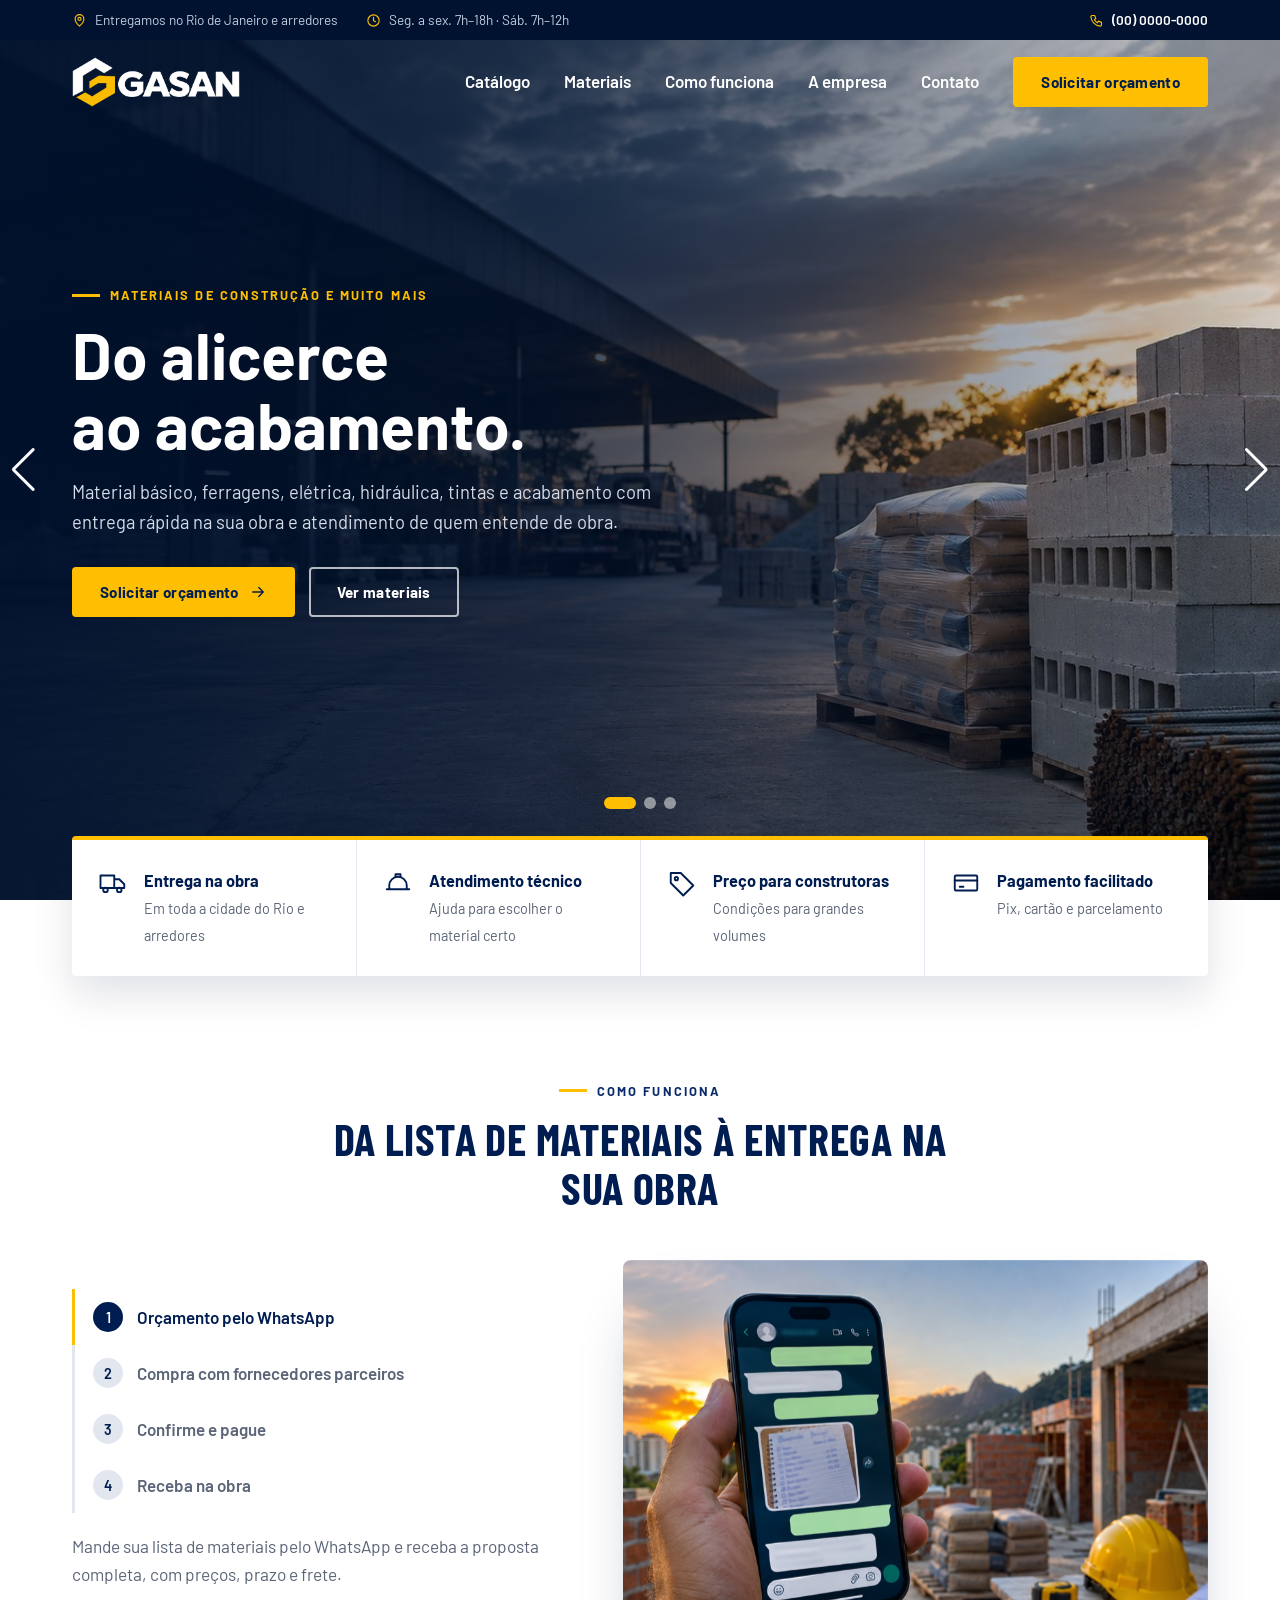
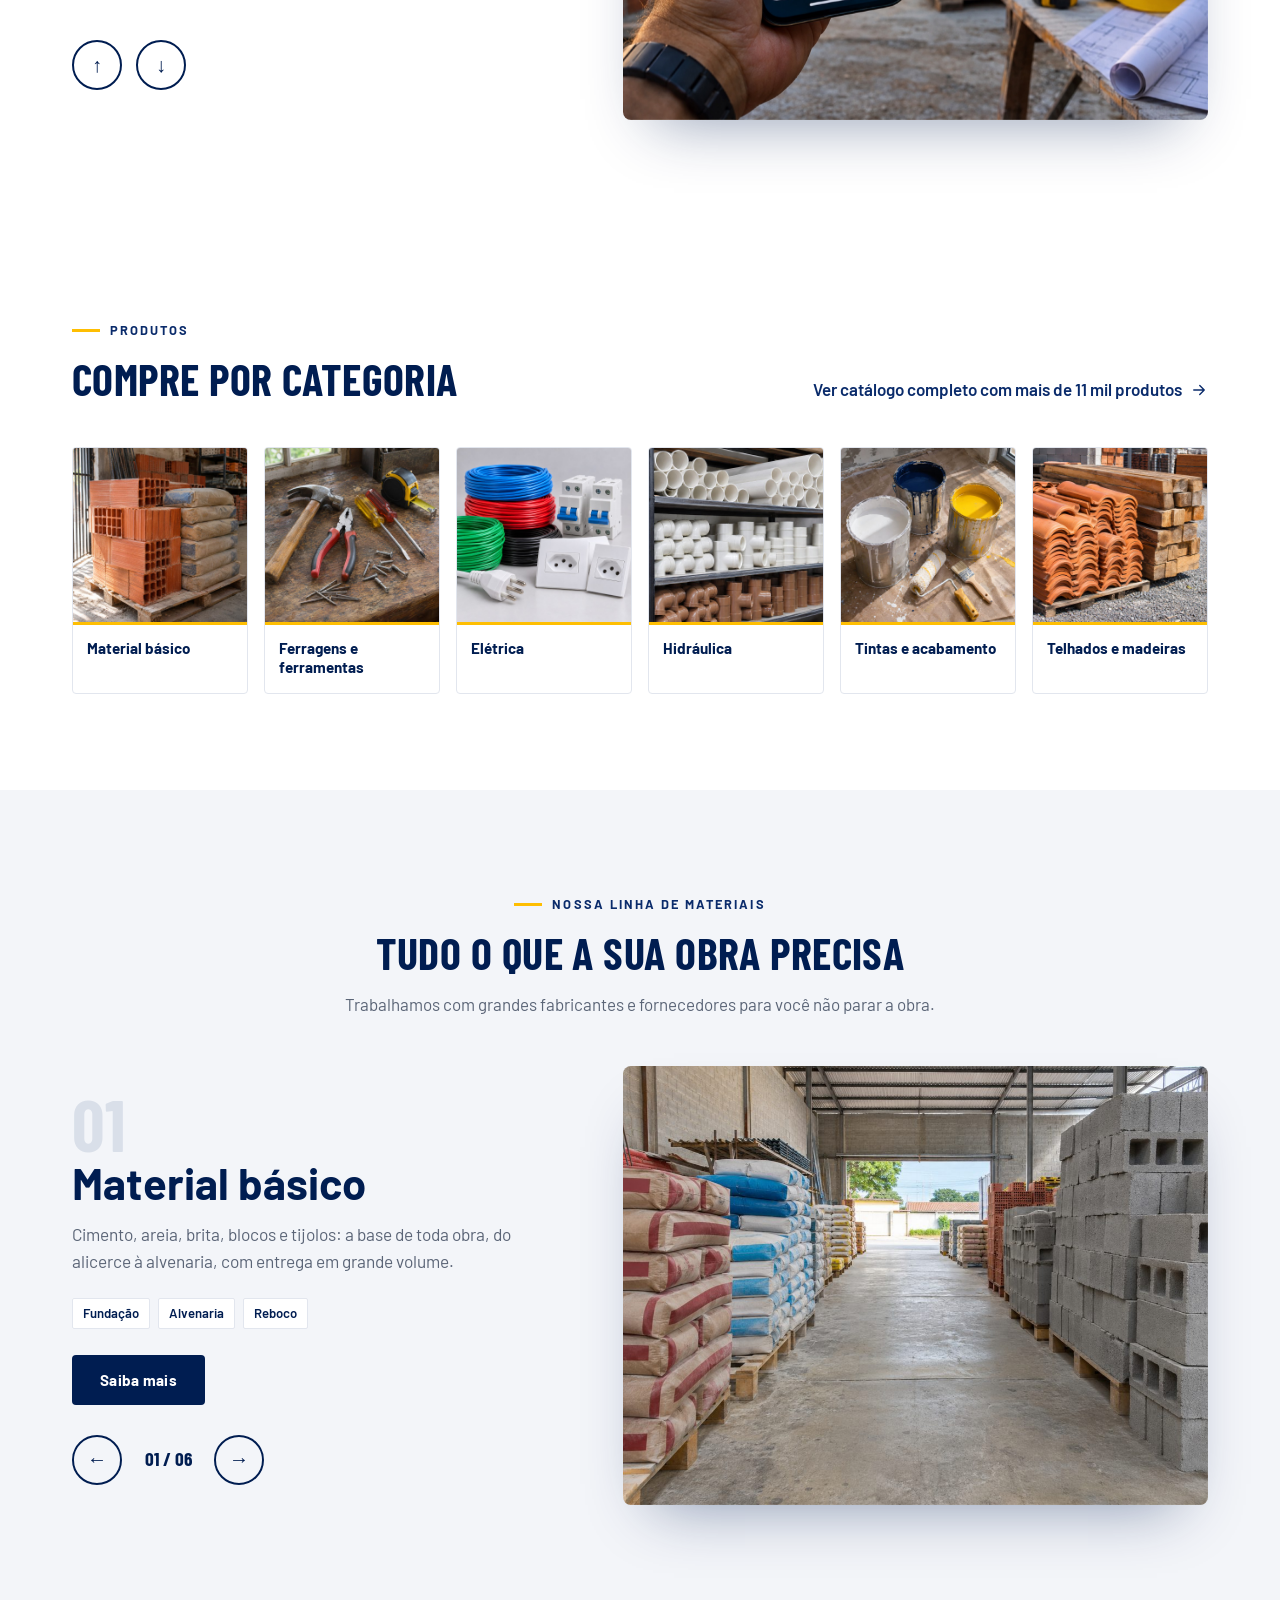
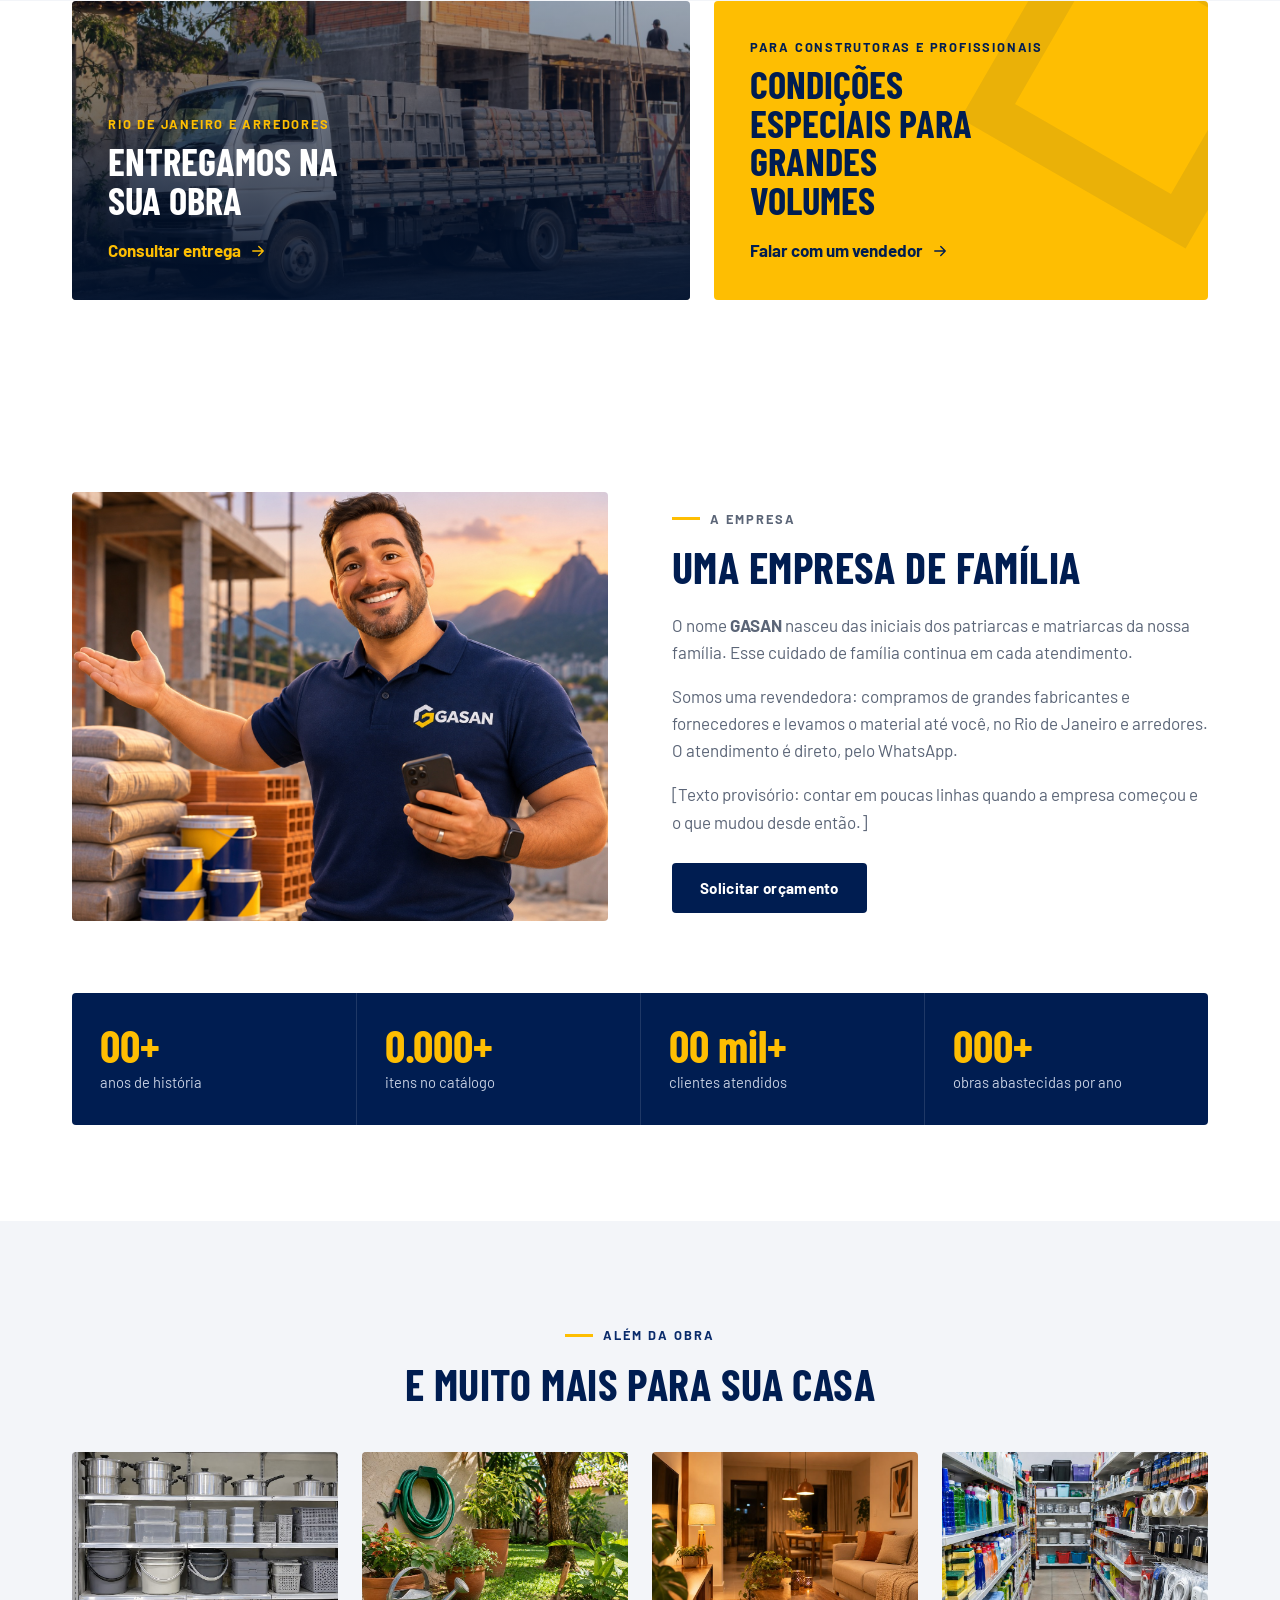
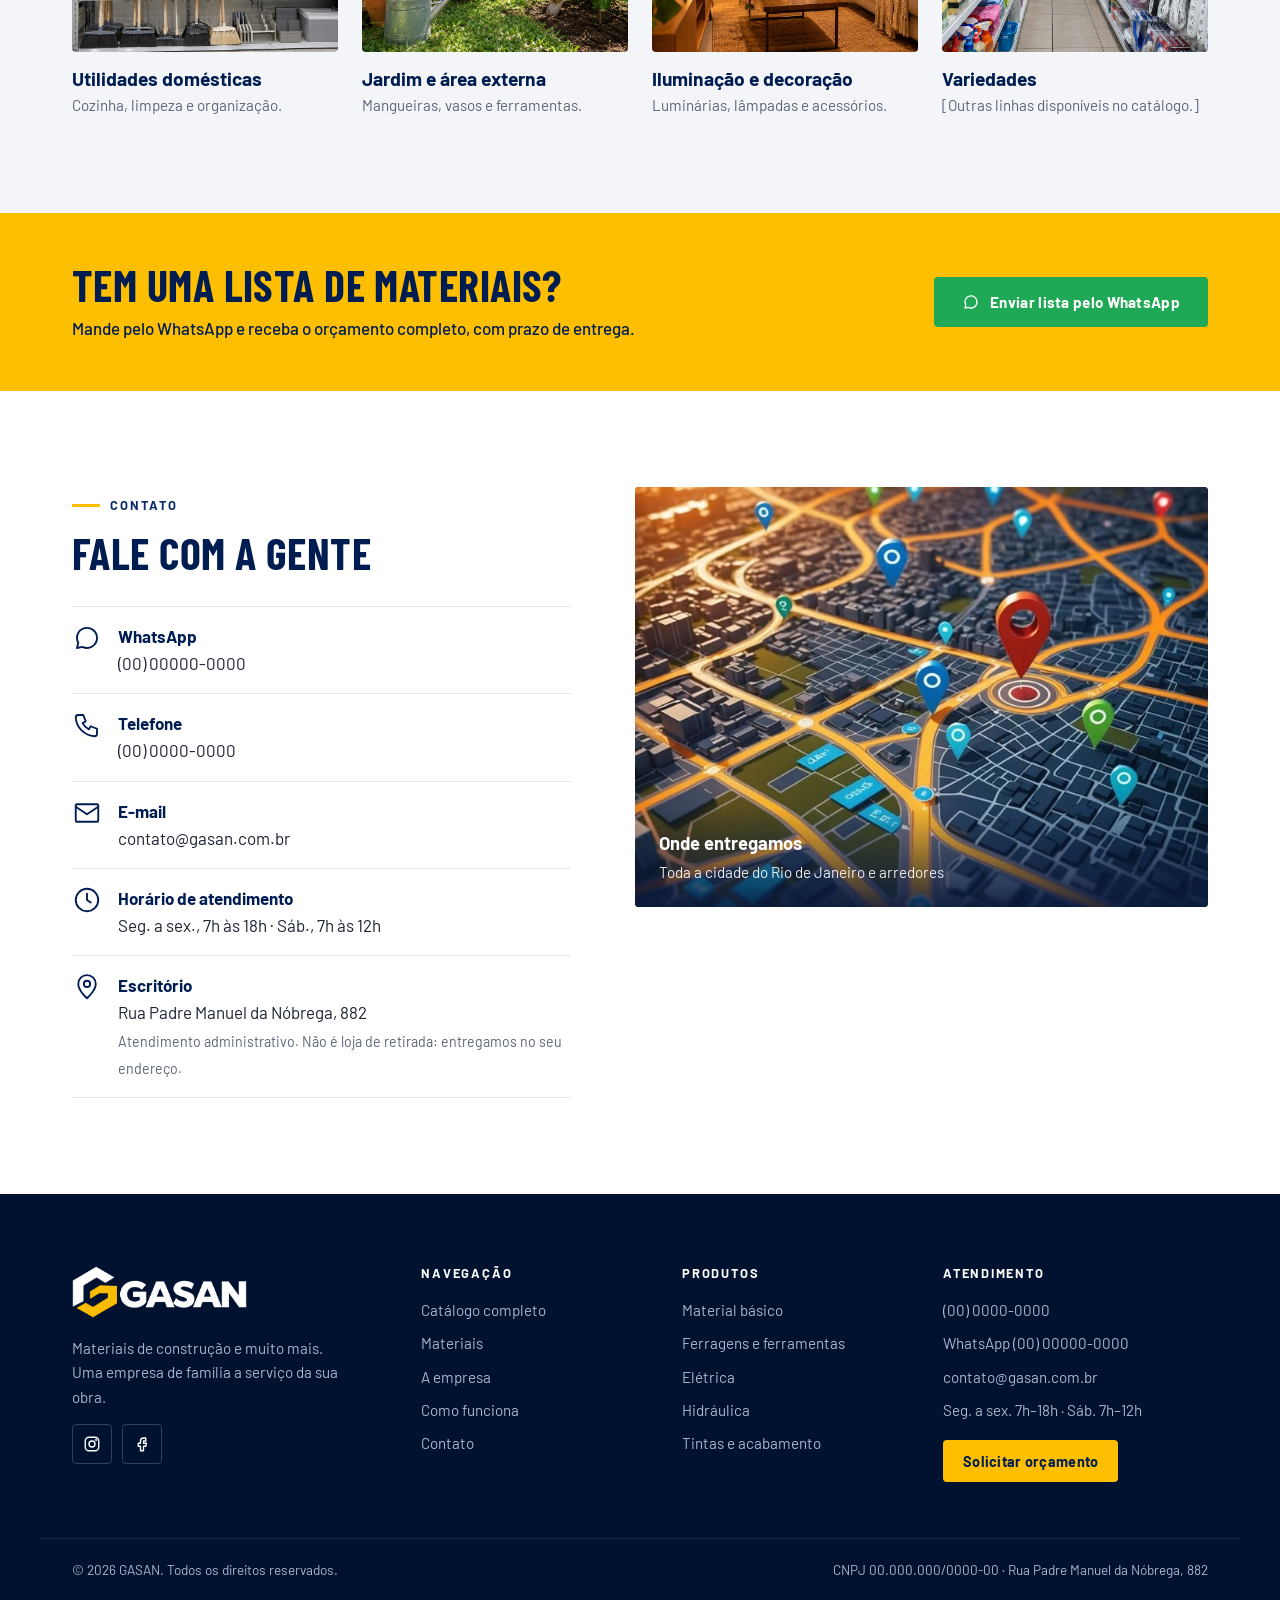
==== commit fde00d55: "Site com carrosséis, catálogo de produtos e fotos novas Co-Authored-By: Claude Sonnet 5.5 <noreply@a" ====
--- a/index.html
+++ b/index.html
@@ -4,13 +4,14 @@
   <meta charset="utf-8">
   <meta name="viewport" content="width=device-width, initial-scale=1">
   <title>GASAN | Materiais de Construção</title>
-  <meta name="description" content="GASAN: materiais de construção, ferragens, elétrica, hidráulica, tintas e utilidades. Orçamento rápido pelo WhatsApp e entrega na obra.">
+  <meta name="description" content="GASAN: materiais de construção, ferragens, elétrica, hidráulica, tintas e utilidades. Orçamento rápido pelo WhatsApp e entrega em todo o Rio de Janeiro e arredores.">
   <link rel="icon" type="image/png" href="assets/favicon.png">
   <link rel="apple-touch-icon" href="assets/apple-touch-icon.png">
   <meta name="theme-color" content="#001d51">
   <link rel="preconnect" href="https://fonts.googleapis.com">
   <link rel="preconnect" href="https://fonts.gstatic.com" crossorigin>
   <link href="https://fonts.googleapis.com/css2?family=Barlow+Condensed:wght@600;700&family=Barlow:wght@400;500;600;700&display=swap" rel="stylesheet">
+  <link rel="stylesheet" href="css/swiper.min.css">
   <link rel="stylesheet" href="css/styles.css">
 </head>
 <body>
@@ -35,24 +36,26 @@
   <!-- ===== Barra superior ===== -->
   <div class="topbar">
     <div class="container topbar__inner">
-      <span><svg class="ico"><use href="#i-pin"/></svg>Rua Exemplo, 000 · Bairro · Cidade/UF</span>
+      <span><svg class="ico"><use href="#i-pin"/></svg>Entregamos no Rio de Janeiro e arredores</span>
       <span class="topbar__hide-sm"><svg class="ico"><use href="#i-clock"/></svg>Seg. a sex. 7h–18h · Sáb. 7h–12h</span>
       <a href="tel:+550000000000"><svg class="ico"><use href="#i-phone"/></svg>(00) 0000-0000</a>
     </div>
   </div>
 
   <!-- ===== Cabeçalho ===== -->
-  <header class="header" id="topo">
+  <header class="header header--over" id="topo">
     <div class="container header__inner">
       <a href="#topo" class="logo" aria-label="GASAN, página inicial">
-        <img src="assets/logo-gasan.png" alt="GASAN" width="537" height="160">
+        <img class="logo__cor" src="assets/logo-gasan.png" alt="GASAN" width="537" height="160">
+        <img class="logo__branco" src="assets/logo-gasan-branco.png" alt="" width="537" height="160">
       </a>
       <button class="nav-toggle" aria-label="Abrir menu" aria-expanded="false" aria-controls="menu">
         <span></span><span></span><span></span>
       </button>
       <nav class="nav" id="menu">
-        <a href="#categorias">Produtos</a>
+        <a href="catalogo.html">Catálogo</a>
         <a href="#materiais">Materiais</a>
+        <a href="#como-funciona">Como funciona</a>
         <a href="#sobre">A empresa</a>
         <a href="#contato">Contato</a>
         <a href="#orcamento" class="btn btn--primary">Solicitar orçamento</a>
@@ -61,34 +64,87 @@
   </header>
 
   <main>
-    <!-- ===== Hero com foto grande =====
-         FOTO: salve como assets/fotos/hero.jpg (horizontal, mín. 1920 px de largura) -->
-    <section class="hero photo" data-src="assets/fotos/hero.jpg" data-label="Foto principal: hero.jpg (obra, fachada ou pátio de materiais)">
-      <div class="container hero__inner">
-        <p class="kicker">Materiais de construção e muito mais</p>
-        <h1>Do alicerce<br>ao acabamento.</h1>
-        <p class="hero__lead">Material básico, ferragens, elétrica, hidráulica, tintas e acabamento com estoque à pronta entrega e atendimento de quem entende de obra.</p>
-        <div class="hero__actions">
-          <a href="#orcamento" class="btn btn--primary">Solicitar orçamento <svg class="ico"><use href="#i-arrow"/></svg></a>
-          <a href="#materiais" class="btn btn--outline-light">Ver materiais</a>
-        </div>
-        <ul class="hero__checks">
-          <li><svg class="ico"><use href="#i-check"/></svg>Entrega na obra</li>
-          <li><svg class="ico"><use href="#i-check"/></svg>Orçamento pelo WhatsApp</li>
-          <li><svg class="ico"><use href="#i-check"/></svg>Empresa de família</li>
-        </ul>
-      </div>
+    <!-- ===== Hero: carrossel com fade (Swiper) ===== -->
+    <section class="hs swiper" aria-label="Destaques">
+      <div class="swiper-wrapper">
+        <div class="swiper-slide" style="background-image:url('assets/fotos/hero.jpg')">
+          <div class="container"><div class="hs__content">
+            <p class="kicker">Materiais de construção e muito mais</p>
+            <h1>Do alicerce<br>ao acabamento.</h1>
+            <p class="hs__lead">Material básico, ferragens, elétrica, hidráulica, tintas e acabamento com entrega rápida na sua obra e atendimento de quem entende de obra.</p>
+            <div class="hs__actions"><a href="#orcamento" class="btn btn--primary">Solicitar orçamento <svg class="ico"><use href="#i-arrow"/></svg></a><a href="#materiais" class="btn btn--outline-light">Ver materiais</a></div>
+          </div></div>
+        </div>
+        <div class="swiper-slide" style="background-image:url('assets/fotos/hero-2-web.jpg')">
+          <div class="container"><div class="hs__content">
+            <p class="kicker">Rio de Janeiro e arredores</p>
+            <h1>Entregamos direto<br>na sua obra.</h1>
+            <p class="hs__lead">Você manda a lista, nós cuidamos da compra e da entrega em toda a cidade do Rio de Janeiro e arredores.</p>
+            <div class="hs__actions"><a href="#orcamento" class="btn btn--primary">Consultar entrega <svg class="ico"><use href="#i-arrow"/></svg></a></div>
+          </div></div>
+        </div>
+        <div class="swiper-slide" style="background-image:url('assets/fotos/hero-3-web.jpg')">
+          <div class="container"><div class="hs__content">
+            <p class="kicker">Para construtoras e profissionais</p>
+            <h1>Condições especiais<br>para grandes volumes.</h1>
+            <p class="hs__lead">Trabalhamos com grandes fabricantes e fornecedores para oferecer variedade e bom preço.</p>
+            <div class="hs__actions"><a href="#orcamento" class="btn btn--outline-light">Falar com um vendedor <svg class="ico"><use href="#i-arrow"/></svg></a></div>
+          </div></div>
+        </div>
+      </div>
+      <div class="swiper-pagination"></div>
+      <div class="swiper-button-prev" aria-label="Anterior"></div>
+      <div class="swiper-button-next" aria-label="Próximo"></div>
     </section>
 
     <!-- ===== Diferenciais ===== -->
     <section class="perks">
       <div class="container">
         <ul class="perks__grid">
-          <li><svg class="ico ico--lg"><use href="#i-truck"/></svg><div><strong>Entrega na obra</strong><span>Levamos o material até você</span></div></li>
+          <li><svg class="ico ico--lg"><use href="#i-truck"/></svg><div><strong>Entrega na obra</strong><span>Em toda a cidade do Rio e arredores</span></div></li>
           <li><svg class="ico ico--lg"><use href="#i-helmet"/></svg><div><strong>Atendimento técnico</strong><span>Ajuda para escolher o material certo</span></div></li>
           <li><svg class="ico ico--lg"><use href="#i-tag"/></svg><div><strong>Preço para construtoras</strong><span>Condições para grandes volumes</span></div></li>
           <li><svg class="ico ico--lg"><use href="#i-card"/></svg><div><strong>Pagamento facilitado</strong><span>Pix, cartão e parcelamento</span></div></li>
         </ul>
+      </div>
+    </section>
+
+    <!-- ===== Como funciona: texto em fade + imagem subindo na vertical (Swiper) ===== -->
+    <section class="section" id="como-funciona">
+      <div class="container">
+        <div class="head head--center reveal">
+          <p class="kicker kicker--dark">Como funciona</p>
+          <h2>Da lista de materiais à entrega na sua obra</h2>
+        </div>
+        <div class="sp reveal">
+          <div class="sp__text">
+            <ol class="sv-list">
+              <li class="is-active"><span>1</span>Orçamento pelo WhatsApp</li>
+              <li><span>2</span>Compra com fornecedores parceiros</li>
+              <li><span>3</span>Confirme e pague</li>
+              <li><span>4</span>Receba na obra</li>
+            </ol>
+            <div class="swiper serv-text">
+              <div class="swiper-wrapper">
+                <div class="swiper-slide"><p>Mande sua lista de materiais pelo WhatsApp e receba a proposta completa, com preços, prazo e frete.</p></div>
+                <div class="swiper-slide"><p>Compramos de grandes fabricantes e fornecedores. Itens de pronta entrega saem do nosso estoque; os demais chegam direto do fornecedor.</p></div>
+                <div class="swiper-slide"><p>Pix, cartão ou parcelado, como ficar melhor para você.</p></div>
+                <div class="swiper-slide"><p>Entregamos em toda a cidade do Rio de Janeiro e arredores, direto no endereço combinado.</p></div>
+              </div>
+            </div>
+            <div class="ctrl"><button class="serv-prev" aria-label="Anterior">↑</button><button class="serv-next" aria-label="Próximo">↓</button></div>
+          </div>
+          <div class="sp__img">
+            <div class="swiper serv-img">
+              <div class="swiper-wrapper">
+                <div class="swiper-slide"><img src="assets/fotos/passo-orcamento-web.jpg" alt="Orçamento pelo WhatsApp" onerror="this.onerror=null;this.src='assets/fotos/sobre.jpg'"></div>
+                <div class="swiper-slide"><img src="assets/fotos/mat-basico.jpg" alt="Materiais de fornecedores parceiros"></div>
+                <div class="swiper-slide"><img src="assets/fotos/passo-pagamento-web.jpg" alt="Confirmação e pagamento do pedido" onerror="this.onerror=null;this.src='assets/fotos/hero-3-web.jpg'"></div>
+                <div class="swiper-slide"><img src="assets/fotos/hero-2-web.jpg" alt="Entrega na obra" style="object-position: 85% center"></div>
+              </div>
+            </div>
+          </div>
+        </div>
       </div>
     </section>
 
@@ -101,139 +157,62 @@
             <p class="kicker kicker--dark">Produtos</p>
             <h2>Compre por categoria</h2>
           </div>
-          <a href="#orcamento" class="link-arrow">Não achou o que procura? Fale com a gente <svg class="ico"><use href="#i-arrow"/></svg></a>
+          <a href="catalogo.html" class="link-arrow">Ver catálogo completo com mais de 11 mil produtos <svg class="ico"><use href="#i-arrow"/></svg></a>
         </div>
         <div class="cats">
-          <a href="#mat-basico" class="cat"><span class="cat__img photo" data-src="assets/fotos/cat-basico.jpg" data-label="cat-basico.jpg"></span><span class="cat__name">Material básico</span></a>
-          <a href="#mat-ferragens" class="cat"><span class="cat__img photo" data-src="assets/fotos/cat-ferragens.jpg" data-label="cat-ferragens.jpg"></span><span class="cat__name">Ferragens e ferramentas</span></a>
-          <a href="#mat-eletrica" class="cat"><span class="cat__img photo" data-src="assets/fotos/cat-eletrica.jpg" data-label="cat-eletrica.jpg"></span><span class="cat__name">Elétrica</span></a>
-          <a href="#mat-hidraulica" class="cat"><span class="cat__img photo" data-src="assets/fotos/cat-hidraulica.jpg" data-label="cat-hidraulica.jpg"></span><span class="cat__name">Hidráulica</span></a>
-          <a href="#mat-tintas" class="cat"><span class="cat__img photo" data-src="assets/fotos/cat-tintas.jpg" data-label="cat-tintas.jpg"></span><span class="cat__name">Tintas e acabamento</span></a>
-          <a href="#mat-telhados" class="cat"><span class="cat__img photo" data-src="assets/fotos/cat-telhados.jpg" data-label="cat-telhados.jpg"></span><span class="cat__name">Telhados e madeiras</span></a>
-        </div>
-      </div>
-    </section>
-
-    <!-- ===== Vitrine de materiais ===== -->
+          <a href="#materiais" data-produto="0" class="cat"><span class="cat__img photo" data-src="assets/fotos/cat-basico.jpg" data-label="cat-basico.jpg"></span><span class="cat__name">Material básico</span></a>
+          <a href="#materiais" data-produto="1" class="cat"><span class="cat__img photo" data-src="assets/fotos/cat-ferragens.jpg" data-label="cat-ferragens.jpg"></span><span class="cat__name">Ferragens e ferramentas</span></a>
+          <a href="#materiais" data-produto="2" class="cat"><span class="cat__img photo" data-src="assets/fotos/cat-eletrica.jpg" data-label="cat-eletrica.jpg"></span><span class="cat__name">Elétrica</span></a>
+          <a href="#materiais" data-produto="3" class="cat"><span class="cat__img photo" data-src="assets/fotos/cat-hidraulica.jpg" data-label="cat-hidraulica.jpg"></span><span class="cat__name">Hidráulica</span></a>
+          <a href="#materiais" data-produto="4" class="cat"><span class="cat__img photo" data-src="assets/fotos/cat-tintas.jpg" data-label="cat-tintas.jpg"></span><span class="cat__name">Tintas e acabamento</span></a>
+          <a href="#materiais" data-produto="5" class="cat"><span class="cat__img photo" data-src="assets/fotos/cat-telhados.jpg" data-label="cat-telhados.jpg"></span><span class="cat__name">Telhados e madeiras</span></a>
+        </div>
+      </div>
+    </section>
+
+    <!-- ===== Produtos: texto em fade + imagem deslizando na horizontal (Swiper) ===== -->
     <section class="section section--tint" id="materiais">
       <div class="container">
-        <div class="head head--center">
+        <div class="head head--center reveal">
           <p class="kicker kicker--dark">Nossa linha de materiais</p>
           <h2>Tudo o que a sua obra precisa</h2>
-          <p>Trabalhamos com marcas reconhecidas e mantemos estoque das linhas mais usadas para você não parar a obra.</p>
-        </div>
-
-        <div class="mats">
-          <article class="mat" id="mat-basico">
-            <header class="mat__head"><span class="mat__num">01</span><h3>Material básico</h3></header>
-            <div class="mat__img photo" data-src="assets/fotos/mat-basico.jpg" data-label="mat-basico.jpg"></div>
-            <div class="mat__body">
-              <p>Base de toda obra: do alicerce à alvenaria, com entrega em grande volume.</p>
-              <h4>Principais itens</h4>
-              <ul class="checks">
-                <li>Cimento, cal e argamassa</li>
-                <li>Areia, brita e pedra</li>
-                <li>Tijolos e blocos de concreto</li>
-                <li>Vergalhões e telas</li>
-              </ul>
-              <h4>Aplicações</h4>
-              <ul class="tags"><li>Fundação</li><li>Alvenaria</li><li>Laje</li><li>Reboco</li></ul>
+          <p>Trabalhamos com grandes fabricantes e fornecedores para você não parar a obra.</p>
+        </div>
+        <div class="sp reveal">
+          <div class="sp__text">
+            <div class="swiper prod-text">
+              <div class="swiper-wrapper">
+                <div class="swiper-slide"><div class="sp__num">01</div><h3>Material básico</h3><p>Cimento, areia, brita, blocos e tijolos: a base de toda obra, do alicerce à alvenaria, com entrega em grande volume.</p><ul class="tags"><li>Fundação</li><li>Alvenaria</li><li>Reboco</li></ul><a href="#orcamento" class="btn btn--navy">Saiba mais</a></div>
+                <div class="swiper-slide"><div class="sp__num">02</div><h3>Ferragens e ferramentas</h3><p>Vergalhões, parafusos, pregos e ferramentas manuais e elétricas para cada etapa da obra.</p><ul class="tags"><li>Estrutura</li><li>Fixação</li><li>Ferramentas</li></ul><a href="#orcamento" class="btn btn--navy">Saiba mais</a></div>
+                <div class="swiper-slide"><div class="sp__num">03</div><h3>Elétrica</h3><p>Fios, cabos, disjuntores, tomadas e interruptores para instalações seguras.</p><ul class="tags"><li>Instalação</li><li>Quadro</li><li>Acabamento</li></ul><a href="#orcamento" class="btn btn--navy">Saiba mais</a></div>
+                <div class="swiper-slide"><div class="sp__num">04</div><h3>Hidráulica</h3><p>Tubos, conexões, registros e caixas d'água para água fria, quente e esgoto.</p><ul class="tags"><li>Água</li><li>Esgoto</li><li>Reservatórios</li></ul><a href="#orcamento" class="btn btn--navy">Saiba mais</a></div>
+                <div class="swiper-slide"><div class="sp__num">05</div><h3>Tintas e acabamento</h3><p>Tintas, massas, pisos e revestimentos para deixar a obra pronta.</p><ul class="tags"><li>Pintura</li><li>Pisos</li><li>Revestimentos</li></ul><a href="#orcamento" class="btn btn--navy">Saiba mais</a></div>
+                <div class="swiper-slide"><div class="sp__num">06</div><h3>Telhados e madeiras</h3><p>Telhas, madeiras, calhas e esquadrias para cobrir e fechar a obra.</p><ul class="tags"><li>Cobertura</li><li>Estrutura</li><li>Esquadrias</li></ul><a href="#orcamento" class="btn btn--navy">Saiba mais</a></div>
+              </div>
             </div>
-          </article>
-
-          <article class="mat" id="mat-ferragens">
-            <header class="mat__head"><span class="mat__num">02</span><h3>Ferragens e ferramentas</h3></header>
-            <div class="mat__img photo" data-src="assets/fotos/mat-ferragens.jpg" data-label="mat-ferragens.jpg"></div>
-            <div class="mat__body">
-              <p>Ferramentas manuais e elétricas e as ferragens do dia a dia da obra.</p>
-              <h4>Principais itens</h4>
-              <ul class="checks">
-                <li>Parafusos, pregos e buchas</li>
-                <li>Fechaduras, dobradiças e puxadores</li>
-                <li>Ferramentas manuais</li>
-                <li>Furadeiras, serras e lixadeiras</li>
-              </ul>
-              <h4>Aplicações</h4>
-              <ul class="tags"><li>Montagem</li><li>Marcenaria</li><li>Manutenção</li></ul>
+            <div class="ctrl"><button class="prod-prev" aria-label="Anterior">←</button><span class="ctrl__count" id="prod-count">01 / 06</span><button class="prod-next" aria-label="Próximo">→</button></div>
+          </div>
+          <div class="sp__img">
+            <div class="swiper prod-img">
+              <div class="swiper-wrapper">
+                <div class="swiper-slide"><img src="assets/fotos/mat-basico.jpg" alt="Material básico"></div>
+                <div class="swiper-slide"><img src="assets/fotos/mat-ferragens.jpg" alt="Ferragens e ferramentas"></div>
+                <div class="swiper-slide"><img src="assets/fotos/mat-eletrica.jpg" alt="Elétrica"></div>
+                <div class="swiper-slide"><img src="assets/fotos/mat-hidraulica.jpg" alt="Hidráulica"></div>
+                <div class="swiper-slide"><img src="assets/fotos/mat-tintas.jpg" alt="Tintas e acabamento"></div>
+                <div class="swiper-slide"><img src="assets/fotos/mat-telhados.jpg" alt="Telhados e madeiras"></div>
+              </div>
             </div>
-          </article>
-
-          <article class="mat" id="mat-eletrica">
-            <header class="mat__head"><span class="mat__num">03</span><h3>Elétrica</h3></header>
-            <div class="mat__img photo" data-src="assets/fotos/mat-eletrica.jpg" data-label="mat-eletrica.jpg"></div>
-            <div class="mat__body">
-              <p>Instalação completa, da entrada de energia até a iluminação.</p>
-              <h4>Principais itens</h4>
-              <ul class="checks">
-                <li>Fios e cabos</li>
-                <li>Disjuntores e quadros</li>
-                <li>Tomadas e interruptores</li>
-                <li>Lâmpadas e luminárias</li>
-              </ul>
-              <h4>Aplicações</h4>
-              <ul class="tags"><li>Residencial</li><li>Comercial</li><li>Iluminação</li></ul>
-            </div>
-          </article>
-
-          <article class="mat" id="mat-hidraulica">
-            <header class="mat__head"><span class="mat__num">04</span><h3>Hidráulica</h3></header>
-            <div class="mat__img photo" data-src="assets/fotos/mat-hidraulica.jpg" data-label="mat-hidraulica.jpg"></div>
-            <div class="mat__body">
-              <p>Água fria, quente e esgoto, com conexões para cada situação.</p>
-              <h4>Principais itens</h4>
-              <ul class="checks">
-                <li>Tubos e conexões PVC</li>
-                <li>Registros e válvulas</li>
-                <li>Caixas d'água</li>
-                <li>Louças e metais</li>
-              </ul>
-              <h4>Aplicações</h4>
-              <ul class="tags"><li>Água fria</li><li>Esgoto</li><li>Banheiro</li><li>Cozinha</li></ul>
-            </div>
-          </article>
-
-          <article class="mat" id="mat-tintas">
-            <header class="mat__head"><span class="mat__num">05</span><h3>Tintas e acabamento</h3></header>
-            <div class="mat__img photo" data-src="assets/fotos/mat-tintas.jpg" data-label="mat-tintas.jpg"></div>
-            <div class="mat__body">
-              <p>O que dá cara nova à obra: pintura, pisos e revestimentos.</p>
-              <h4>Principais itens</h4>
-              <ul class="checks">
-                <li>Tintas, massas e texturas</li>
-                <li>Pisos e revestimentos</li>
-                <li>Rejuntes e argamassas colantes</li>
-                <li>Impermeabilizantes</li>
-              </ul>
-              <h4>Aplicações</h4>
-              <ul class="tags"><li>Pintura</li><li>Reforma</li><li>Impermeabilização</li></ul>
-            </div>
-          </article>
-
-          <article class="mat" id="mat-telhados">
-            <header class="mat__head"><span class="mat__num">06</span><h3>Telhados e madeiras</h3></header>
-            <div class="mat__img photo" data-src="assets/fotos/mat-telhados.jpg" data-label="mat-telhados.jpg"></div>
-            <div class="mat__body">
-              <p>Cobertura e esquadrias para fechar a obra com segurança.</p>
-              <h4>Principais itens</h4>
-              <ul class="checks">
-                <li>Telhas cerâmicas e de fibrocimento</li>
-                <li>Calhas e rufos</li>
-                <li>Madeiras para estrutura</li>
-                <li>Portas e janelas</li>
-              </ul>
-              <h4>Aplicações</h4>
-              <ul class="tags"><li>Cobertura</li><li>Estrutura</li><li>Esquadrias</li></ul>
-            </div>
-          </article>
+          </div>
         </div>
       </div>
     </section>
 
     <!-- ===== Banners de destaque ===== -->
     <section class="section section--tight">
-      <div class="container banners">
+      <div class="container banners reveal">
         <a href="#orcamento" class="banner banner--navy photo" data-src="assets/fotos/banner-entrega.jpg" data-label="banner-entrega.jpg (caminhão de entrega)">
-          <span class="banner__kicker">Logística própria</span>
+          <span class="banner__kicker">Rio de Janeiro e arredores</span>
           <strong>Entregamos na sua obra</strong>
           <span class="banner__cta">Consultar entrega <svg class="ico"><use href="#i-arrow"/></svg></span>
         </a>
@@ -247,20 +226,21 @@
 
     <!-- ===== Sobre ===== -->
     <section class="section" id="sobre">
-      <div class="container about">
-        <div class="about__img photo" data-src="assets/fotos/sobre.jpg" data-label="sobre.jpg (família, equipe ou loja)"></div>
+      <div class="container about reveal">
+        <div class="about__img photo" data-src="assets/fotos/sobre-web.jpg" data-label="sobre.png (avatar GASAN)"></div>
         <div class="about__text">
           <p class="kicker kicker--dark">A empresa</p>
           <h2>Uma empresa de família</h2>
           <p>O nome <strong>GASAN</strong> nasceu das iniciais dos patriarcas e matriarcas da nossa família. Esse cuidado de família continua em cada atendimento.</p>
-          <p>[Texto provisório: contar em poucas linhas quando a loja abriu, onde fica e o que mudou desde então.]</p>
-          <a href="#contato" class="btn btn--navy">Venha nos visitar</a>
-        </div>
-      </div>
-      <div class="container">
-        <ul class="numbers">
+          <p>Somos uma revendedora: compramos de grandes fabricantes e fornecedores e levamos o material até você, no Rio de Janeiro e arredores. O atendimento é direto, pelo WhatsApp.</p>
+          <p>[Texto provisório: contar em poucas linhas quando a empresa começou e o que mudou desde então.]</p>
+          <a href="#orcamento" class="btn btn--navy">Solicitar orçamento</a>
+        </div>
+      </div>
+      <div class="container">
+        <ul class="numbers reveal">
           <li><strong>00+</strong><span>anos de história</span></li>
-          <li><strong>0.000+</strong><span>itens em estoque</span></li>
+          <li><strong>0.000+</strong><span>itens no catálogo</span></li>
           <li><strong>00 mil+</strong><span>clientes atendidos</span></li>
           <li><strong>000+</strong><span>obras abastecidas por ano</span></li>
         </ul>
@@ -274,11 +254,11 @@
           <p class="kicker kicker--dark">Além da obra</p>
           <h2>E muito mais para sua casa</h2>
         </div>
-        <div class="more">
+        <div class="more reveal">
           <div class="more__item"><div class="more__img photo" data-src="assets/fotos/mais-utilidades.jpg" data-label="mais-utilidades.jpg"></div><h3>Utilidades domésticas</h3><p>Cozinha, limpeza e organização.</p></div>
           <div class="more__item"><div class="more__img photo" data-src="assets/fotos/mais-jardim.jpg" data-label="mais-jardim.jpg"></div><h3>Jardim e área externa</h3><p>Mangueiras, vasos e ferramentas.</p></div>
           <div class="more__item"><div class="more__img photo" data-src="assets/fotos/mais-iluminacao.jpg" data-label="mais-iluminacao.jpg"></div><h3>Iluminação e decoração</h3><p>Luminárias, lâmpadas e acessórios.</p></div>
-          <div class="more__item"><div class="more__img photo" data-src="assets/fotos/mais-variedades.jpg" data-label="mais-variedades.jpg"></div><h3>Variedades</h3><p>[Outras linhas vendidas na loja.]</p></div>
+          <div class="more__item"><div class="more__img photo" data-src="assets/fotos/mais-variedades.jpg" data-label="mais-variedades.jpg"></div><h3>Variedades</h3><p>[Outras linhas disponíveis no catálogo.]</p></div>
         </div>
       </div>
     </section>
@@ -299,20 +279,24 @@
 
     <!-- ===== Contato ===== -->
     <section class="section" id="contato">
-      <div class="container contact">
+      <div class="container contact reveal">
         <div>
           <p class="kicker kicker--dark">Contato</p>
-          <h2>Venha nos visitar</h2>
+          <h2>Fale com a gente</h2>
           <ul class="contact__list">
-            <li><svg class="ico ico--lg"><use href="#i-pin"/></svg><div><strong>Endereço</strong>Rua Exemplo, 000, Bairro, Cidade/UF · CEP 00000-000</div></li>
-            <li><svg class="ico ico--lg"><use href="#i-clock"/></svg><div><strong>Horário</strong>Seg. a sex., 7h às 18h · Sáb., 7h às 12h</div></li>
+            <li><svg class="ico ico--lg"><use href="#i-chat"/></svg><div><strong>WhatsApp</strong>(00) 00000-0000</div></li>
             <li><svg class="ico ico--lg"><use href="#i-phone"/></svg><div><strong>Telefone</strong>(00) 0000-0000</div></li>
-            <li><svg class="ico ico--lg"><use href="#i-chat"/></svg><div><strong>WhatsApp</strong>(00) 00000-0000</div></li>
             <li><svg class="ico ico--lg"><use href="#i-mail"/></svg><div><strong>E-mail</strong>contato@gasan.com.br</div></li>
+            <li><svg class="ico ico--lg"><use href="#i-clock"/></svg><div><strong>Horário de atendimento</strong>Seg. a sex., 7h às 18h · Sáb., 7h às 12h</div></li>
+            <li><svg class="ico ico--lg"><use href="#i-pin"/></svg><div><strong>Escritório</strong>Rua Padre Manuel da Nóbrega, 882<!-- TODO: bairro, cidade e CEP --><br><small>Atendimento administrativo. Não é loja de retirada: entregamos no seu endereço.</small></div></li>
           </ul>
         </div>
-        <!-- TODO: colar aqui o iframe do Google Maps (Compartilhar > Incorporar um mapa) -->
-        <div class="map photo" data-label="Mapa do Google com o endereço da loja"></div>
+        <div class="map photo" data-src="assets/fotos/mapa-entrega.jpg" data-label="mapa-entrega.jpg (área de entrega)" role="img" aria-label="Mapa ilustrado da área de entrega no Rio de Janeiro e arredores">
+          <video class="map__video" autoplay muted loop playsinline preload="metadata" poster="assets/fotos/mapa-entrega.jpg" aria-hidden="true">
+            <source src="assets/fotos/mapa-entrega-animado.mp4" type="video/mp4">
+          </video>
+          <div class="map__caption"><strong>Onde entregamos</strong><span>Toda a cidade do Rio de Janeiro e arredores</span></div>
+        </div>
       </div>
     </section>
   </main>
@@ -332,20 +316,21 @@
       <div>
         <h4>Navegação</h4>
         <ul>
-          <li><a href="#categorias">Produtos</a></li>
+          <li><a href="catalogo.html">Catálogo completo</a></li>
           <li><a href="#materiais">Materiais</a></li>
           <li><a href="#sobre">A empresa</a></li>
+          <li><a href="#como-funciona">Como funciona</a></li>
           <li><a href="#contato">Contato</a></li>
         </ul>
       </div>
       <div>
         <h4>Produtos</h4>
         <ul>
-          <li><a href="#mat-basico">Material básico</a></li>
-          <li><a href="#mat-ferragens">Ferragens e ferramentas</a></li>
-          <li><a href="#mat-eletrica">Elétrica</a></li>
-          <li><a href="#mat-hidraulica">Hidráulica</a></li>
-          <li><a href="#mat-tintas">Tintas e acabamento</a></li>
+          <li><a href="#materiais" data-produto="0">Material básico</a></li>
+          <li><a href="#materiais" data-produto="1">Ferragens e ferramentas</a></li>
+          <li><a href="#materiais" data-produto="2">Elétrica</a></li>
+          <li><a href="#materiais" data-produto="3">Hidráulica</a></li>
+          <li><a href="#materiais" data-produto="4">Tintas e acabamento</a></li>
         </ul>
       </div>
       <div>
@@ -361,10 +346,11 @@
     </div>
     <div class="container footer__bottom">
       <span>© <span id="ano"></span> GASAN. Todos os direitos reservados.</span>
-      <span>CNPJ 00.000.000/0000-00</span>
+      <span>CNPJ 00.000.000/0000-00 · Rua Padre Manuel da Nóbrega, 882</span>
     </div>
   </footer>
 
+  <script src="js/swiper.min.js"></script>
   <script src="js/main.js"></script>
 </body>
 </html>
--- a/css/styles.css
+++ b/css/styles.css
@@ -322,3 +322,110 @@
 .footer__bottom { display: flex; justify-content: space-between; gap: 12px; flex-wrap: wrap; padding-top: 20px; padding-bottom: 24px; border-top: 1px solid rgba(255,255,255,.1); font-size: .85rem; }
 @media (max-width: 960px) { .footer__grid { grid-template-columns: 1fr 1fr; } }
 @media (max-width: 560px) { .footer__grid { grid-template-columns: 1fr; gap: 32px; padding-top: 56px; } }
+
+@media (max-width: 480px) { .kicker { letter-spacing: .1em; font-size: .72rem; } }
+
+/* Mapa de entrega */
+.map { position: relative; overflow: hidden; background-size: cover; background-position: center; }
+.map:not(.has-photo)::before { content: "ÁREA DE ENTREGA · " attr(data-label); }
+.map__caption { position: absolute; left: 0; right: 0; bottom: 0; padding: 22px 24px; color: #fff; background: linear-gradient(to top, rgba(10,25,60,.88), rgba(10,25,60,0)); display: flex; flex-direction: column; gap: 2px; }
+.map__caption strong { font-size: 1.15rem; }
+.map__caption span { font-size: .95rem; opacity: .9; }
+.contact__list small { color: var(--muted); }
+.map__video { position: absolute; inset: 0; width: 100%; height: 100%; object-fit: cover; }
+.map__caption { z-index: 1; }
+@media (prefers-reduced-motion: reduce) { .map__video { display: none; } }
+
+
+/* ===== Hero com Swiper (fade) ===== */
+.hs { height: calc(100vh - var(--header-h) - 38px); min-height: 520px; max-height: 820px; }
+.hs .swiper-slide { display: flex; align-items: center; background-size: cover; background-position: center; background-color: var(--navy-700); color: #fff; }
+.hs .swiper-slide::before { content: ""; position: absolute; inset: 0; background: linear-gradient(90deg, rgba(0,18,47,.92) 0%, rgba(0,18,47,.7) 45%, rgba(0,18,47,.15) 100%); }
+.hs__content { position: relative; max-width: 640px; padding-bottom: 40px; }
+.hs__content h1 { color: #fff; font-size: clamp(2.6rem, 6vw, 4.6rem); margin-bottom: 18px; }
+.hs__content .kicker { color: var(--yellow); }
+.hs__lead { max-width: 34em; font-size: 1.15rem; color: #d5dcea; }
+.hs__actions { display: flex; flex-wrap: wrap; gap: 14px; margin-top: 30px; }
+.hs__content > * { opacity: 0; transform: translateY(24px); transition: opacity .7s ease, transform .7s ease; }
+.hs .swiper-slide-active .hs__content > * { opacity: 1; transform: none; }
+.hs .swiper-slide-active .hs__content > :nth-child(2) { transition-delay: .15s; }
+.hs .swiper-slide-active .hs__content > :nth-child(3) { transition-delay: .3s; }
+.hs .swiper-slide-active .hs__content > :nth-child(4) { transition-delay: .45s; }
+.hs .swiper-pagination { bottom: 28px !important; }
+.hs .swiper-pagination-bullet { width: 12px; height: 12px; background: #fff; opacity: .5; transition: width .3s; }
+.hs .swiper-pagination-bullet-active { background: var(--yellow); opacity: 1; width: 32px; border-radius: 6px; }
+.hs .swiper-button-prev, .hs .swiper-button-next { color: #fff; }
+@media (max-width: 860px) { .hs .swiper-button-prev, .hs .swiper-button-next { display: none; } }
+
+/* ===== Blocos texto + imagem sincronizados ===== */
+.sp { display: grid; grid-template-columns: 1fr 1.2fr; gap: 64px; align-items: center; margin-top: 48px; }
+.sp__text { min-width: 0; }
+.sp__text h3 { font-size: clamp(2rem, 3.4vw, 2.8rem); margin-bottom: 14px; }
+.sp__text p { color: var(--muted); font-size: 1.08rem; margin-bottom: 22px; }
+.sp__text .tags { margin-bottom: 26px; }
+.sp__text .swiper-slide { background: #fff; }
+.section--tint .sp__text .swiper-slide { background: var(--tint); }
+.section--tint .sp__text .tags li { background: #fff; }
+.sp__num { font-family: var(--font-display); font-weight: 700; font-size: 4.5rem; line-height: 1; color: #d9dfe9; }
+.sp__img { min-width: 0; border-radius: 8px; overflow: hidden; box-shadow: 0 30px 60px -30px rgba(0,29,81,.45); }
+.sp__img img { width: 100%; height: 100%; object-fit: cover; display: block; }
+.prod-img { aspect-ratio: 4 / 3; }
+.serv-img { height: 460px; }
+.ctrl { display: flex; align-items: center; gap: 14px; margin-top: 30px; }
+.ctrl button { width: 50px; height: 50px; border-radius: 50%; border: 2px solid var(--navy); background: transparent; color: var(--navy); font-size: 1.25rem; cursor: pointer; transition: background .2s, color .2s; }
+.ctrl button:hover { background: var(--navy); color: #fff; }
+.ctrl__count { font-family: var(--font-display); font-weight: 700; font-size: 1.2rem; color: var(--navy); min-width: 64px; text-align: center; }
+.sv-list { list-style: none; padding: 0; margin: 0 0 20px; }
+.sv-list li { display: flex; align-items: center; gap: 14px; padding: 13px 0 13px 18px; border-left: 3px solid var(--line); cursor: pointer; font-weight: 600; color: var(--muted); transition: color .3s, border-color .3s; }
+.sv-list li span { display: inline-flex; width: 30px; height: 30px; flex: none; align-items: center; justify-content: center; border-radius: 50%; background: var(--line); color: var(--navy); font-size: .9rem; transition: background .3s, color .3s; }
+.sv-list li.is-active { color: var(--navy); border-color: var(--yellow); }
+.sv-list li.is-active span { background: var(--navy); color: #fff; }
+@media (max-width: 860px) {
+  .sp { grid-template-columns: 1fr; gap: 28px; }
+  .sp__img { order: -1; }
+  .serv-img { height: 280px; }
+}
+
+/* ===== Aparecer ao rolar ===== */
+.reveal { opacity: 0; transform: translateY(40px); transition: opacity .8s ease, transform .8s ease; }
+.reveal.is-visible { opacity: 1; transform: none; }
+@media (prefers-reduced-motion: reduce) {
+  .reveal, .hs__content > * { opacity: 1; transform: none; transition: none; }
+}
+
+/* ===== Menu transparente sobre a foto do topo ===== */
+.header--over { position: fixed; top: 40px; left: 0; right: 0; background: transparent; border-bottom-color: transparent; transition: background .3s, top .3s, box-shadow .3s, border-color .3s; }
+.header--over .logo__cor { display: none; }
+.header--over .nav { color: #fff; }
+.header--over .nav-toggle span { background: #fff; }
+.header--over.is-scrolled { top: 0; background: #fff; border-bottom-color: var(--line); box-shadow: 0 8px 24px rgba(0,18,47,.08); }
+.header--over.is-scrolled .logo__cor { display: block; }
+.header--over.is-scrolled .logo__branco { display: none; }
+.header--over.is-scrolled .nav { color: var(--navy); }
+.header--over.is-scrolled .nav-toggle span { background: var(--navy); }
+.hs { height: calc(100vh - 40px); max-height: none; }
+.hs__content { padding-top: var(--header-h); }
+@media (max-width: 960px) {
+  .header--over .nav { color: var(--navy); }
+  .header--over:has(.nav.is-open) { background: #fff; }
+  .header--over:has(.nav.is-open) .logo__cor { display: block; }
+  .header--over:has(.nav.is-open) .logo__branco { display: none; }
+  .header--over:has(.nav.is-open) .nav-toggle span { background: var(--navy); }
+}
+.hs .swiper-pagination { bottom: 96px !important; }
+
+/* Ajuste: conteúdo do topo não fica atrás da faixa de diferenciais */
+.hs { min-height: 680px; }
+.hs__content { padding-top: calc(var(--header-h) + 20px); padding-bottom: 150px; }
+.hs__content h1 { font-size: clamp(2.4rem, 5vw, 4rem); }
+.hs .swiper-pagination { bottom: 84px !important; }
+@media (max-width: 860px) { .hs { min-height: 620px; } .hs__content { padding-bottom: 120px; } }
+
+/* Avatar da seção "A empresa": movimento suave e contínuo */
+.about__img { overflow: hidden; }
+.about__img.has-photo { animation: avatar-zoom 14s ease-in-out infinite alternate; background-size: 104%; }
+@keyframes avatar-zoom {
+  0%   { background-size: 104%; background-position: 50% 50%; }
+  100% { background-size: 114%; background-position: 60% 30%; }
+}
+@media (prefers-reduced-motion: reduce) { .about__img.has-photo { animation: none; } }
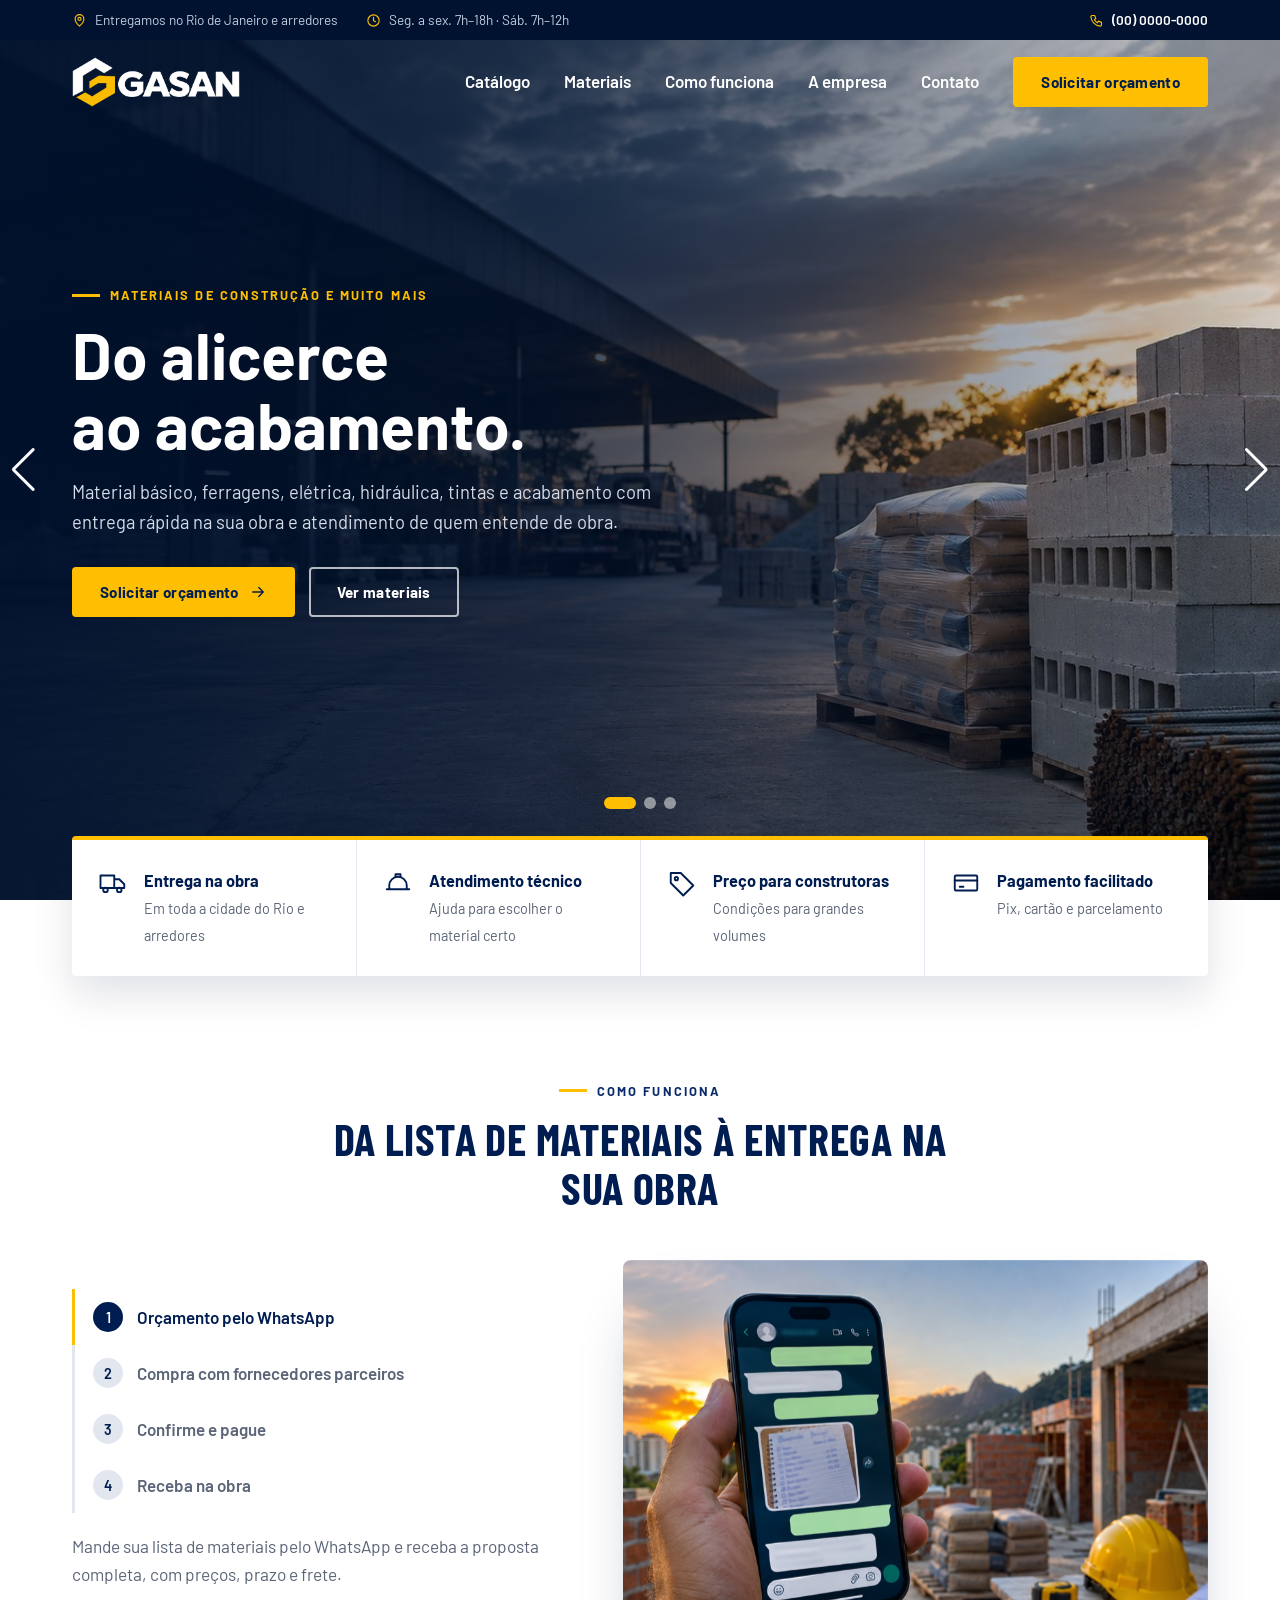
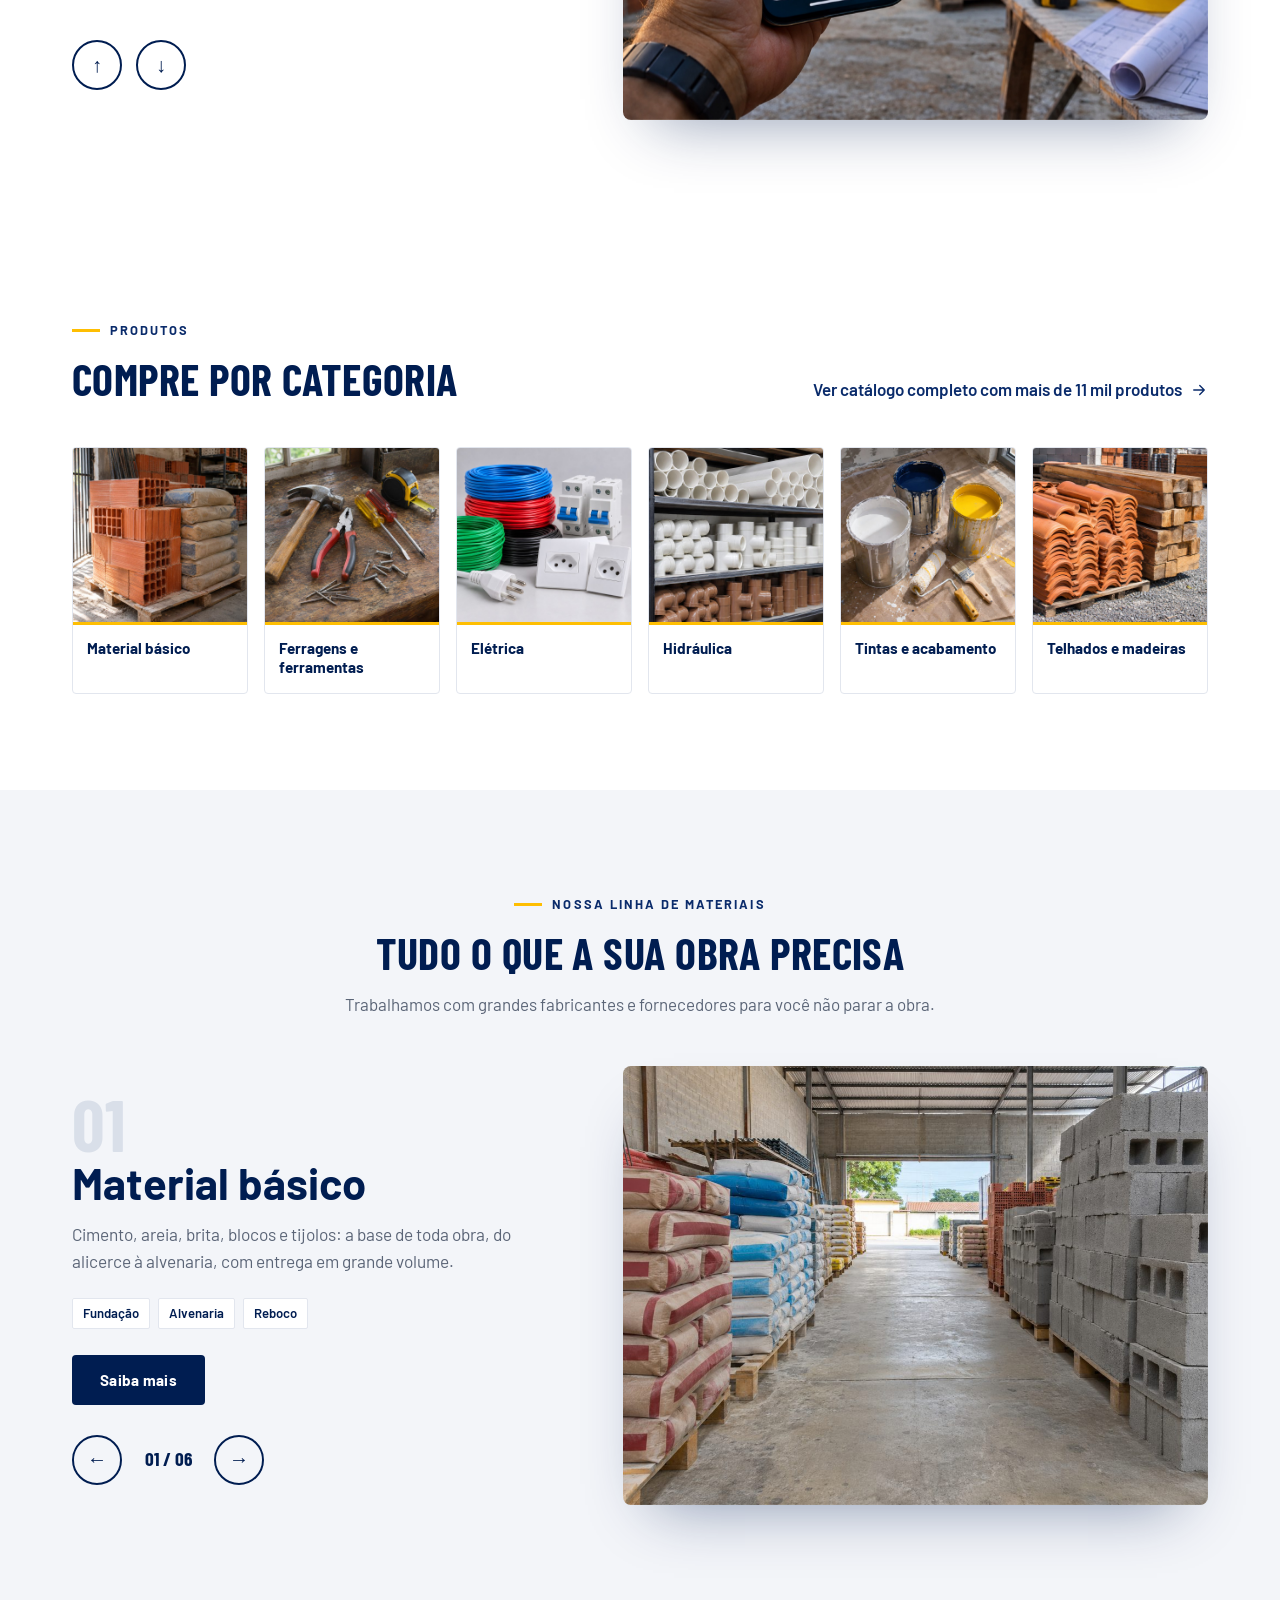
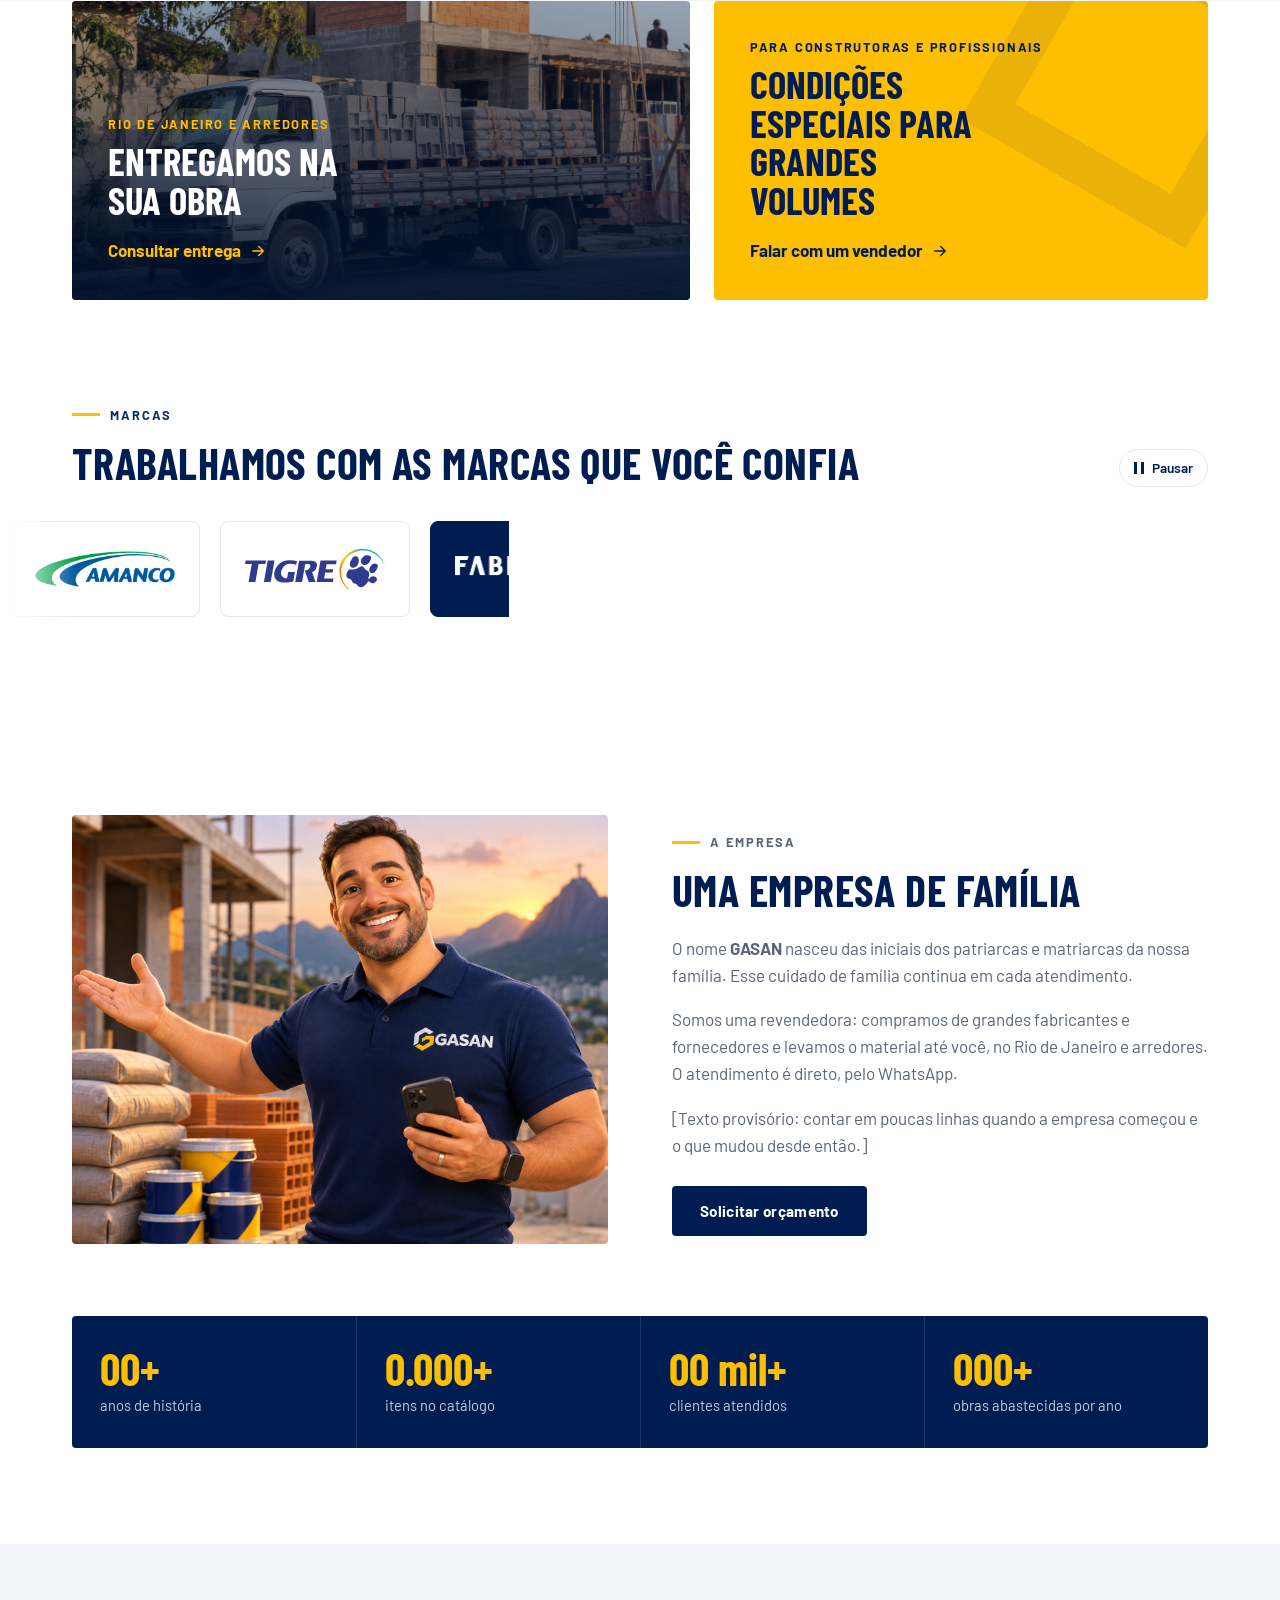
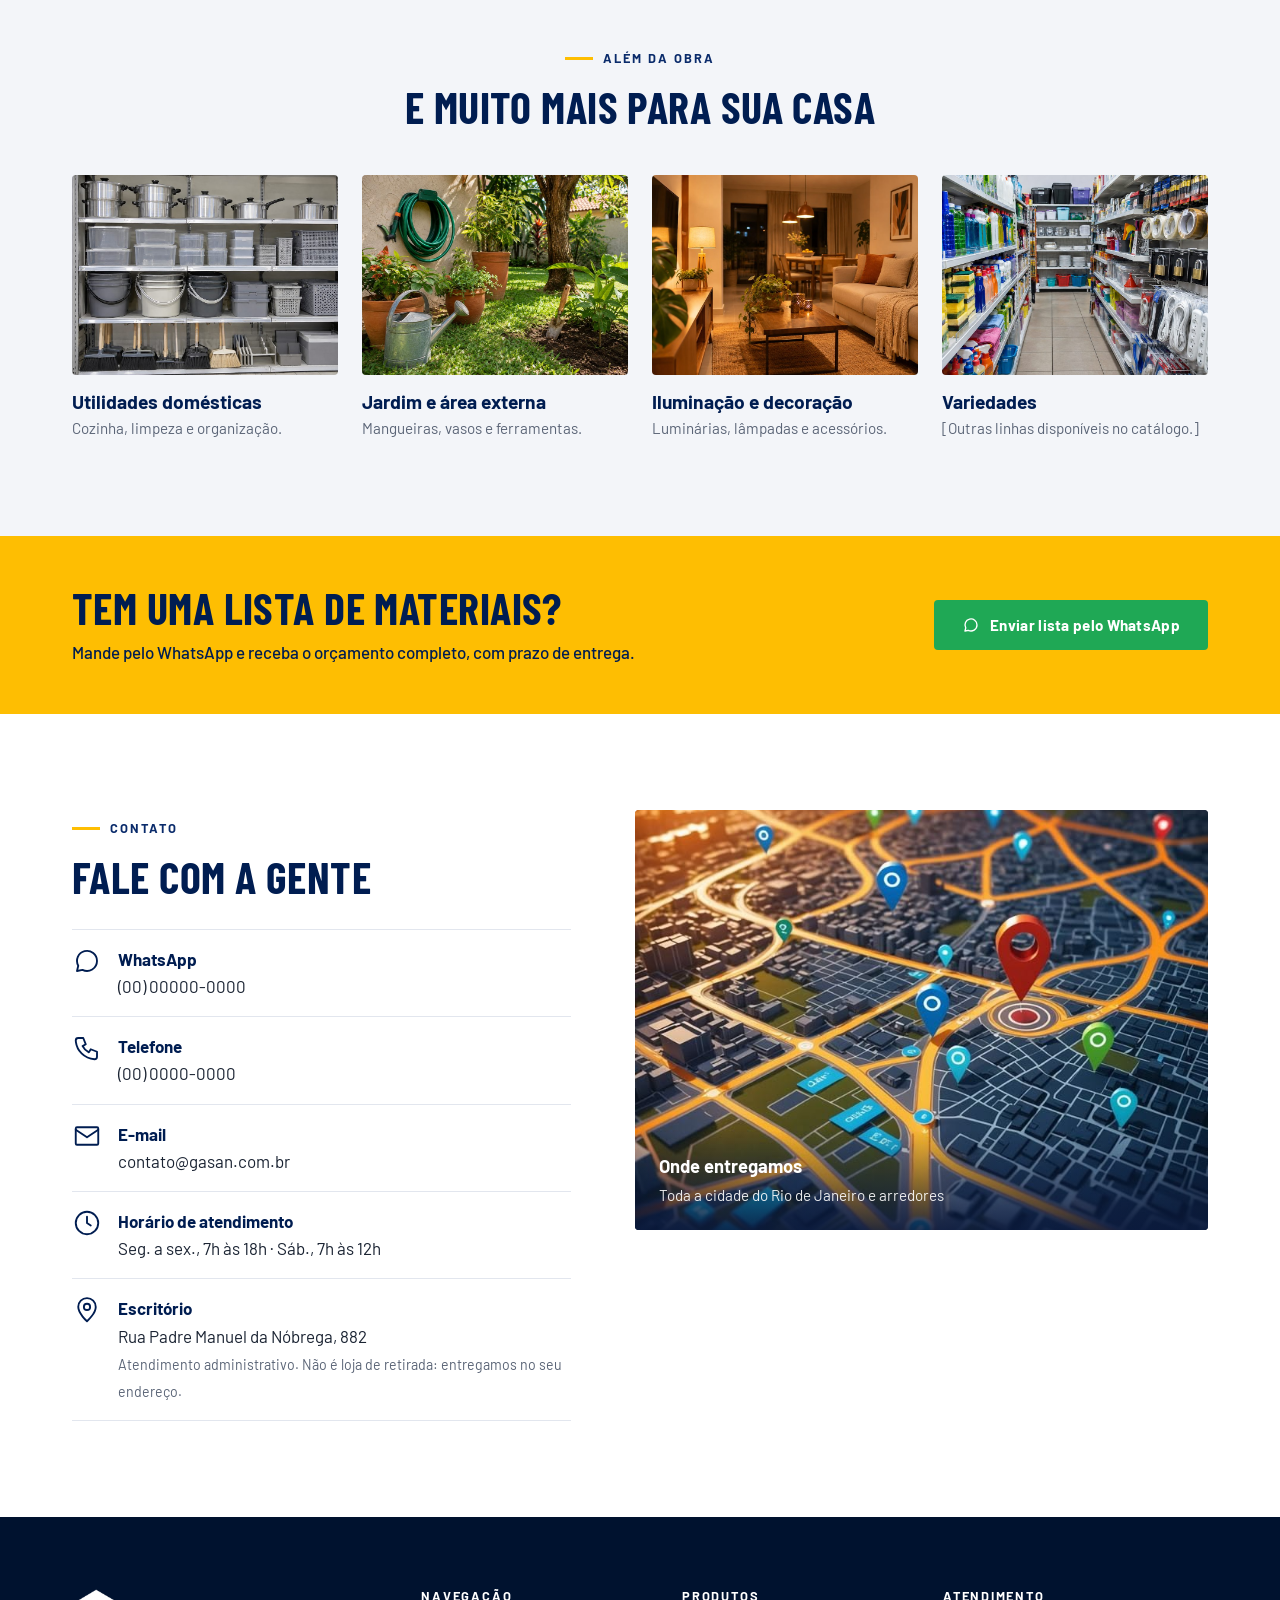
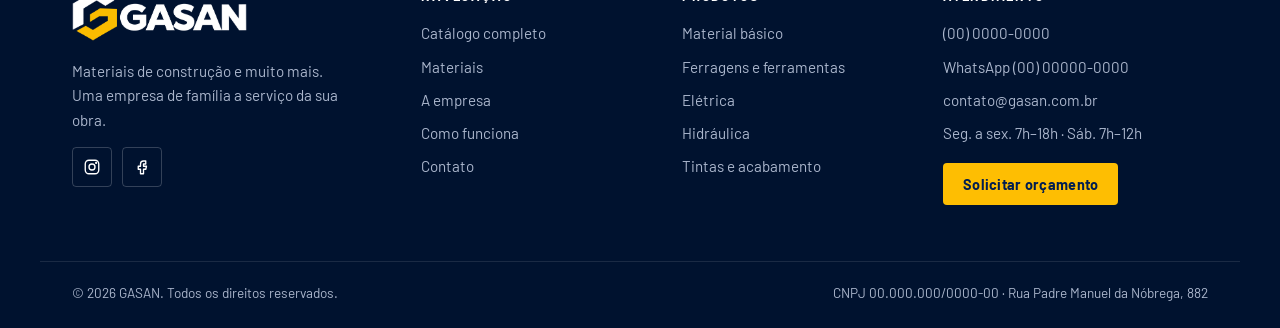
==== commit 521360d3: "Faixa de marcas com rolagem contínua e logotipos oficiais Co-Authored-By: Claude Opus 5.5 <noreply@a" ====
--- a/index.html
+++ b/index.html
@@ -224,6 +224,73 @@
       </div>
     </section>
 
+    <!-- ===== Marcas (faixa com rolagem contínua) ===== -->
+    <section class="section section--tight marcas" id="marcas" aria-labelledby="marcas-titulo">
+      <div class="container marcas__head">
+        <div>
+          <p class="kicker kicker--dark">Marcas</p>
+          <h2 id="marcas-titulo">Trabalhamos com as marcas que você confia</h2>
+        </div>
+        <button type="button" class="marcas__pausa" id="marcas-pausa" aria-pressed="false" aria-controls="marcas-faixa">
+          <span class="marcas__pausa-ico" aria-hidden="true"></span><span class="marcas__pausa-txt">Pausar</span>
+        </button>
+      </div>
+      <div class="marcas__faixa" id="marcas-faixa">
+        <div class="marcas__trilho">
+          <ul class="marcas__lista">
+            <li><a class="marca" href="catalogo.html?marca=amanco" title="Ver produtos Amanco"><img src="assets/marcas/amanco.png" alt="Amanco" loading="lazy" decoding="async"></a></li>
+            <li><a class="marca" href="catalogo.html?marca=tigre" title="Ver produtos Tigre"><img src="assets/marcas/tigre.svg" alt="Tigre" loading="lazy" decoding="async"></a></li>
+            <li><a class="marca marca--escura" href="catalogo.html?marca=fabrimar" title="Ver produtos Fabrimar"><img src="assets/marcas/fabrimar.png" alt="Fabrimar" loading="lazy" decoding="async"></a></li>
+            <li><a class="marca" href="catalogo.html?marca=sherwin-williams" title="Ver produtos Sherwin-Williams"><img src="assets/marcas/sherwin-williams.svg" alt="Sherwin-Williams" loading="lazy" decoding="async"></a></li>
+            <li><a class="marca marca--escura" href="catalogo.html?marca=krona" title="Ver produtos Krona"><img src="assets/marcas/krona.png" alt="Krona" loading="lazy" decoding="async"></a></li>
+            <li><a class="marca" href="catalogo.html?marca=tramontina" title="Ver produtos Tramontina"><img src="assets/marcas/tramontina.svg" alt="Tramontina" loading="lazy" decoding="async"></a></li>
+            <li><a class="marca" href="catalogo.html?marca=docol" title="Ver produtos Docol"><img src="assets/marcas/docol.svg" alt="Docol" loading="lazy" decoding="async"></a></li>
+            <li><a class="marca marca--texto" href="catalogo.html?marca=pial" title="Ver produtos Pial"><span>Pial</span></a></li>
+            <li><a class="marca" href="catalogo.html?marca=irwin" title="Ver produtos Irwin"><img src="assets/marcas/irwin.svg" alt="Irwin" loading="lazy" decoding="async"></a></li>
+            <li><a class="marca" href="catalogo.html?marca=starrett" title="Ver produtos Starrett"><img src="assets/marcas/starrett.svg" alt="Starrett" loading="lazy" decoding="async"></a></li>
+            <li><a class="marca marca--texto" href="catalogo.html?marca=fortlev" title="Ver produtos Fortlev"><span>Fortlev</span></a></li>
+            <li><a class="marca marca--texto" href="catalogo.html?marca=3m" title="Ver produtos 3M"><span>3M</span></a></li>
+            <li><a class="marca" href="catalogo.html?marca=legrand" title="Ver produtos Legrand"><img src="assets/marcas/legrand.svg" alt="Legrand" loading="lazy" decoding="async"></a></li>
+            <li><a class="marca" href="catalogo.html?marca=steck" title="Ver produtos Steck"><img src="assets/marcas/steck.png" alt="Steck" loading="lazy" decoding="async"></a></li>
+            <li><a class="marca" href="catalogo.html?marca=lorenzetti" title="Ver produtos Lorenzetti"><img src="assets/marcas/lorenzetti.svg" alt="Lorenzetti" loading="lazy" decoding="async"></a></li>
+            <li><a class="marca marca--texto" href="catalogo.html?marca=suvinil" title="Ver produtos Suvinil"><span>Suvinil</span></a></li>
+            <li><a class="marca" href="catalogo.html?marca=osram" title="Ver produtos Osram"><img src="assets/marcas/osram.svg" alt="Osram" loading="lazy" decoding="async"></a></li>
+            <li><a class="marca marca--texto" href="catalogo.html?marca=stanley" title="Ver produtos Stanley"><span>Stanley</span></a></li>
+            <li><a class="marca" href="catalogo.html?marca=philips" title="Ver produtos Philips"><img src="assets/marcas/philips.svg" alt="Philips" loading="lazy" decoding="async"></a></li>
+            <li><a class="marca marca--texto" href="catalogo.html?marca=deca" title="Ver produtos Deca"><span>Deca</span></a></li>
+            <li><a class="marca" href="catalogo.html?marca=sika" title="Ver produtos Sika"><img src="assets/marcas/sika.svg" alt="Sika" loading="lazy" decoding="async"></a></li>
+            <li><a class="marca" href="catalogo.html?marca=schneider" title="Ver produtos Schneider"><img src="assets/marcas/schneider.svg" alt="Schneider" loading="lazy" decoding="async"></a></li>
+            <li><a class="marca" href="catalogo.html?marca=siemens" title="Ver produtos Siemens"><img src="assets/marcas/siemens.svg" alt="Siemens" loading="lazy" decoding="async"></a></li>
+          </ul>
+          <ul class="marcas__lista marcas__lista--copia" aria-hidden="true">
+            <li><a tabindex="-1" class="marca" href="catalogo.html?marca=amanco" title="Ver produtos Amanco"><img src="assets/marcas/amanco.png" alt="Amanco" loading="lazy" decoding="async"></a></li>
+            <li><a tabindex="-1" class="marca" href="catalogo.html?marca=tigre" title="Ver produtos Tigre"><img src="assets/marcas/tigre.svg" alt="Tigre" loading="lazy" decoding="async"></a></li>
+            <li><a tabindex="-1" class="marca marca--escura" href="catalogo.html?marca=fabrimar" title="Ver produtos Fabrimar"><img src="assets/marcas/fabrimar.png" alt="Fabrimar" loading="lazy" decoding="async"></a></li>
+            <li><a tabindex="-1" class="marca" href="catalogo.html?marca=sherwin-williams" title="Ver produtos Sherwin-Williams"><img src="assets/marcas/sherwin-williams.svg" alt="Sherwin-Williams" loading="lazy" decoding="async"></a></li>
+            <li><a tabindex="-1" class="marca marca--escura" href="catalogo.html?marca=krona" title="Ver produtos Krona"><img src="assets/marcas/krona.png" alt="Krona" loading="lazy" decoding="async"></a></li>
+            <li><a tabindex="-1" class="marca" href="catalogo.html?marca=tramontina" title="Ver produtos Tramontina"><img src="assets/marcas/tramontina.svg" alt="Tramontina" loading="lazy" decoding="async"></a></li>
+            <li><a tabindex="-1" class="marca" href="catalogo.html?marca=docol" title="Ver produtos Docol"><img src="assets/marcas/docol.svg" alt="Docol" loading="lazy" decoding="async"></a></li>
+            <li><a tabindex="-1" class="marca marca--texto" href="catalogo.html?marca=pial" title="Ver produtos Pial"><span>Pial</span></a></li>
+            <li><a tabindex="-1" class="marca" href="catalogo.html?marca=irwin" title="Ver produtos Irwin"><img src="assets/marcas/irwin.svg" alt="Irwin" loading="lazy" decoding="async"></a></li>
+            <li><a tabindex="-1" class="marca" href="catalogo.html?marca=starrett" title="Ver produtos Starrett"><img src="assets/marcas/starrett.svg" alt="Starrett" loading="lazy" decoding="async"></a></li>
+            <li><a tabindex="-1" class="marca marca--texto" href="catalogo.html?marca=fortlev" title="Ver produtos Fortlev"><span>Fortlev</span></a></li>
+            <li><a tabindex="-1" class="marca marca--texto" href="catalogo.html?marca=3m" title="Ver produtos 3M"><span>3M</span></a></li>
+            <li><a tabindex="-1" class="marca" href="catalogo.html?marca=legrand" title="Ver produtos Legrand"><img src="assets/marcas/legrand.svg" alt="Legrand" loading="lazy" decoding="async"></a></li>
+            <li><a tabindex="-1" class="marca" href="catalogo.html?marca=steck" title="Ver produtos Steck"><img src="assets/marcas/steck.png" alt="Steck" loading="lazy" decoding="async"></a></li>
+            <li><a tabindex="-1" class="marca" href="catalogo.html?marca=lorenzetti" title="Ver produtos Lorenzetti"><img src="assets/marcas/lorenzetti.svg" alt="Lorenzetti" loading="lazy" decoding="async"></a></li>
+            <li><a tabindex="-1" class="marca marca--texto" href="catalogo.html?marca=suvinil" title="Ver produtos Suvinil"><span>Suvinil</span></a></li>
+            <li><a tabindex="-1" class="marca" href="catalogo.html?marca=osram" title="Ver produtos Osram"><img src="assets/marcas/osram.svg" alt="Osram" loading="lazy" decoding="async"></a></li>
+            <li><a tabindex="-1" class="marca marca--texto" href="catalogo.html?marca=stanley" title="Ver produtos Stanley"><span>Stanley</span></a></li>
+            <li><a tabindex="-1" class="marca" href="catalogo.html?marca=philips" title="Ver produtos Philips"><img src="assets/marcas/philips.svg" alt="Philips" loading="lazy" decoding="async"></a></li>
+            <li><a tabindex="-1" class="marca marca--texto" href="catalogo.html?marca=deca" title="Ver produtos Deca"><span>Deca</span></a></li>
+            <li><a tabindex="-1" class="marca" href="catalogo.html?marca=sika" title="Ver produtos Sika"><img src="assets/marcas/sika.svg" alt="Sika" loading="lazy" decoding="async"></a></li>
+            <li><a tabindex="-1" class="marca" href="catalogo.html?marca=schneider" title="Ver produtos Schneider"><img src="assets/marcas/schneider.svg" alt="Schneider" loading="lazy" decoding="async"></a></li>
+            <li><a tabindex="-1" class="marca" href="catalogo.html?marca=siemens" title="Ver produtos Siemens"><img src="assets/marcas/siemens.svg" alt="Siemens" loading="lazy" decoding="async"></a></li>
+          </ul>
+        </div>
+      </div>
+    </section>
+
     <!-- ===== Sobre ===== -->
     <section class="section" id="sobre">
       <div class="container about reveal">
--- a/css/styles.css
+++ b/css/styles.css
@@ -429,3 +429,39 @@
   100% { background-size: 114%; background-position: 60% 30%; }
 }
 @media (prefers-reduced-motion: reduce) { .about__img.has-photo { animation: none; } }
+
+/* ===== Faixa de marcas (rolagem contínua, direita para a esquerda) ===== */
+.marcas { overflow: hidden; }
+.marcas__head { display: flex; justify-content: space-between; align-items: flex-end; gap: 20px; margin-bottom: 28px; }
+.marcas__head h2 { margin: 0; }
+.marcas__pausa { display: inline-flex; align-items: center; gap: 8px; flex: none; height: 38px; padding: 0 14px; border: 1px solid var(--line); border-radius: 30px; background: #fff; font: inherit; font-size: .86rem; font-weight: 600; color: var(--navy); cursor: pointer; transition: border-color .2s; }
+.marcas__pausa:hover, .marcas__pausa:focus-visible { border-color: var(--navy); }
+.marcas__pausa-ico { width: 10px; height: 12px; border-left: 3px solid currentColor; border-right: 3px solid currentColor; }
+.marcas__pausa[aria-pressed="true"] .marcas__pausa-ico { width: 0; height: 0; border: 0; border-left: 10px solid currentColor; border-top: 6px solid transparent; border-bottom: 6px solid transparent; }
+.marcas__faixa { position: relative; -webkit-mask-image: linear-gradient(90deg, transparent, #000 6%, #000 94%, transparent); mask-image: linear-gradient(90deg, transparent, #000 6%, #000 94%, transparent); }
+.marcas__trilho { display: flex; width: max-content; animation: marcas-rolar var(--marcas-tempo, 60s) linear infinite; will-change: transform; }
+.marcas__lista { display: flex; gap: 20px; padding: 6px 10px; margin: 0; list-style: none; }
+.marcas__lista--copia { padding-left: 10px; }
+@keyframes marcas-rolar { from { transform: translateX(0); } to { transform: translateX(-50%); } }
+.marcas__faixa:hover .marcas__trilho,
+.marcas__faixa:focus-within .marcas__trilho,
+.marcas.is-pausado .marcas__trilho { animation-play-state: paused; }
+.marca { display: flex; align-items: center; justify-content: center; width: 190px; height: 96px; padding: 18px 24px; background: #fff; border: 1px solid var(--line); border-radius: 8px; transition: border-color .2s, box-shadow .2s, transform .2s; }
+.marca:hover, .marca:focus-visible { border-color: var(--navy); box-shadow: 0 12px 28px -16px rgba(0,29,81,.4); transform: translateY(-2px); }
+.marca:focus-visible { outline: 3px solid var(--yellow); outline-offset: 2px; }
+.marca img { max-width: 100%; max-height: 48px; width: auto; height: auto; object-fit: contain; }
+.marca--escura { background: var(--navy); border-color: var(--navy); }
+.marca--texto span { font-family: var(--font-display); font-weight: 700; font-size: 1.7rem; letter-spacing: .02em; color: var(--navy); text-transform: uppercase; line-height: 1; text-align: center; }
+@media (max-width: 600px) {
+  .marcas__head { flex-direction: column; align-items: flex-start; }
+  .marca { width: 150px; height: 80px; padding: 14px 18px; }
+  .marca img { max-height: 40px; }
+  .marca--texto span { font-size: 1.35rem; }
+}
+/* Movimento reduzido: faixa estática com rolagem manual */
+@media (prefers-reduced-motion: reduce) {
+  .marcas__trilho { animation: none; }
+  .marcas__faixa { overflow-x: auto; -webkit-mask-image: none; mask-image: none; scroll-snap-type: x proximity; }
+  .marcas__lista--copia, .marcas__pausa { display: none; }
+  .marca { scroll-snap-align: start; }
+}
